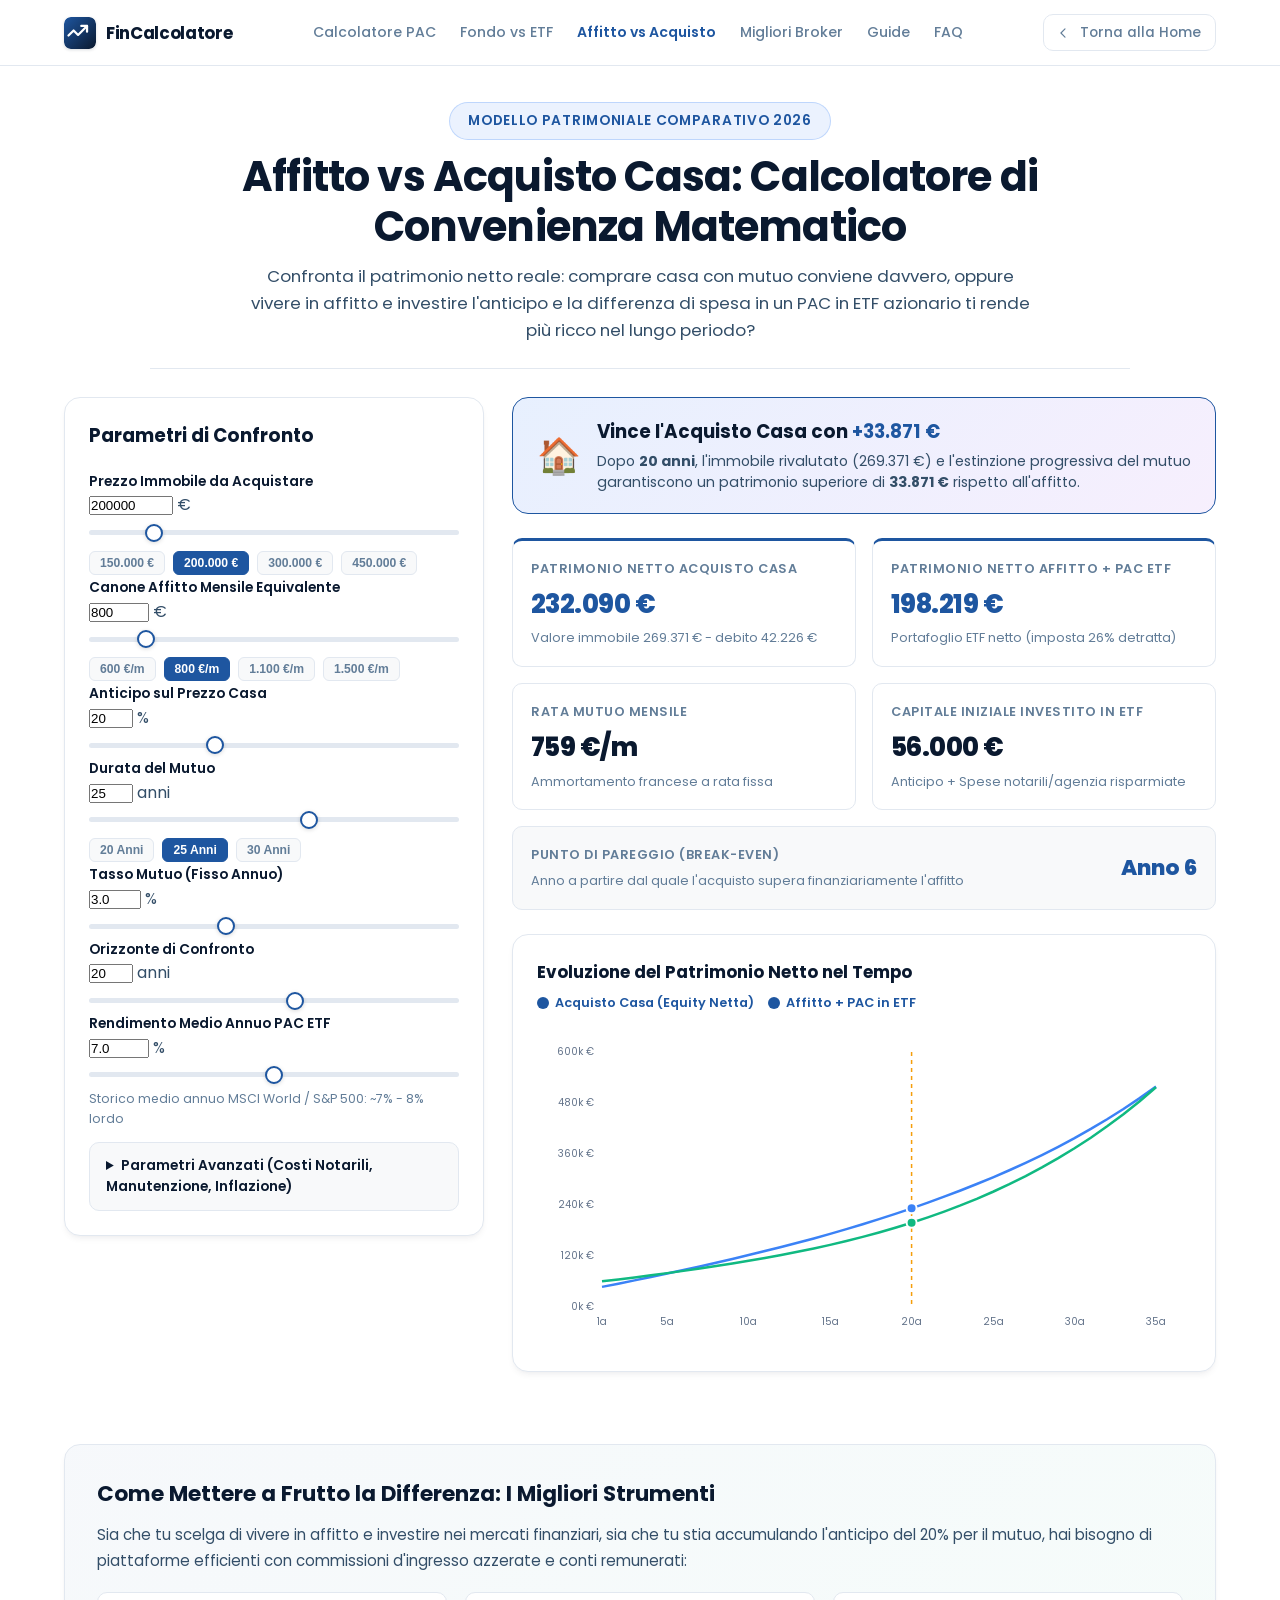
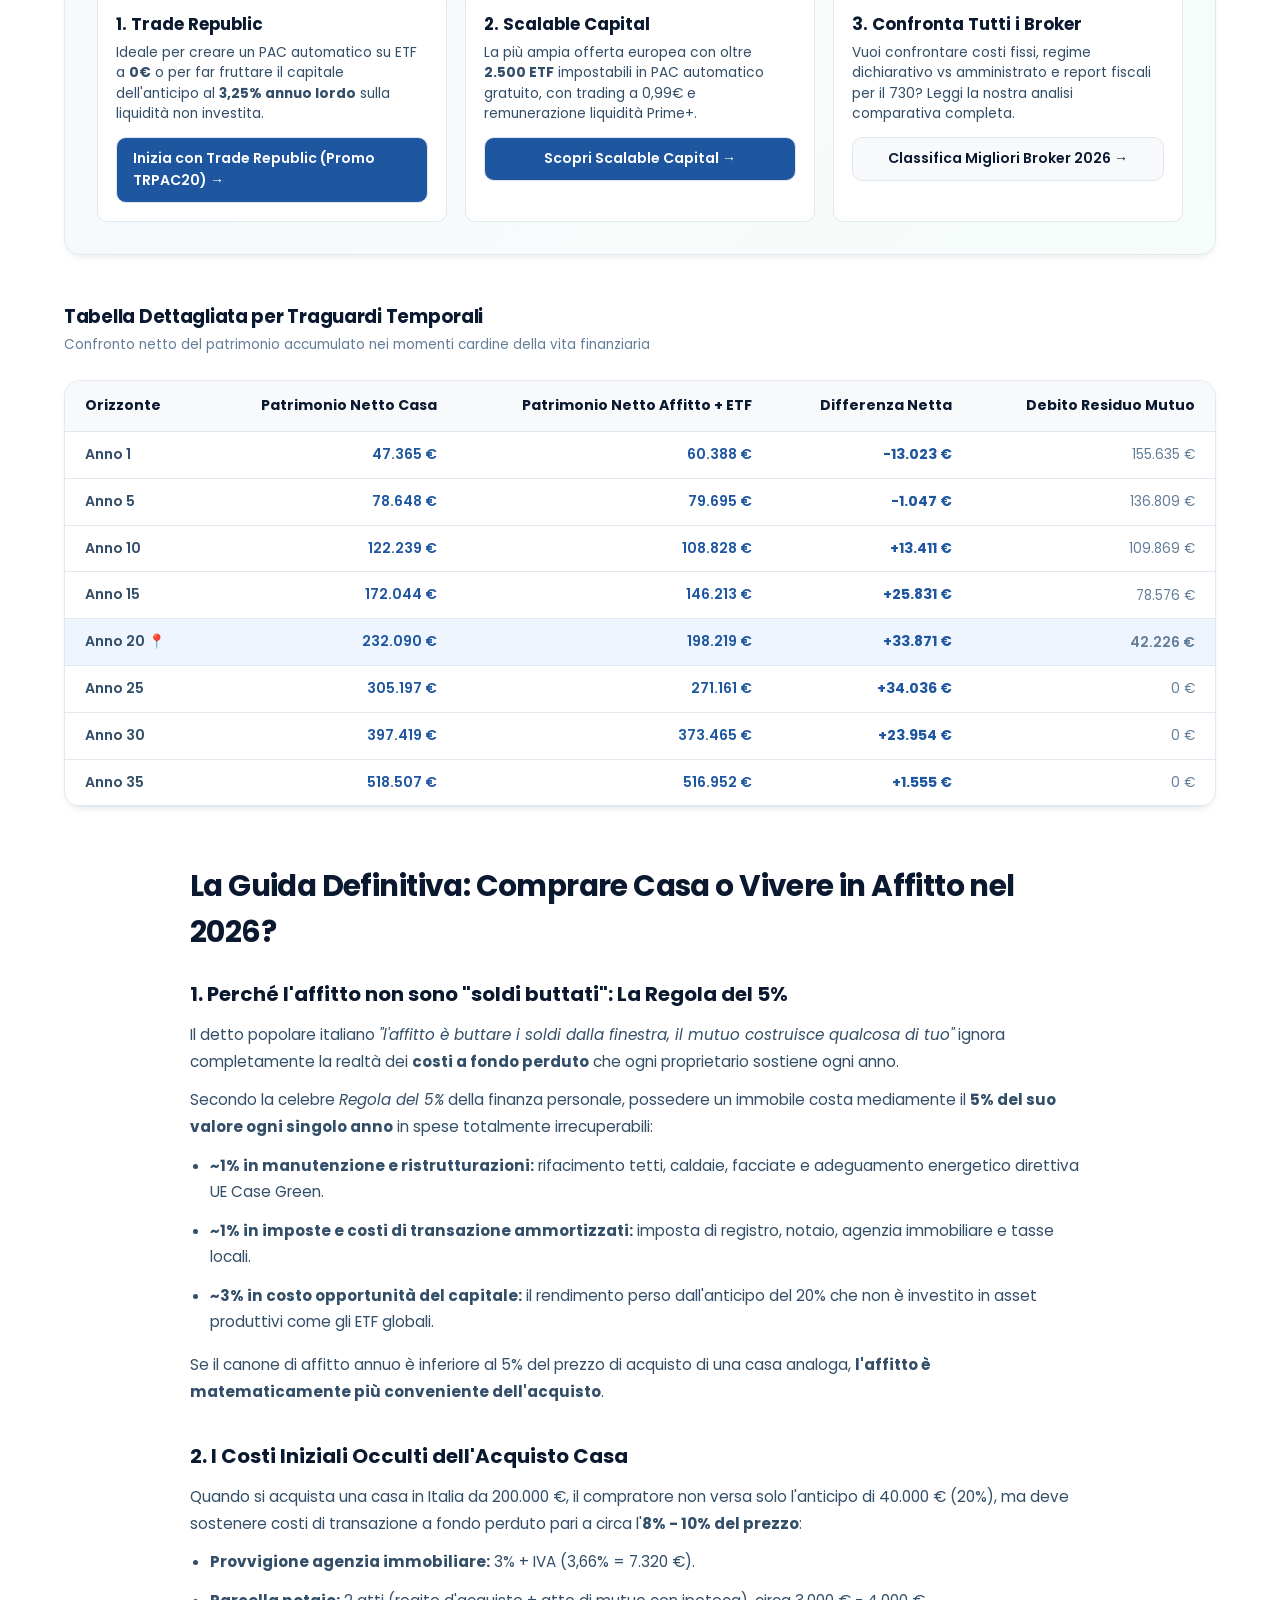
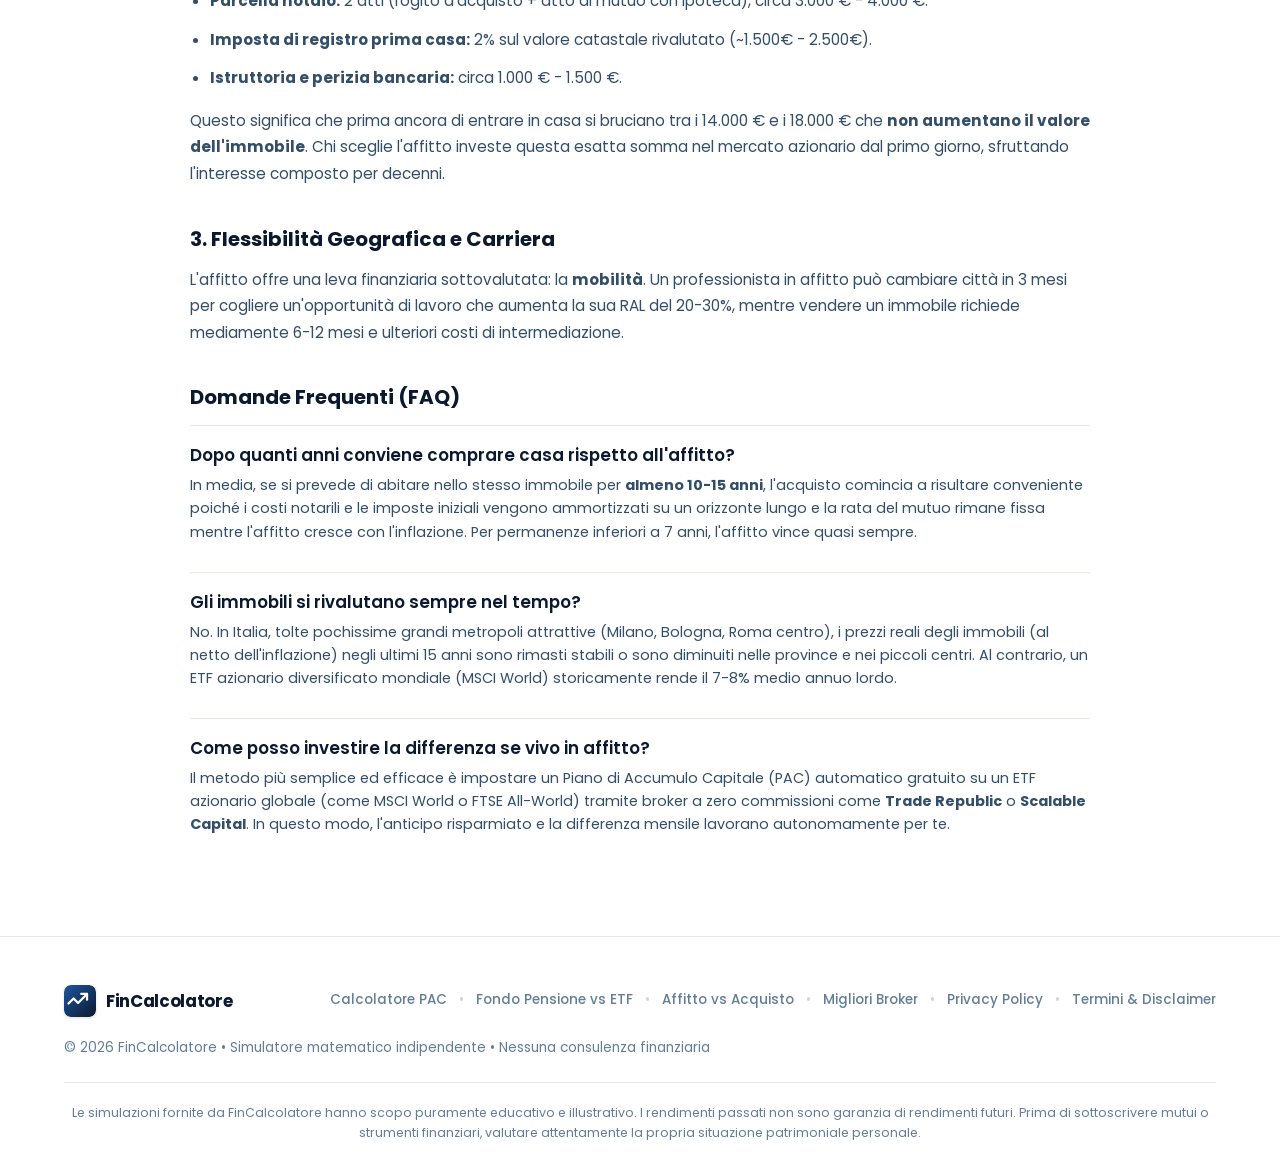
==== affitto-vs-acquisto.html @ 5e1f6e3f "Design: Sostituite emoji con icone SVG monoline e tipografia pulita (affitto-vs-acquisto.html)" ====
<!DOCTYPE html>
<html lang="it">
<head>
  <meta charset="UTF-8">
  <meta name="viewport" content="width=device-width, initial-scale=1.0">
  <title>Affitto vs Acquisto Casa Calcolatore: Conviene Comprare o Investire in ETF? (2026)</title>
  <meta name="description" content="Simulatore matematico indipendente Affitto vs Acquisto Casa: calcola se conviene comprare con mutuo o vivere in affitto e investire la differenza in un PAC in ETF. Modello con ammortamento francese e imposte.">
  <link rel="canonical" href="https://jaco-afk469.github.io/calcolatore-fire/affitto-vs-acquisto.html">

  <!-- Open Graph -->
  <meta property="og:type" content="website">
  <meta property="og:title" content="Affitto vs Acquisto Casa: Conviene Comprare o Investire in ETF? (Simulatore 2026)">
  <meta property="og:description" content="Confronta il patrimonio netto tra comprare casa con mutuo o vivere in affitto investendo l'anticipo e la differenza in ETF azionari globali.">
  <meta property="og:url" content="https://jaco-afk469.github.io/calcolatore-fire/affitto-vs-acquisto.html">
  <meta property="og:image" content="https://jaco-afk469.github.io/calcolatore-fire/assets/og-cover.png">
  <meta property="og:image:width" content="1200">
  <meta property="og:image:height" content="630">

  <!-- Twitter Card -->
  <meta name="twitter:card" content="summary_large_image">
  <meta name="twitter:title" content="Affitto vs Acquisto Casa Calcolatore (2026)">
  <meta name="twitter:description" content="Confronto patrimoniale matematico: mutuo casa vs affitto + PAC in ETF.">
  <meta name="twitter:image" content="https://jaco-afk469.github.io/calcolatore-fire/assets/og-cover.png">

  <!-- Google Fonts & Favicon -->
  <link rel="preconnect" href="https://fonts.googleapis.com">
  <link rel="preconnect" href="https://fonts.gstatic.com" crossorigin>
  <link href="https://fonts.googleapis.com/css2?family=Poppins:ital,wght@0,300;0,400;0,500;0,600;0,700;0,800;1,400;1,600&display=swap" rel="stylesheet">
  <link rel="icon" type="image/svg+xml" href="assets/logos/fincalcolatore.svg">
  <link rel="stylesheet" href="style.css?v=3.9">

  <!-- Schema.org JSON-LD Structured Data -->
  <script type="application/ld+json">
  {
    "@context": "https://schema.org",
    "@type": "WebApplication",
    "name": "Calcolatore Affitto vs Acquisto Casa FinCalcolatore",
    "url": "https://jaco-afk469.github.io/calcolatore-fire/affitto-vs-acquisto.html",
    "applicationCategory": "FinanceApplication",
    "operatingSystem": "All",
    "description": "Simulatore patrimoniale comparativo tra acquisto casa con mutuo ed affitto con investimento della differenza in PAC ETF.",
    "offers": {
      "@type": "Offer",
      "price": "0",
      "priceCurrency": "EUR"
    }
  }
  </script>
</head>
<body>

  <!-- Navbar: Stile Stripe minimal -->
  <nav class="navbar">
    <div class="container nav-content">
      <a href="index.html" class="brand-logo">
        <img src="assets/logos/fincalcolatore.svg" alt="Logo FinCalcolatore" width="32" height="32" class="brand-logo-img">
        <span class="brand-title">FinCalcolatore</span>
      </a>
      <div class="nav-links">
        <a href="index.html#calcolatore" class="nav-link">Calcolatore PAC</a>
        <a href="fondo-pensione-vs-etf.html" class="nav-link">Fondo vs ETF</a>
        <a href="affitto-vs-acquisto.html" class="nav-link active" style="color: var(--accent-primary); font-weight: 600;">Affitto vs Acquisto</a>
        <a href="migliori-broker-pac-etf-italia.html" class="nav-link">Migliori Broker</a>
        <a href="index.html#guide" class="nav-link">Guide</a>
        <a href="index.html#guida-faq" class="nav-link">FAQ</a>
      </div>
      <a href="index.html#calcolatore" class="nav-back-link">
        <svg width="14" height="14" viewBox="0 0 24 24" fill="none" stroke="currentColor" stroke-width="2" stroke-linecap="round" stroke-linejoin="round">
          <polyline points="12 19 5 12 12 5"></polyline>
        </svg>
        <span>Torna alla Home</span>
      </a>

      <!-- Hamburger Button (Mobile only) -->
      <button class="hamburger-btn" id="hamburgerBtn" type="button" aria-label="Apri menu di navigazione" aria-expanded="false" aria-controls="mobileMenu">
        <span class="hamburger-line"></span>
        <span class="hamburger-line"></span>
        <span class="hamburger-line"></span>
      </button>
    </div>

    <!-- Mobile Nav Drawer -->
    <div class="mobile-menu" id="mobileMenu" aria-hidden="true">
      <div class="mobile-menu-inner">
        <div class="mobile-menu-section-title">Strumenti & Calcolatori</div>
        <a href="index.html#calcolatore" class="mobile-nav-link">
          <span class="mobile-nav-icon" aria-hidden="true"><svg viewBox="0 0 24 24" width="18" height="18" fill="none" stroke="currentColor" stroke-width="2" stroke-linecap="round" stroke-linejoin="round"><line x1="18" y1="20" x2="18" y2="10"></line><line x1="12" y1="20" x2="12" y2="4"></line><line x1="6" y1="20" x2="6" y2="14"></line></svg></span>
          <span>Calcolatore PAC & FIRE</span>
        </a>
        <a href="fondo-pensione-vs-etf.html" class="mobile-nav-link">
          <span class="mobile-nav-icon" aria-hidden="true"><svg viewBox="0 0 24 24" width="18" height="18" fill="none" stroke="currentColor" stroke-width="2" stroke-linecap="round" stroke-linejoin="round"><polyline points="23 6 13.5 15.5 8.5 10.5 1 18"></polyline><polyline points="17 6 23 6 23 12"></polyline></svg></span>
          <span>Fondo Pensione vs ETF (5.164€)</span>
        </a>
        <a href="affitto-vs-acquisto.html" class="mobile-nav-link" style="color: var(--accent-primary); font-weight: 600;">
          <span class="mobile-nav-icon" aria-hidden="true"><svg viewBox="0 0 24 24" width="18" height="18" fill="none" stroke="currentColor" stroke-width="2" stroke-linecap="round" stroke-linejoin="round"><path d="M3 9l9-7 9 7v11a2 2 0 0 1-2 2H5a2 2 0 0 1-2-2z"></path><polyline points="9 22 9 12 15 12 15 22"></polyline></svg></span>
          <span>Affitto vs Acquisto Casa</span>
        </a>
        <a href="migliori-broker-pac-etf-italia.html" class="mobile-nav-link">
          <span class="mobile-nav-icon" aria-hidden="true"><svg viewBox="0 0 24 24" width="18" height="18" fill="none" stroke="currentColor" stroke-width="2" stroke-linecap="round" stroke-linejoin="round"><circle cx="12" cy="8" r="6"></circle><path d="M15.477 12.89L17 22l-5-3-5 3 1.523-9.11"></path></svg></span>
          <span>Migliori Broker PAC (2026)</span>
        </a>

        <div class="mobile-menu-divider"></div>

        <div class="mobile-menu-section-title">Guide & Approfondimenti</div>
        <a href="guida-interesse-composto-pac.html" class="mobile-nav-link">
          <span class="mobile-nav-icon" aria-hidden="true"><svg viewBox="0 0 24 24" width="18" height="18" fill="none" stroke="currentColor" stroke-width="2" stroke-linecap="round" stroke-linejoin="round"><path d="M4 19.5A2.5 2.5 0 0 1 6.5 17H20"></path><path d="M6.5 2H20v20H6.5A2.5 2.5 0 0 1 4 19.5v-15A2.5 2.5 0 0 1 6.5 2z"></path></svg></span>
          <span>Guida Interesse Composto</span>
        </a>
        <a href="guida-metodo-fire-regola-4-percento.html" class="mobile-nav-link">
          <span class="mobile-nav-icon" aria-hidden="true"><svg viewBox="0 0 24 24" width="18" height="18" fill="none" stroke="currentColor" stroke-width="2" stroke-linecap="round" stroke-linejoin="round"><circle cx="12" cy="12" r="10"></circle><circle cx="12" cy="12" r="6"></circle><circle cx="12" cy="12" r="2"></circle></svg></span>
          <span>Guida Metodo FIRE (Regola 4%)</span>
        </a>
        <a href="index.html#piattaforme" class="mobile-nav-link">
          <span class="mobile-nav-icon" aria-hidden="true"><svg viewBox="0 0 24 24" width="18" height="18" fill="none" stroke="currentColor" stroke-width="2" stroke-linecap="round" stroke-linejoin="round"><polygon points="12 2 15.09 8.26 22 9.27 17 14.14 18.18 21.02 12 17.77 5.82 21.02 7 14.14 2 9.27 8.91 8.26 12 2"></polygon></svg></span>
          <span>Piattaforme Consigliate</span>
        </a>
        <a href="index.html#guida-faq" class="mobile-nav-link">
          <span class="mobile-nav-icon" aria-hidden="true"><svg viewBox="0 0 24 24" width="18" height="18" fill="none" stroke="currentColor" stroke-width="2" stroke-linecap="round" stroke-linejoin="round"><circle cx="12" cy="12" r="10"></circle><path d="M9.09 9a3 3 0 0 1 5.83 1c0 2-3 3-3 3"></path><line x1="12" y1="17" x2="12.01" y2="17"></line></svg></span>
          <span>Domande Frequenti (FAQ)</span>
        </a>
      </div>
    </div>
  </nav>

  <!-- Mobile Menu Backdrop -->
  <div class="mobile-menu-backdrop" id="mobileMenuBackdrop" aria-hidden="true"></div>

  <main class="container">

    <!-- HERO HEADER EDITORIALE -->
    <header class="legal-page-header" style="max-width: 980px; text-align: center; margin: 36px auto 28px auto;">
      <div class="hero-callout-pill" style="background: rgba(59, 130, 246, 0.1); border-color: rgba(59, 130, 246, 0.25); text-transform: uppercase; letter-spacing: 0.05em; margin-bottom: 12px;">
        <span>MODELLO PATRIMONIALE COMPARATIVO 2026</span>
      </div>
      <h1 class="legal-main-title" style="font-size: clamp(1.8rem, 4vw, 2.6rem); line-height: 1.2; text-align: center;">
        Affitto vs Acquisto Casa: Calcolatore di Convenienza Matematico
      </h1>
      <p style="font-size: 1.05rem; color: var(--text-body); max-width: 780px; margin: 12px auto 0 auto; line-height: 1.6;">
        Confronta il patrimonio netto reale: comprare casa con mutuo conviene davvero, oppure vivere in affitto e investire l'anticipo e la differenza di spesa in un PAC in ETF azionario ti rende più ricco nel lungo periodo?
      </p>
    </header>

    <!-- DASHBOARD INTERATTIVA DEL CALCOLATORE -->
    <div class="pension-dashboard-grid">

      <!-- COLONNA SINISTRA: PANNELLO CONTROLLI -->
      <div class="calculator-card" style="padding: 24px;">
        <h2 style="font-size: 1.15rem; font-weight: 700; color: var(--text-heading); margin-bottom: 18px; display: flex; align-items: center; gap: 8px;">
          <span>Parametri di Confronto</span>
        </h2>

        <!-- Prezzo Immobile -->
        <div class="input-group">
          <div class="input-header">
            <label for="propertyPriceInput" class="input-label">Prezzo Immobile da Acquistare</label>
            <div class="input-value-badge">
              <input type="number" id="propertyPriceInput" value="200000" min="50000" max="1000000" step="5000" class="numeric-field">
              <span class="currency-symbol">€</span>
            </div>
          </div>
          <input type="range" id="propertyPriceRange" min="50000" max="1000000" step="5000" value="200000" class="range-slider">
          <div class="preset-chips-row">
            <button type="button" class="preset-chip-btn preset-price" data-val="150000">150.000 €</button>
            <button type="button" class="preset-chip-btn preset-price active" data-val="200000">200.000 €</button>
            <button type="button" class="preset-chip-btn preset-price" data-val="300000">300.000 €</button>
            <button type="button" class="preset-chip-btn preset-price" data-val="450000">450.000 €</button>
          </div>
        </div>

        <!-- Canone Affitto Mensile -->
        <div class="input-group">
          <div class="input-header">
            <label for="monthlyRentInput" class="input-label">Canone Affitto Mensile Equivalente</label>
            <div class="input-value-badge">
              <input type="number" id="monthlyRentInput" value="800" min="300" max="4000" step="50" class="numeric-field">
              <span class="currency-symbol">€</span>
            </div>
          </div>
          <input type="range" id="monthlyRentRange" min="300" max="4000" step="50" value="800" class="range-slider">
          <div class="preset-chips-row">
            <button type="button" class="preset-chip-btn preset-rent" data-val="600">600 €/m</button>
            <button type="button" class="preset-chip-btn preset-rent active" data-val="800">800 €/m</button>
            <button type="button" class="preset-chip-btn preset-rent" data-val="1100">1.100 €/m</button>
            <button type="button" class="preset-chip-btn preset-rent" data-val="1500">1.500 €/m</button>
          </div>
        </div>

        <!-- Anticipo Mutuo (%) -->
        <div class="input-group">
          <div class="input-header">
            <label for="downPaymentInput" class="input-label">Anticipo sul Prezzo Casa</label>
            <div class="input-value-badge">
              <input type="number" id="downPaymentInput" value="20" min="0" max="60" step="5" class="numeric-field">
              <span class="currency-symbol">%</span>
            </div>
          </div>
          <input type="range" id="downPaymentRange" min="0" max="60" step="5" value="20" class="range-slider">
        </div>

        <!-- Durata Mutuo -->
        <div class="input-group">
          <div class="input-header">
            <label for="mortgageYearsInput" class="input-label">Durata del Mutuo</label>
            <div class="input-value-badge">
              <input type="number" id="mortgageYearsInput" value="25" min="10" max="35" step="5" class="numeric-field">
              <span class="currency-symbol">anni</span>
            </div>
          </div>
          <input type="range" id="mortgageYearsRange" min="10" max="35" step="5" value="25" class="range-slider">
          <div class="preset-chips-row">
            <button type="button" class="preset-chip-btn preset-mortgage-years" data-val="20">20 Anni</button>
            <button type="button" class="preset-chip-btn preset-mortgage-years active" data-val="25">25 Anni</button>
            <button type="button" class="preset-chip-btn preset-mortgage-years" data-val="30">30 Anni</button>
          </div>
        </div>

        <!-- Tasso Fisso Mutuo -->
        <div class="input-group">
          <div class="input-header">
            <label for="mortgageRateInput" class="input-label">Tasso Mutuo (Fisso Annuo)</label>
            <div class="input-value-badge">
              <input type="number" id="mortgageRateInput" value="3.0" min="1.0" max="6.5" step="0.1" class="numeric-field">
              <span class="currency-symbol">%</span>
            </div>
          </div>
          <input type="range" id="mortgageRateRange" min="1.0" max="6.5" step="0.1" value="3.0" class="range-slider">
        </div>

        <!-- Orizzonte Temporale di Permanenza -->
        <div class="input-group">
          <div class="input-header">
            <label for="yearsHorizonInput" class="input-label">Orizzonte di Confronto</label>
            <div class="input-value-badge">
              <input type="number" id="yearsHorizonInput" value="20" min="1" max="35" step="1" class="numeric-field">
              <span class="currency-symbol">anni</span>
            </div>
          </div>
          <input type="range" id="yearsHorizonRange" min="1" max="35" step="1" value="20" class="range-slider">
        </div>

        <!-- Rendimento Annuo ETF Atteso -->
        <div class="input-group">
          <div class="input-header">
            <label for="etfReturnInput" class="input-label">Rendimento Medio Annuo PAC ETF</label>
            <div class="input-value-badge">
              <input type="number" id="etfReturnInput" value="7.0" min="3.0" max="11.0" step="0.5" class="numeric-field">
              <span class="currency-symbol">%</span>
            </div>
          </div>
          <input type="range" id="etfReturnRange" min="3.0" max="11.0" step="0.5" value="7.0" class="range-slider">
          <div style="font-size: 0.78rem; color: var(--text-muted); margin-top: 4px;">
            Storico medio annuo MSCI World / S&P 500: ~7% - 8% lordo
          </div>
        </div>

        <!-- ACCORDION PARAMETRI AVANZATI -->
        <details style="background: var(--bg-subtle); border: 1px solid var(--border-light); border-radius: var(--radius-md); padding: 12px 16px; margin-top: 14px;">
          <summary style="font-size: 0.86rem; font-weight: 600; color: var(--text-heading); cursor: pointer;">
            Parametri Avanzati (Costi Notarili, Manutenzione, Inflazione)
          </summary>
          <div style="margin-top: 14px;">
            <div class="input-group" style="margin-bottom: 12px;">
              <div class="input-header">
                <label for="purchaseCostsInput" class="input-label" style="font-size: 0.8rem;">Costi Iniziali Acquisto (Notaio, Imposte, Agenzia)</label>
                <div class="input-value-badge">
                  <input type="number" id="purchaseCostsInput" value="8" min="3" max="14" step="0.5" class="numeric-field">
                  <span class="currency-symbol">%</span>
                </div>
              </div>
            </div>

            <div class="input-group" style="margin-bottom: 12px;">
              <div class="input-header">
                <label for="maintenanceInput" class="input-label" style="font-size: 0.8rem;">Manutenzione Annua Proprietario (% sul valore casa)</label>
                <div class="input-value-badge">
                  <input type="number" id="maintenanceInput" value="1.0" min="0.3" max="2.5" step="0.1" class="numeric-field">
                  <span class="currency-symbol">%</span>
                </div>
              </div>
            </div>

            <div class="input-group" style="margin-bottom: 12px;">
              <div class="input-header">
                <label for="propertyApprInput" class="input-label" style="font-size: 0.8rem;">Rivalutazione Annua Immobile</label>
                <div class="input-value-badge">
                  <input type="number" id="propertyApprInput" value="1.5" min="0.0" max="4.0" step="0.1" class="numeric-field">
                  <span class="currency-symbol">%</span>
                </div>
              </div>
            </div>

            <div class="input-group" style="margin-bottom: 0;">
              <div class="input-header">
                <label for="rentInflationInput" class="input-label" style="font-size: 0.8rem;">Inflazione Annua Canone Affitto (ISTAT)</label>
                <div class="input-value-badge">
                  <input type="number" id="rentInflationInput" value="1.5" min="0.0" max="4.0" step="0.1" class="numeric-field">
                  <span class="currency-symbol">%</span>
                </div>
              </div>
            </div>
          </div>
        </details>

      </div>

      <!-- COLONNA DESTRA: RISULTATI, KPI E GRAFICO -->
      <div>

        <!-- Winner Card Dinamica -->
        <div class="winner-card" id="winnerCard">
          <div class="winner-icon" id="winnerIcon"><svg viewBox="0 0 24 24" width="18" height="18" fill="none" stroke="currentColor" stroke-width="2" stroke-linecap="round" stroke-linejoin="round"><circle cx="12" cy="8" r="6"></circle><path d="M15.477 12.89L17 22l-5-3-5 3 1.523-9.11"></path></svg></div>
          <div class="winner-content">
            <h3 class="winner-title" id="winnerTitle">Calcolo in corso...</h3>
            <p class="winner-desc" id="winnerDesc">Elaborazione della simulazione finanziaria comparativa.</p>
          </div>
        </div>

        <!-- KPI Grid Primaria -->
        <div class="pension-kpi-grid">
          <!-- Patrimonio Netto Casa -->
          <div class="pension-kpi-card highlight-pension">
            <div class="pension-kpi-label">Patrimonio Netto Acquisto Casa</div>
            <div class="pension-kpi-val" id="kpiHouseNetWorth" style="color: var(--accent-primary);">-- €</div>
            <div class="pension-kpi-sub" id="kpiHouseEquitySub">Valore immobile al netto del mutuo residuo</div>
          </div>

          <!-- Patrimonio Netto Affitto + ETF -->
          <div class="pension-kpi-card highlight-etf">
            <div class="pension-kpi-label">Patrimonio Netto Affitto + PAC ETF</div>
            <div class="pension-kpi-val" id="kpiRentNetWorth" style="color: var(--accent-emerald);">-- €</div>
            <div class="pension-kpi-sub" id="kpiRentSub">Portafoglio ETF netto (imposta 26% detratta)</div>
          </div>

          <!-- Rata Mutuo Stimata -->
          <div class="pension-kpi-card">
            <div class="pension-kpi-label">Rata Mutuo Mensile</div>
            <div class="pension-kpi-val" id="kpiMonthlyMortgage">-- €</div>
            <div class="pension-kpi-sub">Ammortamento francese a rata fissa</div>
          </div>

          <!-- Capitale Iniziale Investito da Inquilino -->
          <div class="pension-kpi-card">
            <div class="pension-kpi-label">Capitale Iniziale Investito in ETF</div>
            <div class="pension-kpi-val" id="kpiInitialInvested">-- €</div>
            <div class="pension-kpi-sub">Anticipo + Spese notarili/agenzia risparmiate</div>
          </div>

          <!-- Break-even Year -->
          <div class="pension-kpi-card" style="grid-column: 1 / -1; background: var(--bg-subtle);">
            <div style="display: flex; justify-content: space-between; align-items: center; flex-wrap: wrap; gap: 8px;">
              <div>
                <div class="pension-kpi-label">Punto di Pareggio (Break-Even)</div>
                <div class="pension-kpi-sub">Anno a partire dal quale l'acquisto supera finanziariamente l'affitto</div>
              </div>
              <div style="font-size: 1.35rem; font-weight: 800; color: var(--accent-primary);" id="kpiBreakEven">
                --
              </div>
            </div>
          </div>
        </div>

        <!-- Grafico Canvas Interattivo -->
        <div class="chart-card" style="padding: 24px; margin-bottom: 24px;">
          <div style="display: flex; justify-content: space-between; align-items: center; margin-bottom: 14px; flex-wrap: wrap; gap: 8px;">
            <h3 style="font-size: 1.05rem; font-weight: 700; color: var(--text-heading);">
              Evoluzione del Patrimonio Netto nel Tempo
            </h3>
            <div style="display: flex; flex-wrap: wrap; gap: 14px; font-size: 0.8rem; font-weight: 600;">
              <span style="display: flex; align-items: center; gap: 6px; color: var(--accent-primary);">
                <span style="width: 12px; height: 12px; border-radius: 50%; background: var(--accent-primary);"></span>
                Acquisto Casa (Equity Netta)
              </span>
              <span style="display: flex; align-items: center; gap: 6px; color: var(--accent-emerald);">
                <span style="width: 12px; height: 12px; border-radius: 50%; background: var(--accent-emerald);"></span>
                Affitto + PAC in ETF
              </span>
            </div>
          </div>

          <div style="width: 100%; height: 320px; position: relative;">
            <canvas id="comparisonChart" style="width: 100%; height: 100%;"></canvas>
          </div>
        </div>

      </div>

    </div>

    <!-- SEZIONE MONETIZZAZIONE / BROKER & RISPARMIO -->
    <section class="broker-detail-card" style="background: linear-gradient(135deg, rgba(30, 86, 160, 0.04) 0%, rgba(16, 185, 129, 0.04) 100%);">
      <h2 class="legal-article-title" style="font-size: 1.35rem; margin-bottom: 12px;">
        Come Mettere a Frutto la Differenza: I Migliori Strumenti
      </h2>
      <p style="color: var(--text-body); font-size: 0.94rem; line-height: 1.7; margin-bottom: 18px;">
        Sia che tu scelga di vivere in affitto e investire nei mercati finanziari, sia che tu stia accumulando l'anticipo del 20% per il mutuo, hai bisogno di piattaforme efficienti con commissioni d'ingresso azzerate e conti remunerati:
      </p>

      <div class="broker-subgrid">
        <!-- Card Trade Republic -->
        <div style="background: var(--bg-surface); border: 1px solid var(--border-light); border-radius: var(--radius-md); padding: 18px;">
          <h3 style="font-size: 1.05rem; font-weight: 700; color: var(--text-heading); margin-bottom: 6px;">1. Trade Republic</h3>
          <p style="font-size: 0.86rem; color: var(--text-body); line-height: 1.5; margin-bottom: 12px;">
            Ideale per creare un PAC automatico su ETF a <strong>0€</strong> o per far fruttare il capitale dell'anticipo al <strong>3,25% annuo lordo</strong> sulla liquidità non investita.
          </p>
          <a href="https://traderepublic.com/referral/TRPAC20" target="_blank" rel="noopener noreferrer" class="verdict-card-btn" style="background: var(--accent-emerald); color: #fff;">
            Inizia con Trade Republic (Promo TRPAC20) →
          </a>
        </div>

        <!-- Card Scalable Capital -->
        <div style="background: var(--bg-surface); border: 1px solid var(--border-light); border-radius: var(--radius-md); padding: 18px;">
          <h3 style="font-size: 1.05rem; font-weight: 700; color: var(--text-heading); margin-bottom: 6px;">2. Scalable Capital</h3>
          <p style="font-size: 0.86rem; color: var(--text-body); line-height: 1.5; margin-bottom: 12px;">
            La più ampia offerta europea con oltre <strong>2.500 ETF</strong> impostabili in PAC automatico gratuito, con trading a 0,99€ e remunerazione liquidità Prime+.
          </p>
          <a href="https://scalable.capital/it" target="_blank" rel="noopener noreferrer" class="verdict-card-btn" style="background: var(--accent-primary); color: #fff;">
            Scopri Scalable Capital →
          </a>
        </div>

        <!-- Card Guida Comparativa -->
        <div style="background: var(--bg-surface); border: 1px solid var(--border-light); border-radius: var(--radius-md); padding: 18px;">
          <h3 style="font-size: 1.05rem; font-weight: 700; color: var(--text-heading); margin-bottom: 6px;">3. Confronta Tutti i Broker</h3>
          <p style="font-size: 0.86rem; color: var(--text-body); line-height: 1.5; margin-bottom: 12px;">
            Vuoi confrontare costi fissi, regime dichiarativo vs amministrato e report fiscali per il 730? Leggi la nostra analisi comparativa completa.
          </p>
          <a href="migliori-broker-pac-etf-italia.html" class="verdict-card-btn">
            Classifica Migliori Broker 2026 →
          </a>
        </div>
      </div>
    </section>

    <!-- TABELLA DI CONFRONTO PER SCAGLIONI TEMPORALI -->
    <section class="table-section" style="margin: 48px 0;">
      <div class="card-header" style="border: none; padding-bottom: 0;">
        <h2 class="card-title">Tabella Dettagliata per Traguardi Temporali</h2>
        <p class="card-desc">Confronto netto del patrimonio accumulato nei momenti cardine della vita finanziaria</p>
      </div>
      <div class="table-wrapper">
        <table class="amort-table">
          <thead>
            <tr>
              <th style="text-align: left;">Orizzonte</th>
              <th style="text-align: right;">Patrimonio Netto Casa</th>
              <th style="text-align: right;">Patrimonio Netto Affitto + ETF</th>
              <th style="text-align: right;">Differenza Netta</th>
              <th style="text-align: right;">Debito Residuo Mutuo</th>
            </tr>
          </thead>
          <tbody id="comparisonTableBody">
            <!-- Popolato dinamicamente da JS -->
          </tbody>
        </table>
      </div>
    </section>

    <!-- GUIDA DIDATTICA E FAQ DI APPROFONDIMENTO -->
    <article class="legal-doc-wrap" style="max-width: 900px; margin-top: 56px;">
      <h2 class="legal-main-title" style="font-size: 1.85rem; margin-bottom: 24px;">
        La Guida Definitiva: Comprare Casa o Vivere in Affitto nel 2026?
      </h2>

      <div class="legal-article">
        <h3 class="legal-article-title">1. Perché l'affitto non sono "soldi buttati": La Regola del 5%</h3>
        <p>
          Il detto popolare italiano <em>"l'affitto è buttare i soldi dalla finestra, il mutuo costruisce qualcosa di tuo"</em> ignora completamente la realtà dei <strong>costi a fondo perduto</strong> che ogni proprietario sostiene ogni anno.
        </p>
        <p>
          Secondo la celebre <em>Regola del 5%</em> della finanza personale, possedere un immobile costa mediamente il <strong>5% del suo valore ogni singolo anno</strong> in spese totalmente irrecuperabili:
        </p>
        <ul>
          <li><strong>~1% in manutenzione e ristrutturazioni:</strong> rifacimento tetti, caldaie, facciate e adeguamento energetico direttiva UE Case Green.</li>
          <li><strong>~1% in imposte e costi di transazione ammortizzati:</strong> imposta di registro, notaio, agenzia immobiliare e tasse locali.</li>
          <li><strong>~3% in costo opportunità del capitale:</strong> il rendimento perso dall'anticipo del 20% che non è investito in asset produttivi come gli ETF globali.</li>
        </ul>
        <p>
          Se il canone di affitto annuo è inferiore al 5% del prezzo di acquisto di una casa analoga, <strong>l'affitto è matematicamente più conveniente dell'acquisto</strong>.
        </p>
      </div>

      <div class="legal-article">
        <h3 class="legal-article-title">2. I Costi Iniziali Occulti dell'Acquisto Casa</h3>
        <p>
          Quando si acquista una casa in Italia da 200.000 €, il compratore non versa solo l'anticipo di 40.000 € (20%), ma deve sostenere costi di transazione a fondo perduto pari a circa l'<strong>8% - 10% del prezzo</strong>:
        </p>
        <ul>
          <li><strong>Provvigione agenzia immobiliare:</strong> 3% + IVA (3,66% = 7.320 €).</li>
          <li><strong>Parcella notaio:</strong> 2 atti (rogito d'acquisto + atto di mutuo con ipoteca), circa 3.000 € - 4.000 €.</li>
          <li><strong>Imposta di registro prima casa:</strong> 2% sul valore catastale rivalutato (~1.500€ - 2.500€).</li>
          <li><strong>Istruttoria e perizia bancaria:</strong> circa 1.000 € - 1.500 €.</li>
        </ul>
        <p>
          Questo significa che prima ancora di entrare in casa si bruciano tra i 14.000 € e i 18.000 € che <strong>non aumentano il valore dell'immobile</strong>. Chi sceglie l'affitto investe questa esatta somma nel mercato azionario dal primo giorno, sfruttando l'interesse composto per decenni.
        </p>
      </div>

      <div class="legal-article">
        <h3 class="legal-article-title">3. Flessibilità Geografica e Carriera</h3>
        <p>
          L'affitto offre una leva finanziaria sottovalutata: la <strong>mobilità</strong>. Un professionista in affitto può cambiare città in 3 mesi per cogliere un'opportunità di lavoro che aumenta la sua RAL del 20-30%, mentre vendere un immobile richiede mediamente 6-12 mesi e ulteriori costi di intermediazione.
        </p>
      </div>

      <!-- FAQ Accordion -->
      <div class="legal-article" style="margin-top: 36px;">
        <h3 class="legal-article-title">Domande Frequenti (FAQ)</h3>

        <div style="border-top: 1px solid var(--border-light); padding: 16px 0;">
          <h4 style="font-size: 1.05rem; font-weight: 600; color: var(--text-heading); margin-bottom: 6px;">
            Dopo quanti anni conviene comprare casa rispetto all'affitto?
          </h4>
          <p style="font-size: 0.9rem; color: var(--text-body); line-height: 1.6;">
            In media, se si prevede di abitare nello stesso immobile per <strong>almeno 10-15 anni</strong>, l'acquisto comincia a risultare conveniente poiché i costi notarili e le imposte iniziali vengono ammortizzati su un orizzonte lungo e la rata del mutuo rimane fissa mentre l'affitto cresce con l'inflazione. Per permanenze inferiori a 7 anni, l'affitto vince quasi sempre.
          </p>
        </div>

        <div style="border-top: 1px solid var(--border-light); padding: 16px 0;">
          <h4 style="font-size: 1.05rem; font-weight: 600; color: var(--text-heading); margin-bottom: 6px;">
            Gli immobili si rivalutano sempre nel tempo?
          </h4>
          <p style="font-size: 0.9rem; color: var(--text-body); line-height: 1.6;">
            No. In Italia, tolte pochissime grandi metropoli attrattive (Milano, Bologna, Roma centro), i prezzi reali degli immobili (al netto dell'inflazione) negli ultimi 15 anni sono rimasti stabili o sono diminuiti nelle province e nei piccoli centri. Al contrario, un ETF azionario diversificato mondiale (MSCI World) storicamente rende il 7-8% medio annuo lordo.
          </p>
        </div>

        <div style="border-top: 1px solid var(--border-light); padding: 16px 0;">
          <h4 style="font-size: 1.05rem; font-weight: 600; color: var(--text-heading); margin-bottom: 6px;">
            Come posso investire la differenza se vivo in affitto?
          </h4>
          <p style="font-size: 0.9rem; color: var(--text-body); line-height: 1.6;">
            Il metodo più semplice ed efficace è impostare un Piano di Accumulo Capitale (PAC) automatico gratuito su un ETF azionario globale (come MSCI World o FTSE All-World) tramite broker a zero commissioni come <strong>Trade Republic</strong> o <strong>Scalable Capital</strong>. In questo modo, l'anticipo risparmiato e la differenza mensile lavorano autonomamente per te.
          </p>
        </div>
      </div>
    </article>

  </main>

  <!-- Footer -->
  <footer class="footer">
    <div class="container">
      <div class="footer-content">
        <div class="brand-logo">
          <img src="assets/logos/fincalcolatore.svg" alt="Logo FinCalcolatore" width="32" height="32" class="brand-logo-img">
          <span class="brand-title">FinCalcolatore</span>
        </div>
        <div class="footer-links-row">
          <a href="index.html#calcolatore" class="footer-link">Calcolatore PAC</a>
          <span class="footer-dot">&bull;</span>
          <a href="fondo-pensione-vs-etf.html" class="footer-link">Fondo Pensione vs ETF</a>
          <span class="footer-dot">&bull;</span>
          <a href="affitto-vs-acquisto.html" class="footer-link">Affitto vs Acquisto</a>
          <span class="footer-dot">&bull;</span>
          <a href="migliori-broker-pac-etf-italia.html" class="footer-link">Migliori Broker</a>
          <span class="footer-dot">&bull;</span>
          <a href="privacy-policy.html" class="footer-link">Privacy Policy</a>
          <span class="footer-dot">&bull;</span>
          <a href="termini-condizioni.html" class="footer-link">Termini & Disclaimer</a>
        </div>
        <div style="font-size: 0.85rem; color: var(--text-muted);">
          &copy; 2026 FinCalcolatore &bull; Simulatore matematico indipendente &bull; Nessuna consulenza finanziaria
        </div>
      </div>
      <div class="footer-disclaimer">
        Le simulazioni fornite da FinCalcolatore hanno scopo puramente educativo e illustrativo. I rendimenti passati non sono garanzia di rendimenti futuri. Prima di sottoscrivere mutui o strumenti finanziari, valutare attentamente la propria situazione patrimoniale personale.
      </div>
    </div>
  </footer>

  <!-- Scripts -->
  <script src="nav.js?v=1.2"></script>
  <script src="affitto-acquisto.js?v=1.3"></script>
</body>
</html>
---- style.css ----
/* ==========================================================================
   FINCALCOLATORE PRO - STRIPE CLEAN FINTECH DESIGN SYSTEM
   Ispirato all'estetica ultra-pulita di Stripe, Tines e Alike Health
   Zero Look "AI-Made" - Tipografia ad alto contrasto, bordi 1px e micro-dettagli
   ========================================================================== */

:root {
  /* Palette Colori con i codici richiesti: #0A192F (Navy), #1E56A0 (Blue), #F8F9FA (Off-White) */
  --bg-page: #ffffff;
  --bg-surface: #ffffff;
  --bg-subtle: #F8F9FA;
  --bg-hover: #e9ecef;
  
  --border-light: #e2e8f0;
  --border-medium: #cbd5e1;
  --border-focus: #1E56A0;

  /* Colori Testo: #0A192F per titoli e testi istituzionali */
  --text-heading: #0A192F;
  --text-body: #334e68;
  --text-muted: #627d98;
  --text-subtle: #829ab1;

  /* Accenti di Brand: Blue Trust Palette */
  --accent-primary: #1E56A0;            /* Trust Blue */
  --accent-primary-hover: #16437E;      /* Deep Trust Blue */
  --accent-primary-light: #EAF2FA;      /* Soft Ice Blue */
  --accent-navy: #0A192F;               /* Midnight Institutional Navy */
  --accent-light: #F8F9FA;              /* Crisp Off-White */
  
  --accent-emerald: #1E56A0;            /* Sostituito verde con Trust Blue */
  --accent-emerald-light: #EAF2FA;
  --accent-emerald-border: #BCD5EF;
  --accent-amber: #d97706;
  --accent-amber-light: #fffbeb;

  /* Serie Grafico & Progress Bar ad Alto Contrasto */
  --color-principal: #64748B;          /* Slate Grey: Capitale Versato neutro ad alto contrasto */
  --color-interest: #1E56A0;           /* Trust Blue: Interessi Composti esponenziali e vividi */

  /* Componenti specifici */
  --navbar-bg: rgba(255, 255, 255, 0.94);
  --segmented-bg: #e9ecef;
  --segmented-active-bg: #ffffff;
  --segmented-active-text: #0A192F;
  --input-bg: #ffffff;
  --slider-thumb-bg: #ffffff;
  --btn-partner-bg: #0A192F;
  --btn-partner-text: #ffffff;
  --btn-partner-hover-bg: #1E56A0;
  --btn-copy-bg: #ffffff;
  --btn-copy-border: #cbd5e1;
  --btn-outline-bg: #ffffff;
  --rating-badge-bg: #0A192F;
  --rating-badge-text: #ffffff;
  --spec-box-bg: #F8F9FA;

  /* Ombre naturali e raffinate */
  --shadow-subtle: 0 1px 3px rgba(10, 25, 47, 0.05), 0 1px 2px rgba(10, 25, 47, 0.03);
  --shadow-card: 0 4px 6px -1px rgba(10, 25, 47, 0.05), 0 2px 4px -2px rgba(10, 25, 47, 0.03);
  --shadow-hover: 0 12px 24px -4px rgba(10, 25, 47, 0.09), 0 4px 6px -2px rgba(10, 25, 47, 0.04);
  --shadow-tooltip: 0 10px 25px -5px rgba(10, 25, 47, 0.15), 0 8px 10px -6px rgba(10, 25, 47, 0.1);

  /* Raggi di curvatura geometrici */
  --radius-sm: 6px;
  --radius-md: 10px;
  --radius-lg: 16px;
  --radius-pill: 9999px;

  /* Tipografia: Poppins */
  --font-sans: 'Poppins', -apple-system, BlinkMacSystemFont, "Segoe UI", Roboto, "Helvetica Neue", Arial, sans-serif;
  --transition: all 0.2s cubic-bezier(0.16, 1, 0.3, 1);
}

/* Modalità Scura Automatica basata sul Deep Navy #0A192F */
@media (prefers-color-scheme: dark) {
  :root {
    --bg-page: #0A192F;
    --bg-surface: #112240;
    --bg-subtle: #192e54;
    --bg-hover: #233d6b;

    --border-light: #233554;
    --border-medium: #3b5075;
    --border-focus: #4A90E2;

    --text-heading: #F8F9FA;
    --text-body: #ccd6f6;
    --text-muted: #8892b0;
    --text-subtle: #61708f;

    --accent-primary: #4A90E2;
    --accent-primary-hover: #357ABD;
    --accent-primary-light: rgba(74, 144, 226, 0.16);
    --accent-emerald: #4A90E2;
    --accent-emerald-light: rgba(74, 144, 226, 0.14);
    --accent-emerald-border: rgba(74, 144, 226, 0.35);
    --accent-amber: #fbbf24;
    --accent-amber-light: rgba(245, 158, 11, 0.15);

    --color-principal: #94A3B8;        /* Slate-400 chiaro ad alta leggibilità su sfondi scuri */
    --color-interest: #4A90E2;         /* Electric Sky Blue luminoso per dark mode */

    --navbar-bg: rgba(10, 25, 47, 0.94);
    --segmented-bg: #192e54;
    --segmented-active-bg: #112240;
    --segmented-active-text: #F8F9FA;
    --input-bg: #0d1e38;
    --slider-thumb-bg: #F8F9FA;
    --btn-partner-bg: #1E56A0;
    --btn-partner-text: #ffffff;
    --btn-partner-hover-bg: #16437E;
    --btn-copy-bg: #192e54;
    --btn-copy-border: #233554;
    --btn-outline-bg: #192e54;
    --rating-badge-bg: #192e54;
    --rating-badge-text: #F8F9FA;
    --spec-box-bg: #0d1e38;
    --brand-icon-bg: #1E56A0;
    --brand-icon-color: #ffffff;

    --shadow-subtle: 0 1px 3px rgba(0, 0, 0, 0.4), 0 1px 2px rgba(0, 0, 0, 0.3);
    --shadow-card: 0 4px 6px -1px rgba(0, 0, 0, 0.4), 0 2px 4px -2px rgba(0, 0, 0, 0.3);
    --shadow-hover: 0 12px 24px -4px rgba(0, 0, 0, 0.5), 0 4px 6px -2px rgba(0, 0, 0, 0.4);
    --shadow-tooltip: 0 10px 25px -5px rgba(0, 0, 0, 0.6), 0 8px 10px -6px rgba(0, 0, 0, 0.5);
  }

  .brand-logo,
  .brand-logo:visited,
  .brand-logo:hover {
    color: #F8F9FA;
  }

  .brand-logo-img {
    box-shadow: 0 2px 8px rgba(30, 86, 160, 0.45);
    border: 1px solid rgba(74, 144, 226, 0.3);
  }

  .brand-icon-wrapper {
    background: #1E56A0 !important;
    color: #ffffff !important;
    box-shadow: 0 2px 8px rgba(30, 86, 160, 0.45);
  }

  .brand-title {
    color: #F8F9FA !important;
  }

  /* Hamburger & Mobile Menu in Modalità Scura */
  .hamburger-btn {
    background: #112240 !important;
    border-color: #233554 !important;
  }

  .hamburger-btn:hover {
    background: #192e54 !important;
    border-color: #4A90E2 !important;
  }

  .hamburger-line {
    background-color: #F8F9FA !important;
  }

  .mobile-menu {
    background: #112240 !important;
    border: 1px solid #233554 !important;
    box-shadow: 0 20px 45px -5px rgba(0, 0, 0, 0.7), 0 8px 16px -4px rgba(0, 0, 0, 0.5) !important;
  }

  .mobile-menu-section-title {
    color: #8892b0 !important;
  }

  .mobile-nav-link {
    color: #F8F9FA !important;
  }

  .mobile-nav-link:hover,
  .mobile-nav-link:active {
    background: #192e54 !important;
    color: #4A90E2 !important;
  }

  .mobile-menu-divider {
    background: #233554 !important;
  }

  .mobile-menu-backdrop {
    background: rgba(0, 0, 0, 0.65) !important;
  }
}

/* Reset base & Prevenzione Rigorosa Overflow Orizzontale */
html {
  box-sizing: border-box;
  width: 100%;
  max-width: 100%;
  overflow-x: hidden;
  -webkit-text-size-adjust: 100%;
}

*, *::before, *::after {
  box-sizing: inherit;
  margin: 0;
  padding: 0;
}

body {
  width: 100%;
  max-width: 100%;
  overflow-x: hidden;
  position: relative;
  font-family: var(--font-sans);
  background-color: var(--bg-page);
  color: var(--text-body);
  line-height: 1.55;
  min-height: 100vh;
  -webkit-font-smoothing: antialiased;
  -moz-osx-font-smoothing: grayscale;
}

img, svg, video {
  max-width: 100%;
  height: auto;
}

canvas {
  max-width: 100% !important;
  box-sizing: border-box;
}

/* Numeri tabulari per evitare salti visivi nei calcoli */
.tabular-nums, .kpi-value, .text-input, .amort-table td {
  font-variant-numeric: tabular-nums;
}

/* Layout Container */
.container {
  width: 100%;
  max-width: 1200px;
  margin: 0 auto;
  padding: 0 24px;
}

/* Navbar: Stile Stripe minimal */
.navbar {
  position: sticky;
  top: 0;
  z-index: 10000;
  background: var(--navbar-bg);
  backdrop-filter: blur(12px);
  -webkit-backdrop-filter: blur(12px);
  border-bottom: 1px solid var(--border-light);
  padding: 14px 0;
}

.nav-content {
  display: flex;
  align-items: center;
  justify-content: space-between;
}

.brand-logo,
.brand-logo:visited,
.brand-logo:hover,
.brand-logo:focus,
.brand-logo:active {
  display: flex;
  align-items: center;
  gap: 10px;
  text-decoration: none;
  color: var(--text-heading);
}

.brand-logo-img {
  width: 32px;
  height: 32px;
  border-radius: var(--radius-sm);
  display: block;
  flex-shrink: 0;
  box-shadow: 0 1px 3px rgba(10, 25, 47, 0.15);
}

.brand-icon-wrapper {
  width: 32px;
  height: 32px;
  border-radius: var(--radius-sm);
  background: var(--brand-icon-bg, #0A192F);
  color: #ffffff;
  display: flex;
  align-items: center;
  justify-content: center;
  flex-shrink: 0;
  box-shadow: 0 1px 3px rgba(10, 25, 47, 0.12);
}

.brand-title {
  font-size: 1.05rem;
  font-weight: 700;
  letter-spacing: -0.02em;
  color: var(--text-heading);
}

.brand-live-badge {
  display: inline-flex;
  align-items: center;
  gap: 6px;
  font-size: 0.72rem;
  font-weight: 600;
  color: var(--accent-emerald);
  background: var(--accent-emerald-light);
  border: 1px solid var(--accent-emerald-border);
  padding: 2px 10px;
  border-radius: var(--radius-pill);
}

.live-dot {
  width: 6px;
  height: 6px;
  border-radius: 50%;
  background: var(--accent-emerald);
  box-shadow: 0 0 0 2px rgba(5, 150, 105, 0.2);
}

.nav-links {
  display: flex;
  align-items: center;
  gap: 24px;
}

.nav-link {
  color: var(--text-muted);
  text-decoration: none;
  font-size: 0.88rem;
  font-weight: 500;
  transition: var(--transition);
}

.nav-link:hover {
  color: var(--text-heading);
}

/* ==========================================================================
   HAMBURGER & MOBILE NAVIGATION MENU BASE
   ========================================================================== */
.hamburger-btn {
  display: none;
  flex-direction: column;
  justify-content: center;
  align-items: center;
  gap: 5px;
  width: 40px;
  height: 40px;
  padding: 8px;
  background: var(--bg-surface);
  border: 1px solid var(--border-medium);
  border-radius: var(--radius-md);
  cursor: pointer;
  transition: var(--transition);
  position: relative;
  z-index: 10002;
  box-shadow: var(--shadow-sm);
  -webkit-tap-highlight-color: transparent;
}

.hamburger-btn:hover {
  background: var(--bg-subtle);
  border-color: var(--accent-primary);
}

.hamburger-line {
  display: block;
  width: 20px;
  height: 2px;
  background-color: var(--text-heading);
  border-radius: 2px;
  transition: all 0.25s cubic-bezier(0.16, 1, 0.3, 1);
  pointer-events: none;
}

/* Animazione Hamburger a 'X' quando attivo */
.hamburger-btn.active .hamburger-line:nth-child(1) {
  transform: translateY(7px) rotate(45deg);
}
.hamburger-btn.active .hamburger-line:nth-child(2) {
  opacity: 0;
  transform: scaleX(0);
}
.hamburger-btn.active .hamburger-line:nth-child(3) {
  transform: translateY(-7px) rotate(-45deg);
}

.mobile-menu {
  display: none;
}

.mobile-menu-backdrop {
  display: none;
}

/* Hero Section: Tipografia Editoriale e Pulita */
.hero {
  padding: 56px 0 36px 0;
  text-align: center;
}

.hero-pill {
  display: inline-flex;
  align-items: center;
  gap: 8px;
  background: var(--bg-surface);
  border: 1px solid var(--border-light);
  box-shadow: var(--shadow-subtle);
  padding: 5px 14px;
  border-radius: var(--radius-pill);
  font-size: 0.82rem;
  font-weight: 600;
  color: var(--text-heading);
  margin-bottom: 20px;
}

.hero-pill-tag {
  color: var(--accent-primary);
  font-weight: 700;
}

.hero-title {
  font-size: clamp(2.2rem, 4vw, 3.4rem);
  font-weight: 800;
  letter-spacing: -0.035em;
  color: var(--text-heading);
  line-height: 1.15;
  margin-bottom: 14px;
}

.hero-subtitle {
  font-size: 1.1rem;
  color: var(--text-body);
  max-width: 640px;
  margin: 0 auto 28px auto;
  line-height: 1.5;
}

/* Tabs: Segmented Control in stile Apple/Stripe */
.segmented-control {
  display: inline-flex;
  background: var(--segmented-bg);
  border: 1px solid var(--border-light);
  padding: 4px;
  border-radius: var(--radius-pill);
  gap: 4px;
  margin-bottom: 36px;
}

.segmented-btn {
  background: transparent;
  color: var(--text-muted);
  border: none;
  padding: 8px 20px;
  border-radius: var(--radius-pill);
  font-size: 0.88rem;
  font-weight: 600;
  cursor: pointer;
  transition: var(--transition);
  display: flex;
  align-items: center;
  gap: 8px;
}

.segmented-btn:hover {
  color: var(--text-heading);
}

.segmented-btn.active {
  background: var(--segmented-active-bg);
  color: var(--segmented-active-text);
  box-shadow: var(--shadow-subtle);
}

/* Dashboard Grid: Split View */
.dashboard-grid {
  display: grid;
  grid-template-columns: 1fr 1.35fr;
  gap: 28px;
  align-items: stretch;
  margin-bottom: 56px;
}

.dashboard-grid > .card {
  height: 100%;
  display: flex;
  flex-direction: column;
}

.pac-inputs-wrap {
  display: flex;
  flex-direction: column;
  justify-content: flex-start;
  flex-grow: 1;
  gap: 18px;
}

.pac-inputs-wrap .form-group {
  margin-bottom: 0;
}

#sectionFire .fire-inputs-wrap {
  display: flex;
  flex-direction: column;
  justify-content: flex-start;
  flex-grow: 1;
  gap: 20px;
}

@media (max-width: 960px) {
  .dashboard-grid {
    grid-template-columns: 1fr;
  }
}

/* Card, Calculator-card e Chart-card con protezione overflow */
.card,
.calculator-card,
.chart-card {
  background: var(--bg-surface);
  border: 1px solid var(--border-light);
  border-radius: var(--radius-lg);
  padding: 28px;
  box-shadow: var(--shadow-card);
  max-width: 100%;
  box-sizing: border-box;
}

.card-header {
  margin-bottom: 24px;
  padding-bottom: 16px;
  border-bottom: 1px solid var(--border-light);
}

.card-title-row {
  display: flex;
  align-items: center;
  justify-content: space-between;
}

.card-title {
  font-size: 1.15rem;
  font-weight: 700;
  letter-spacing: -0.015em;
  color: var(--text-heading);
  display: flex;
  align-items: center;
  gap: 8px;
}

.card-desc {
  font-size: 0.84rem;
  color: var(--text-muted);
  margin-top: 4px;
}

/* Controlli Input */
.form-group {
  margin-bottom: 22px;
}

.label-row {
  display: flex;
  justify-content: space-between;
  align-items: center;
  margin-bottom: 8px;
}

.input-label {
  font-size: 0.86rem;
  font-weight: 600;
  color: var(--text-heading);
}

.input-val-tag {
  font-size: 0.88rem;
  font-weight: 700;
  color: var(--accent-primary);
  background: var(--accent-primary-light);
  padding: 2px 8px;
  border-radius: var(--radius-sm);
}

.input-field-wrapper {
  position: relative;
  display: flex;
  align-items: center;
}

.input-prefix, .input-suffix {
  position: absolute;
  color: var(--text-muted);
  font-size: 0.9rem;
  font-weight: 600;
  pointer-events: none;
}

.input-prefix { left: 14px; }
.input-suffix { right: 14px; }

.text-input {
  width: 100%;
  background: var(--input-bg);
  border: 1px solid var(--border-light);
  border-radius: var(--radius-md);
  color: var(--text-heading);
  font-size: 0.98rem;
  font-weight: 600;
  padding: 10px 14px;
  transition: var(--transition);
}

.text-input.has-prefix { padding-left: 32px; }
.text-input.has-suffix { padding-right: 32px; }

.text-input:focus {
  outline: none;
  border-color: var(--border-focus);
  box-shadow: 0 0 0 3px rgba(30, 86, 160, 0.18);
}

/* Range Sliders */
.range-slider {
  width: 100%;
  height: 5px;
  -webkit-appearance: none;
  appearance: none;
  background: var(--border-light);
  border-radius: 4px;
  outline: none;
  margin-top: 10px;
  cursor: pointer;
}

.range-slider::-webkit-slider-thumb {
  -webkit-appearance: none;
  appearance: none;
  width: 18px;
  height: 18px;
  border-radius: 50%;
  background: var(--slider-thumb-bg);
  border: 2px solid var(--accent-primary);
  box-shadow: 0 1px 4px rgba(0, 0, 0, 0.15);
  cursor: pointer;
  transition: transform 0.15s ease;
}

.range-slider::-webkit-slider-thumb:hover {
  transform: scale(1.15);
  border-color: var(--accent-primary-hover);
}

/* Preset Chips */
.presets-group {
  display: flex;
  gap: 8px;
  margin-top: 24px;
  padding-top: 20px;
  border-top: 1px solid var(--border-light);
  flex-wrap: wrap;
}

.preset-chip {
  background: var(--bg-surface);
  border: 1px solid var(--border-light);
  color: var(--text-body);
  font-size: 0.8rem;
  font-weight: 600;
  padding: 5px 12px;
  border-radius: var(--radius-pill);
  cursor: pointer;
  transition: var(--transition);
}

.preset-chip:hover {
  border-color: var(--accent-primary);
  color: var(--accent-primary);
  background: var(--accent-primary-light);
}

/* KPI Summary Cards */
.kpi-cards-grid {
  display: grid;
  grid-template-columns: repeat(3, 1fr);
  gap: 16px;
  margin-bottom: 24px;
}

@media (max-width: 640px) {
  .kpi-cards-grid {
    grid-template-columns: 1fr;
  }
}

.kpi-stat-card {
  background: var(--bg-subtle);
  border: 1px solid var(--border-light);
  border-radius: var(--radius-md);
  padding: 16px;
  transition: var(--transition);
}

.kpi-stat-card.featured {
  background: var(--accent-emerald-light);
  border-color: var(--accent-emerald-border);
}

.kpi-stat-label {
  font-size: 0.76rem;
  text-transform: uppercase;
  letter-spacing: 0.04em;
  font-weight: 700;
  color: var(--text-muted);
  margin-bottom: 4px;
}

.kpi-stat-val {
  font-size: 1.45rem;
  font-weight: 800;
  letter-spacing: -0.025em;
  color: var(--text-heading);
}

.kpi-stat-val.emerald { color: var(--accent-emerald); }
.kpi-stat-val.indigo { color: var(--accent-primary); }

.kpi-stat-sub {
  font-size: 0.74rem;
  color: var(--text-muted);
  margin-top: 3px;
}

/* Visual Breakdown Bar */
.progress-breakdown {
  margin-bottom: 24px;
}

.progress-track {
  display: flex;
  height: 8px;
  border-radius: var(--radius-pill);
  overflow: hidden;
  background: var(--border-light);
  margin-bottom: 10px;
}

.progress-fill {
  height: 100%;
  transition: width 0.3s ease;
}

#barPrincipal,
.dot-principal {
  background: var(--color-principal);
}

#barInterest,
.dot-interest {
  background: var(--color-interest);
}

.progress-legend {
  display: flex;
  justify-content: space-between;
  font-size: 0.82rem;
  color: var(--text-muted);
}

.legend-marker {
  display: inline-flex;
  align-items: center;
  gap: 6px;
}

.dot-indicator {
  width: 8px;
  height: 8px;
  border-radius: 50%;
}

/* Chart Canvas Wrapper & Floating Tooltip */
.chart-card-area {
  position: relative;
  width: 100%;
  height: 270px;
  margin-bottom: 16px;
  background: var(--bg-surface);
  border-radius: var(--radius-md);
  border: 1px solid var(--border-light);
  padding: 12px;
}

#wealthChart {
  width: 100% !important;
  height: 100% !important;
  display: block;
}

/* Floating Tooltip */
.chart-tooltip {
  position: absolute;
  pointer-events: none;
  background: var(--bg-surface);
  border: 1px solid var(--border-medium);
  box-shadow: var(--shadow-tooltip);
  padding: 8px 12px;
  border-radius: var(--radius-md);
  font-size: 0.8rem;
  line-height: 1.4;
  display: none;
  z-index: 50;
  transform: translate(-50%, -120%);
}

.chart-tooltip-title {
  font-weight: 700;
  color: var(--text-heading);
  margin-bottom: 4px;
  border-bottom: 1px solid var(--border-light);
  padding-bottom: 2px;
}

.chart-tooltip-row {
  display: flex;
  justify-content: space-between;
  gap: 12px;
  color: var(--text-body);
}

/* Footer Toolbar azioni */
.dashboard-actions-row {
  display: flex;
  justify-content: space-between;
  align-items: center;
  margin-top: auto;
  padding-top: 16px;
  border-top: 1px solid var(--border-light);
}

.real-purchasing-note {
  font-size: 0.82rem;
  color: var(--text-muted);
}

.btn-group {
  display: flex;
  gap: 8px;
}

.btn-outline {
  background: var(--btn-outline-bg);
  color: var(--text-heading);
  border: 1px solid var(--border-light);
  padding: 6px 14px;
  border-radius: var(--radius-md);
  font-size: 0.82rem;
  font-weight: 600;
  cursor: pointer;
  transition: var(--transition);
  display: inline-flex;
  align-items: center;
  gap: 6px;
}

.btn-outline:hover {
  border-color: var(--border-medium);
  background: var(--bg-hover);
}

.btn-share {
  background: var(--bg-surface);
  color: var(--accent-primary);
  border-color: rgba(30, 86, 160, 0.35);
}

.btn-share:hover {
  background: rgba(30, 86, 160, 0.08);
  border-color: var(--accent-primary);
  color: var(--accent-primary-hover);
}

.btn-share.copied,
.btn-share.copied:hover {
  background: #059669 !important;
  color: #ffffff !important;
  border-color: #059669 !important;
  box-shadow: 0 0 12px rgba(5, 150, 105, 0.35);
}

/* ==========================================================================
   PARTNER STRIPE CONNECT CARDS (Satispay, HYPE, Broker)
   Bordi 1px, badge puliti e tasto "Copia Codice" interattivo
   ========================================================================== */

.partners-section {
  margin: 64px 0 48px 0;
}

.section-title-wrap {
  text-align: center;
  margin-bottom: 36px;
}

.section-overline {
  font-size: 0.78rem;
  font-weight: 700;
  text-transform: uppercase;
  letter-spacing: 0.06em;
  color: var(--accent-primary);
  margin-bottom: 8px;
}

.section-main-heading {
  font-size: 1.85rem;
  font-weight: 800;
  letter-spacing: -0.025em;
  color: var(--text-heading);
  margin-bottom: 8px;
}

.section-subtext {
  font-size: 0.98rem;
  color: var(--text-body);
  max-width: 800px;
  margin: 0 auto;
}

.partners-grid {
  display: grid;
  grid-template-columns: repeat(2, 1fr);
  gap: 24px;
}

@media (max-width: 900px) {
  .partners-grid {
    grid-template-columns: 1fr;
  }
}

.partner-card {
  background: var(--bg-surface);
  border: 1px solid var(--border-light);
  border-radius: 12px;
  padding: 24px;
  display: flex;
  flex-direction: column;
  box-shadow: var(--shadow-card);
  transition: var(--transition);
  position: relative;
}

.partner-card:hover {
  border-color: var(--border-medium);
  box-shadow: var(--shadow-hover);
  transform: translateY(-2px);
}

/* Header JustETF con Logo Quadrato e Rating */
.partner-topline-header {
  display: flex;
  justify-content: space-between;
  align-items: center;
  gap: 12px;
  min-height: 62px;
  margin-bottom: 16px;
  padding-bottom: 16px;
  border-bottom: 1px solid var(--border-light);
}

.partner-brand-group {
  display: flex;
  align-items: center;
  gap: 12px;
  min-width: 0;
}

/* Logo strettamente quadrato */
.partner-logo-square {
  width: 48px;
  height: 48px;
  min-width: 48px;
  max-width: 48px;
  aspect-ratio: 1 / 1;
  border-radius: 10px;
  overflow: hidden;
  background: #ffffff;
  border: 1px solid var(--border-light);
  display: flex;
  align-items: center;
  justify-content: center;
  box-shadow: var(--shadow-subtle);
  flex-shrink: 0;
}

.partner-logo-img {
  width: 100%;
  height: 100%;
  object-fit: contain;
  display: block;
}

.partner-title-group {
  display: flex;
  flex-direction: column;
  gap: 2px;
  min-width: 0;
}

.partner-name {
  font-size: 1.15rem;
  font-weight: 700;
  color: var(--text-heading);
  letter-spacing: -0.015em;
  line-height: 1.25;
}

.partner-category-sub {
  font-size: 0.78rem;
  color: var(--text-muted);
  font-weight: 500;
  line-height: 1.3;
}

/* Box Rating stile JustETF */
.justetf-rating-box {
  display: inline-flex;
  align-items: center;
  gap: 8px;
  background: var(--bg-subtle);
  border: 1px solid var(--border-light);
  border-radius: 8px;
  padding: 6px 10px;
  flex-shrink: 0;
}

.rating-score-badge {
  font-size: 0.95rem;
  font-weight: 800;
  color: var(--rating-badge-text);
  background: var(--rating-badge-bg);
  padding: 2px 7px;
  border-radius: 4px;
  line-height: 1.2;
}

.rating-text-group {
  display: flex;
  flex-direction: column;
  line-height: 1.15;
}

.rating-stars {
  color: #f59e0b;
  font-size: 0.75rem;
  letter-spacing: 1px;
}

.rating-label {
  font-size: 0.68rem;
  font-weight: 600;
  color: var(--text-muted);
}

/* Griglia Metriche: Altezza fissa per allineamento orizzontale millimetrico */
.partner-specs-grid {
  display: grid;
  grid-template-columns: repeat(3, 1fr);
  gap: 8px;
  min-height: 68px;
  height: 68px;
  align-items: center;
  background: var(--spec-box-bg);
  border: 1px solid var(--border-light);
  border-radius: 8px;
  padding: 8px 12px;
  margin-bottom: 16px;
}

.spec-item {
  display: flex;
  flex-direction: column;
  gap: 2px;
}

.spec-label {
  font-size: 0.68rem;
  font-weight: 600;
  text-transform: uppercase;
  letter-spacing: 0.03em;
  color: var(--text-muted);
}

.spec-value {
  font-size: 0.92rem;
  font-weight: 700;
  color: var(--text-heading);
}

.spec-value.highlight-green {
  color: var(--accent-emerald);
}

/* Lista Vantaggi: Altezza uniforme per allineamento costante */
.partner-pros-list {
  list-style: none;
  padding: 0;
  margin: 0 0 16px 0;
  display: flex;
  flex-direction: column;
  justify-content: space-between;
  min-height: 180px;
  height: 180px;
  gap: 10px;
}

.partner-pro-item {
  display: flex;
  align-items: flex-start;
  gap: 8px;
  font-size: 0.84rem;
  line-height: 1.45;
  color: var(--text-body);
}

.pro-check-icon {
  flex-shrink: 0;
  margin-top: 2px;
  width: 16px;
  height: 16px;
  color: var(--accent-emerald);
  background: var(--accent-emerald-light);
  border: 1px solid var(--accent-emerald-border);
  border-radius: 50%;
  display: flex;
  align-items: center;
  justify-content: center;
  font-size: 0.65rem;
  font-weight: 800;
}

.partner-pro-item strong {
  color: var(--text-heading);
}

/* Riquadro Vantaggio / Codice Invito: Altezza standardizzata identica su tutte le card */
.partner-perk-container {
  min-height: 48px;
  height: 48px;
  margin-bottom: 16px;
  display: flex;
  align-items: stretch;
}

.promo-code-container,
.promo-feature-container {
  width: 100%;
  height: 100%;
  background: var(--bg-subtle);
  border: 1px solid var(--border-light);
  border-radius: var(--radius-md);
  padding: 0 14px;
  display: flex;
  align-items: center;
  justify-content: space-between;
  gap: 8px;
}

.promo-code-info {
  display: flex;
  flex-direction: column;
  gap: 1px;
}

.promo-code-label {
  font-size: 0.7rem;
  text-transform: uppercase;
  color: var(--text-muted);
  font-weight: 700;
  letter-spacing: 0.03em;
}

.promo-code-val {
  font-family: ui-monospace, SFMono-Regular, Menlo, Monaco, Consolas, monospace;
  font-size: 0.95rem;
  font-weight: 700;
  color: var(--accent-primary);
  letter-spacing: 0.05em;
  line-height: 1.2;
}

.promo-feature-tag {
  font-size: 0.68rem;
  font-weight: 700;
  text-transform: uppercase;
  color: var(--accent-primary);
  background: var(--accent-primary-light);
  border: 1px solid rgba(30, 86, 160, 0.2);
  padding: 3px 8px;
  border-radius: 4px;
  letter-spacing: 0.04em;
  flex-shrink: 0;
}

.promo-feature-text {
  font-size: 0.82rem;
  font-weight: 600;
  color: var(--text-heading);
  text-align: right;
}

.btn-copy-code {
  background: var(--btn-copy-bg);
  border: 1px solid var(--btn-copy-border);
  color: var(--text-heading);
  padding: 4px 10px;
  border-radius: var(--radius-sm);
  font-size: 0.76rem;
  font-weight: 600;
  cursor: pointer;
  transition: var(--transition);
  display: inline-flex;
  align-items: center;
  gap: 4px;
}

.btn-copy-code:hover {
  border-color: var(--border-medium);
  background: var(--bg-hover);
}

.btn-copy-code.copied {
  background: var(--accent-emerald-light);
  border-color: var(--accent-emerald-border);
  color: var(--accent-emerald);
}

.btn-partner-action {
  display: flex;
  align-items: center;
  justify-content: center;
  gap: 6px;
  width: 100%;
  height: 46px;
  text-align: center;
  text-decoration: none;
  background: var(--btn-partner-bg);
  color: var(--btn-partner-text);
  font-weight: 600;
  font-size: 0.9rem;
  padding: 0 18px;
  border-radius: var(--radius-md);
  transition: var(--transition);
  margin-top: auto;
}

.btn-partner-action:hover {
  background: var(--btn-partner-hover-bg);
  box-shadow: 0 4px 12px rgba(30, 86, 160, 0.28);
}

/* Tabella Ammortamento */
.table-section {
  margin: 56px 0;
}

/* Table Wrappers & Responsive Scroll Containers (Tutte le tabelle del sito) */
.table-wrapper,
.table-container,
.comparison-table-wrapper {
  width: 100%;
  max-width: 100%;
  overflow-x: auto;
  -webkit-overflow-scrolling: touch;
  background: var(--bg-surface);
  border: 1px solid var(--border-light);
  border-radius: var(--radius-lg);
  box-shadow: var(--shadow-card);
  box-sizing: border-box;
  margin: 24px 0;
}

.amort-table,
.data-table,
.comparison-table {
  width: 100%;
  min-width: 580px;
  border-collapse: collapse;
  text-align: left;
  font-size: 0.88rem;
}

.amort-table th {
  background: var(--bg-subtle);
  padding: 14px 20px;
  font-weight: 700;
  color: var(--text-heading);
  border-bottom: 1px solid var(--border-light);
}

.amort-table td {
  padding: 12px 20px;
  border-bottom: 1px solid var(--border-light);
  color: var(--text-body);
}

.amort-table tr:hover td {
  background: var(--bg-hover);
}

/* FAQ Accordion: Stile Stripe Docs */
.faq-section {
  margin: 64px 0 48px 0;
}

.faq-accordion-item {
  background: var(--bg-surface);
  border: 1px solid var(--border-light);
  border-radius: var(--radius-md);
  margin-bottom: 12px;
  overflow: hidden;
  transition: var(--transition);
}

.faq-accordion-item:hover {
  border-color: var(--border-medium);
}

.faq-trigger {
  width: 100%;
  padding: 18px 24px;
  background: none;
  border: none;
  text-align: left;
  font-size: 1rem;
  font-weight: 700;
  color: var(--text-heading);
  display: flex;
  justify-content: space-between;
  align-items: center;
  cursor: pointer;
}

.faq-icon-chevron {
  transition: transform 0.2s ease;
  color: var(--text-muted);
}

.faq-accordion-item.open .faq-icon-chevron {
  transform: rotate(180deg);
}

.faq-collapse-body {
  display: none;
  padding: 0 24px 20px 24px;
  font-size: 0.92rem;
  color: var(--text-body);
  line-height: 1.6;
}

.faq-accordion-item.open .faq-collapse-body {
  display: block;
}

/* Footer */
.footer {
  border-top: 1px solid var(--border-light);
  background: var(--bg-surface);
  padding: 48px 0 32px 0;
  margin-top: 72px;
}

.footer-content {
  display: flex;
  justify-content: space-between;
  align-items: center;
  flex-wrap: wrap;
  gap: 20px;
}

.footer-links-row {
  display: flex;
  align-items: center;
  flex-wrap: wrap;
  gap: 12px;
  font-size: 0.84rem;
}

.footer-link {
  color: var(--text-muted);
  text-decoration: none;
  font-weight: 500;
  transition: var(--transition);
}

.footer-link:hover {
  color: var(--accent-primary);
  text-decoration: underline;
}

.footer-dot {
  color: var(--border-medium);
  user-select: none;
}

.footer-disclaimer {
  font-size: 0.78rem;
  color: var(--text-muted);
  width: 100%;
  max-width: 100%;
  margin-top: 24px;
  padding-top: 20px;
  border-top: 1px solid var(--border-light);
  line-height: 1.6;
  text-align: center;
}

/* ==========================================================================
   PAGINE LEGALI & INFORMATIVE (GDPR, TUF, AGCM) — Stile Editoriale Pulito
   ========================================================================== */
.legal-page-header {
  max-width: 760px;
  margin: 48px auto 28px auto;
  padding-bottom: 24px;
  border-bottom: 1px solid var(--border-light);
  text-align: left;
}

.legal-main-title {
  font-size: 2.1rem;
  font-weight: 700;
  letter-spacing: -0.02em;
  color: var(--text-heading);
  margin-bottom: 8px;
}

.legal-meta {
  font-size: 0.88rem;
  color: var(--text-muted);
}

.legal-doc-wrap {
  max-width: 760px;
  margin: 0 auto 64px auto;
  background: transparent;
  border: none;
  box-shadow: none;
  padding: 0;
}

.legal-article {
  margin-bottom: 36px;
}

.legal-article:last-child {
  margin-bottom: 0;
}

.legal-article-title {
  font-size: 1.25rem;
  font-weight: 700;
  color: var(--text-heading);
  margin-bottom: 12px;
  display: flex;
  align-items: center;
  gap: 10px;
}

.legal-article p,
.legal-article li {
  font-size: 0.95rem;
  color: var(--text-body);
  line-height: 1.75;
  margin-bottom: 12px;
}

.legal-article ul {
  padding-left: 20px;
  margin-bottom: 16px;
}

.legal-lead-text {
  font-size: 0.95rem;
  color: var(--text-heading);
  line-height: 1.75;
  margin-bottom: 16px;
}

.nav-back-link {
  display: inline-flex;
  align-items: center;
  gap: 8px;
  font-size: 0.86rem;
  font-weight: 500;
  color: var(--text-muted);
  text-decoration: none;
  padding: 7px 14px;
  border-radius: var(--radius-md);
  border: 1px solid var(--border-light);
  background: var(--bg-surface);
  transition: var(--transition);
}

.nav-back-link:hover {
  color: var(--text-heading);
  border-color: var(--border-medium);
  background: var(--bg-subtle);
}

.nav-back-link svg {
  transition: transform 0.2s ease;
}

.nav-back-link:hover svg {
  transform: translateX(-3px);
}

/* ==========================================================================
   SEZIONE GUIDE EDITORIALI (SEO & INTERNAL LINKING)
   ========================================================================== */
.guides-section {
  margin-bottom: 72px;
}

.guides-grid {
  display: grid;
  grid-template-columns: repeat(auto-fit, minmax(290px, 1fr));
  gap: 24px;
}

@media (max-width: 768px) {
  .guides-grid {
    grid-template-columns: 1fr;
  }
}

.guide-card {
  display: flex;
  gap: 20px;
  background: var(--bg-surface);
  border: 1px solid var(--border-light);
  border-radius: var(--radius-lg);
  padding: 28px;
  text-decoration: none;
  transition: var(--transition);
  box-shadow: var(--shadow-card);
}

.guide-card:hover {
  transform: translateY(-3px);
  border-color: var(--accent-primary);
  box-shadow: 0 10px 25px -5px rgba(0, 0, 0, 0.2);
}

.guide-card-icon {
  flex-shrink: 0;
  width: 48px;
  height: 48px;
  display: flex;
  align-items: center;
  justify-content: center;
  background: var(--bg-subtle);
  border-radius: var(--radius-md);
  border: 1px solid var(--border-light);
  color: var(--accent-primary);
  transition: var(--transition);
}

.guide-card-icon svg {
  width: 24px;
  height: 24px;
  stroke: currentColor;
  stroke-width: 2;
  fill: none;
}

.guide-card:hover .guide-card-icon {
  background: var(--accent-primary-light);
  border-color: var(--accent-primary);
  transform: scale(1.05);
}

.guide-card-content {
  display: flex;
  flex-direction: column;
}

.guide-card-tag {
  font-size: 0.72rem;
  font-weight: 700;
  text-transform: uppercase;
  letter-spacing: 0.05em;
  color: var(--accent-primary);
  margin-bottom: 6px;
}

.guide-card-title {
  font-size: 1.15rem;
  font-weight: 700;
  color: var(--text-heading);
  margin-bottom: 8px;
  letter-spacing: -0.01em;
}

.guide-card-desc {
  font-size: 0.88rem;
  color: var(--text-body);
  line-height: 1.6;
  margin-bottom: 14px;
  flex-grow: 1;
}

.guide-card-link {
  font-size: 0.86rem;
  font-weight: 600;
  color: var(--accent-primary);
  display: inline-flex;
  align-items: center;
  gap: 6px;
  transition: var(--transition);
}

.guide-card:hover .guide-card-link {
  color: var(--accent-primary-hover);
  transform: translateX(4px);
}


/* ==========================================================================
   CALLOUT PILLS & RESPONSIVE SUBGRIDS (ANTI-OVERFLOW SUITE)
   ========================================================================== */
.hero-callout-wrap {
  margin-top: 18px;
  text-align: center;
  width: 100%;
  max-width: 100%;
  box-sizing: border-box;
}

.hero-callout-pill {
  display: inline-flex;
  align-items: center;
  justify-content: center;
  gap: 8px;
  font-size: 0.86rem;
  font-weight: 600;
  color: var(--accent-primary);
  text-decoration: none;
  padding: 8px 18px;
  background: var(--bg-surface);
  border: 1px solid var(--border-light);
  border-radius: 9999px;
  transition: var(--transition);
  max-width: 100%;
  box-sizing: border-box;
  text-align: center;
  line-height: 1.4;
  word-break: normal;
  overflow-wrap: break-word;
}

.hero-callout-pill:hover {
  background: var(--bg-subtle);
  border-color: var(--accent-primary);
  transform: translateY(-1px);
}

.broker-subgrid {
  display: grid;
  grid-template-columns: repeat(auto-fit, minmax(260px, 1fr));
  gap: 18px;
  margin-top: 14px;
  width: 100%;
  max-width: 100%;
  box-sizing: border-box;
}

@media (max-width: 640px) {
  .broker-subgrid {
    grid-template-columns: 1fr;
    gap: 14px;
  }
}

/* ==========================================================================
   MOBILE RESPONSIVENESS & ANTI-OVERLAP SUITE (SMARTPHONE & TABLET)
   ========================================================================== */
.tab-label-short {
  display: none;
}

@media (max-width: 768px) {
  /* Layout e Container */
  .container {
    padding: 0 18px;
  }

  /* Navbar con Hamburger Menu Drawer */
  .navbar {
    padding: 12px 0;
  }

  .navbar .container {
    padding: 0 20px;
  }

  .nav-content {
    padding: 0;
  }

  .brand-title {
    font-size: 1rem;
  }

  .nav-links,
  .nav-back-link {
    display: none !important;
  }

  .hamburger-btn {
    display: flex;
  }

  .mobile-menu {
    display: block;
    position: absolute;
    top: calc(100% + 8px);
    left: 12px;
    right: 12px;
    background: var(--bg-surface);
    border: 1px solid var(--border-medium);
    border-radius: var(--radius-lg);
    box-shadow: 0 20px 45px -5px rgba(10, 25, 47, 0.22), 0 8px 16px -4px rgba(10, 25, 47, 0.12);
    padding: 16px 12px;
    opacity: 0;
    visibility: hidden;
    pointer-events: none;
    transform: translateY(-8px);
    transition: opacity 0.22s ease, transform 0.22s cubic-bezier(0.16, 1, 0.3, 1), visibility 0.22s ease;
    z-index: 10001;
    max-height: calc(100vh - 80px);
    overflow-y: auto;
    -webkit-overflow-scrolling: touch;
  }

  .mobile-menu.open {
    opacity: 1;
    visibility: visible;
    pointer-events: auto;
    transform: translateY(0);
  }

  .mobile-menu-inner {
    display: flex;
    flex-direction: column;
    gap: 4px;
  }

  .mobile-menu-section-title {
    font-size: 0.72rem;
    font-weight: 700;
    text-transform: uppercase;
    letter-spacing: 0.05em;
    color: var(--text-muted);
    padding: 8px 12px 4px 12px;
  }

  .mobile-nav-link {
    display: flex;
    align-items: center;
    gap: 12px;
    padding: 11px 14px;
    border-radius: var(--radius-md);
    color: var(--text-heading);
    text-decoration: none;
    font-size: 0.94rem;
    font-weight: 500;
    transition: var(--transition);
  }

  .mobile-nav-link:hover,
  .mobile-nav-link:active {
    background: var(--bg-subtle);
    color: var(--accent-primary);
  }

  .mobile-nav-icon {
    display: inline-flex;
    align-items: center;
    justify-content: center;
    flex-shrink: 0;
    width: 22px;
    height: 22px;
    color: var(--accent-primary);
  }

  .mobile-nav-icon svg {
    width: 18px;
    height: 18px;
    stroke: currentColor;
    stroke-width: 2;
    fill: none;
    transition: var(--transition);
  }

  .mobile-nav-link:hover .mobile-nav-icon svg,
  .mobile-nav-link:active .mobile-nav-icon svg {
    transform: scale(1.08);
  }

  .mobile-menu-divider {
    height: 1px;
    background: var(--border-light);
    margin: 8px 0;
  }

  .mobile-menu-backdrop {
    display: block;
    position: fixed;
    top: 0;
    left: 0;
    right: 0;
    bottom: 0;
    background: rgba(10, 25, 47, 0.45);
    backdrop-filter: blur(4px);
    -webkit-backdrop-filter: blur(4px);
    opacity: 0;
    visibility: hidden;
    pointer-events: none;
    transition: opacity 0.22s ease, visibility 0.22s ease;
    z-index: 9998;
  }

  .mobile-menu-backdrop.open {
    opacity: 1;
    visibility: visible;
    pointer-events: auto;
  }

  /* Hero Section */
  .hero {
    padding: 36px 0 24px 0;
  }

  .hero-pill {
    font-size: 0.76rem;
    padding: 4px 12px;
    margin-bottom: 14px;
  }

  .hero-title {
    font-size: clamp(1.75rem, 6.5vw, 2.4rem);
    line-height: 1.2;
    margin-bottom: 12px;
  }

  .hero-subtitle {
    font-size: 0.95rem;
    line-height: 1.5;
    margin-bottom: 22px;
    padding: 0 4px;
  }

  /* Segmented Control: Tab responsive a tutta larghezza */
  .tab-label-full {
    display: none;
  }

  .tab-label-short {
    display: inline;
  }

  .segmented-control {
    width: 100%;
    max-width: 100%;
    display: grid;
    grid-template-columns: 1fr 1fr;
    gap: 4px;
    padding: 4px;
    margin-bottom: 24px;
  }

  .segmented-btn {
    width: 100%;
    justify-content: center;
    padding: 10px 8px;
    font-size: 0.8rem;
    white-space: nowrap;
    gap: 6px;
  }

  /* Card e Form Inputs */
  .card,
  .calculator-card,
  .chart-card {
    padding: 20px 16px;
    border-radius: var(--radius-md);
    max-width: 100%;
  }

  .hero-callout-pill {
    display: inline-flex;
    width: 100%;
    max-width: 100%;
    border-radius: var(--radius-md);
    padding: 10px 14px;
    font-size: 0.82rem;
    box-sizing: border-box;
  }

  .card-header {
    margin-bottom: 18px;
    padding-bottom: 12px;
  }

  .card-title {
    font-size: 1.05rem;
  }

  .card-desc {
    font-size: 0.8rem;
  }

  .form-group {
    margin-bottom: 18px;
  }

  .label-row {
    gap: 8px;
    margin-bottom: 6px;
  }

  .input-label {
    font-size: 0.82rem;
    line-height: 1.3;
  }

  .input-val-tag {
    font-size: 0.8rem;
    flex-shrink: 0;
  }

  .text-input {
    font-size: 16px; /* Previene lo zoom forzato automatico su iOS Safari */
    padding: 10px 14px;
  }

  /* KPI Grid */
  .kpi-cards-grid {
    grid-template-columns: 1fr;
    gap: 12px;
    margin-bottom: 18px;
  }

  .kpi-stat-card {
    padding: 14px 16px;
  }

  .kpi-stat-val {
    font-size: 1.45rem;
  }

  /* Progress Bar & Legend: Mai più scritte sovrapposte */
  .progress-legend {
    flex-direction: column;
    gap: 6px;
    align-items: flex-start;
  }

  /* Chart Area */
  .chart-card-area {
    height: 250px;
    padding: 8px;
  }

  /* Toolbar Azioni e Bottoni (Condividi, CSV, PDF): Stack verticale a tutta larghezza */
  .dashboard-actions-row {
    flex-direction: column;
    align-items: stretch;
    gap: 12px;
    padding-top: 14px;
  }

  .real-purchasing-note {
    text-align: center;
    font-size: 0.8rem;
    line-height: 1.4;
  }

  .btn-group {
    display: flex;
    flex-direction: column;
    width: 100%;
    gap: 8px;
  }

  .btn-outline {
    width: 100%;
    justify-content: center;
    padding: 10px 14px;
    font-size: 0.85rem;
  }

  /* Card Partner: Rimuove altezze fisse per impedire testo sovrapposto */
  .partner-card {
    padding: 20px 16px;
  }

  .partner-topline-header {
    min-height: auto;
    flex-wrap: wrap;
    gap: 10px;
    margin-bottom: 14px;
    padding-bottom: 14px;
  }

  .partner-specs-grid {
    height: auto !important;
    min-height: auto !important;
    padding: 10px 8px;
    gap: 6px;
    margin-bottom: 14px;
  }

  .spec-label {
    font-size: 0.62rem;
    line-height: 1.2;
  }

  .spec-value {
    font-size: 0.82rem;
  }

  .partner-pros-list {
    height: auto !important;
    min-height: auto !important;
    gap: 10px;
    margin-bottom: 14px;
  }

  .partner-pro-item {
    font-size: 0.82rem;
    line-height: 1.4;
  }

  .partner-perk-container {
    height: auto !important;
    min-height: 48px;
    margin-bottom: 14px;
  }

  .promo-code-container,
  .promo-feature-container {
    padding: 8px 12px;
    height: auto;
    min-height: 44px;
  }

  /* Tabelle e Contenitori Scrollabili */
  .table-section {
    margin: 32px 0;
  }

  .table-wrapper,
  .table-container,
  .comparison-table-wrapper {
    width: 100%;
    max-width: 100%;
    overflow-x: auto;
    -webkit-overflow-scrolling: touch;
    border-radius: var(--radius-md);
    margin: 20px 0;
  }

  .amort-table th,
  .data-table th,
  .comparison-table th {
    padding: 10px 12px;
    font-size: 0.74rem;
    white-space: nowrap;
  }

  .amort-table td,
  .data-table td,
  .comparison-table td {
    padding: 9px 12px;
    font-size: 0.78rem;
    white-space: nowrap;
  }

  /* Footer */
  .footer {
    padding: 36px 0 24px 0;
    margin-top: 48px;
  }

  .footer-content {
    flex-direction: column;
    text-align: center;
    gap: 16px;
  }

  .footer-links-row {
    justify-content: center;
    gap: 8px 12px;
  }
}

/* Ottimizzazioni per smartphone compatti (schermi < 480px) */
@media (max-width: 480px) {
  .navbar .container {
    padding: 0 20px;
  }


  .nav-back-link span {
    font-size: 0.78rem;
  }

  .brand-logo-img {
    width: 28px;
    height: 28px;
  }

  .brand-title {
    font-size: 0.92rem;
  }
}

/* ==========================================================================
   PAGINA COMPARATIVA BROKER PAC ETF (2026) STYLES
   ========================================================================== */
.broker-page-wrap {
  max-width: 960px;
  margin: 0 auto 64px auto;
}

.broker-badge-pill {
  display: inline-flex;
  align-items: center;
  gap: 6px;
  background: var(--bg-subtle);
  border: 1px solid var(--border-medium);
  padding: 4px 12px;
  border-radius: 9999px;
  font-size: 0.76rem;
  font-weight: 700;
  color: var(--accent-primary);
  letter-spacing: 0.04em;
  margin-bottom: 14px;
}

/* Quick Verdict Cards Grid */
.verdict-cards-grid {
  display: grid;
  grid-template-columns: repeat(3, 1fr);
  gap: 18px;
  margin: 32px 0 44px 0;
}

@media (max-width: 820px) {
  .verdict-cards-grid {
    grid-template-columns: 1fr;
  }
}

.verdict-card {
  background: var(--bg-surface);
  border: 1px solid var(--border-light);
  border-radius: var(--radius-lg);
  padding: 22px;
  display: flex;
  flex-direction: column;
  position: relative;
  transition: var(--transition);
  box-shadow: var(--shadow-card);
}

.verdict-card:hover {
  transform: translateY(-3px);
  box-shadow: 0 12px 28px -6px rgba(0, 0, 0, 0.25);
}

.verdict-card.featured {
  border-color: var(--accent-emerald);
  background: linear-gradient(180deg, rgba(16, 185, 129, 0.05) 0%, var(--bg-surface) 100%);
}


.verdict-rank-badge {
  display: inline-flex;
  align-items: center;
  justify-content: center;
  width: 34px;
  height: 34px;
  border-radius: var(--radius-sm);
  font-size: 0.95rem;
  font-weight: 800;
  margin-bottom: 10px;
  letter-spacing: -0.02em;
}

.verdict-rank-badge.rank-1 {
  background: rgba(30, 86, 160, 0.12);
  color: var(--accent-primary);
  border: 1px solid rgba(30, 86, 160, 0.25);
}

.verdict-rank-badge.rank-2 {
  background: var(--bg-subtle);
  color: var(--text-heading);
  border: 1px solid var(--border-medium);
}

.verdict-rank-badge.rank-warn {
  background: rgba(239, 68, 68, 0.1);
  color: #ef4444;
  border: 1px solid rgba(239, 68, 68, 0.25);
}

.verdict-card-medal {
  font-size: 1.6rem;
  margin-bottom: 8px;
}

.verdict-card-badge {
  font-size: 0.72rem;
  font-weight: 700;
  text-transform: uppercase;
  letter-spacing: 0.05em;
  margin-bottom: 6px;
  color: var(--accent-primary);
}

.verdict-card.featured .verdict-card-badge {
  color: var(--accent-emerald);
}

.verdict-card-title {
  font-size: 1.2rem;
  font-weight: 700;
  color: var(--text-heading);
  margin-bottom: 8px;
}

.verdict-card-desc {
  font-size: 0.88rem;
  color: var(--text-body);
  line-height: 1.55;
  margin-bottom: 18px;
  flex-grow: 1;
}

.verdict-card-btn {
  display: inline-flex;
  align-items: center;
  justify-content: center;
  gap: 6px;
  width: 100%;
  padding: 10px 16px;
  border-radius: var(--radius-md);
  font-size: 0.88rem;
  font-weight: 600;
  text-decoration: none;
  background: var(--bg-subtle);
  color: var(--text-heading);
  border: 1px solid var(--border-light);
  transition: var(--transition);
}

.verdict-card-btn:hover {
  background: var(--accent-primary);
  color: #ffffff;
  border-color: var(--accent-primary);
}

.verdict-card.featured .verdict-card-btn {
  background: var(--accent-emerald);
  color: #ffffff;
  border-color: var(--accent-emerald);
}

.verdict-card.featured .verdict-card-btn:hover {
  filter: brightness(1.1);
}

/* Comparison Table */
.comparison-table-wrapper {
  width: 100%;
  overflow-x: auto;
  -webkit-overflow-scrolling: touch;
  background: var(--bg-surface);
  border: 1px solid var(--border-light);
  border-radius: var(--radius-lg);
  box-shadow: var(--shadow-card);
  margin: 36px 0 48px 0;
}

.comparison-table {
  width: 100%;
  min-width: 680px;
  border-collapse: collapse;
  text-align: left;
}

.comparison-table th,
.comparison-table td {
  padding: 16px 20px;
  border-bottom: 1px solid var(--border-light);
  font-size: 0.92rem;
  vertical-align: middle;
}

.comparison-table th {
  background: var(--bg-subtle);
  color: var(--text-heading);
  font-weight: 700;
  font-size: 0.95rem;
}

.comparison-table th.col-highlight,
.comparison-table td.col-highlight {
  background: rgba(16, 185, 129, 0.04);
}

.comparison-table tr:last-child td {
  border-bottom: none;
}

.col-metric {
  font-weight: 600;
  color: var(--text-heading);
  width: 28%;
}

.metric-sub {
  display: block;
  font-size: 0.78rem;
  color: var(--text-muted);
  font-weight: 400;
  margin-top: 2px;
}

.table-tag-free {
  display: inline-block;
  background: rgba(16, 185, 129, 0.15);
  color: var(--accent-emerald);
  font-weight: 700;
  padding: 2px 8px;
  border-radius: 4px;
  font-size: 0.84rem;
}

.table-tag-bad {
  display: inline-block;
  background: rgba(239, 68, 68, 0.12);
  color: #ef4444;
  font-weight: 600;
  padding: 2px 8px;
  border-radius: 4px;
  font-size: 0.84rem;
}

/* Deep Dive Broker Cards */
.broker-detail-card {
  background: var(--bg-surface);
  border: 1px solid var(--border-light);
  border-radius: var(--radius-lg);
  padding: 32px;
  margin-bottom: 36px;
  box-shadow: var(--shadow-card);
}

@media (max-width: 768px) {
  .broker-detail-card {
    padding: 22px;
  }
}

.broker-detail-header {
  display: flex;
  align-items: center;
  justify-content: space-between;
  gap: 16px;
  margin-bottom: 24px;
  padding-bottom: 20px;
  border-bottom: 1px solid var(--border-light);
  flex-wrap: wrap;
}

.broker-detail-brand {
  display: flex;
  align-items: center;
  gap: 16px;
}

.broker-detail-logo {
  width: 52px;
  height: 52px;
  border-radius: var(--radius-md);
  background: var(--bg-subtle);
  border: 1px solid var(--border-light);
  display: flex;
  align-items: center;
  justify-content: center;
  overflow: hidden;
  padding: 6px;
  flex-shrink: 0;
}

.broker-detail-logo img {
  width: 100%;
  height: 100%;
  object-fit: contain;
}

.broker-detail-name {
  font-size: 1.35rem;
  font-weight: 700;
  color: var(--text-heading);
}

.broker-detail-rating {
  font-size: 0.85rem;
  color: #f59e0b;
  font-weight: 600;
}

/* Promo Code Box */
.promo-box {
  background: rgba(56, 189, 248, 0.06);
  border: 1px dashed rgba(56, 189, 248, 0.4);
  border-radius: var(--radius-md);
  padding: 16px 20px;
  display: flex;
  align-items: center;
  justify-content: space-between;
  gap: 14px;
  margin: 20px 0;
  flex-wrap: wrap;
}

.promo-box-text {
  font-size: 0.92rem;
  color: var(--text-heading);
}

.promo-code-btn {
  display: inline-flex;
  align-items: center;
  gap: 8px;
  background: var(--bg-surface);
  border: 1px solid var(--border-medium);
  padding: 8px 16px;
  border-radius: var(--radius-sm);
  font-family: monospace;
  font-size: 0.95rem;
  font-weight: 700;
  color: var(--accent-primary);
  cursor: pointer;
  transition: var(--transition);
}

.promo-code-btn:hover {
  background: var(--bg-subtle);
  border-color: var(--accent-primary);
}

/* Bank Cost Warning Box */
.bank-warning-box {
  background: rgba(239, 68, 68, 0.05);
  border: 1px solid rgba(239, 68, 68, 0.25);
  border-radius: var(--radius-lg);
  padding: 24px;
  margin: 24px 0;
}

.bank-warning-title {
  color: #ef4444;
  font-size: 1.15rem;
  font-weight: 700;
  margin-bottom: 12px;
  display: flex;
  align-items: center;
  gap: 8px;
}

/* Toast Notification for Copy */
.copy-toast {
  position: fixed;
  bottom: 24px;
  right: 24px;
  background: #0f172a;
  color: #ffffff;
  padding: 12px 20px;
  border-radius: var(--radius-md);
  font-size: 0.88rem;
  font-weight: 600;
  border: 1px solid rgba(255, 255, 255, 0.15);
  box-shadow: 0 10px 25px rgba(0,0,0,0.4);
  display: flex;
  align-items: center;
  gap: 8px;
  z-index: 9999;
  opacity: 0;
  pointer-events: none;
  transform: translateY(12px);
  transition: all 0.25s ease;
}

.copy-toast.show {
  opacity: 1;
  pointer-events: auto;
  transform: translateY(0);
}

/* ==========================================================================
   CALCOLATORE FONDO PENSIONE VS PAC ETF STYLES
   ========================================================================== */
.pension-dashboard-grid {
  display: grid;
  grid-template-columns: 420px 1fr;
  gap: 28px;
  margin-bottom: 48px;
  align-items: start;
}

@media (max-width: 980px) {
  .pension-dashboard-grid {
    grid-template-columns: 1fr;
  }
}

/* Preset chip buttons */
.preset-chips-row {
  display: flex;
  gap: 8px;
  margin-top: 8px;
  flex-wrap: wrap;
}

.preset-chip-btn {
  background: var(--bg-subtle);
  border: 1px solid var(--border-light);
  border-radius: var(--radius-sm);
  padding: 4px 10px;
  font-size: 0.76rem;
  font-weight: 600;
  color: var(--text-muted);
  cursor: pointer;
  transition: var(--transition);
}

.preset-chip-btn:hover {
  border-color: var(--accent-primary);
  color: var(--text-heading);
}

.preset-chip-btn.active {
  background: var(--accent-primary);
  border-color: var(--accent-primary);
  color: #ffffff;
}

/* Toggle Switch Component */
.toggle-card-wrap {
  background: var(--bg-surface);
  border: 1px solid var(--border-medium);
  border-radius: var(--radius-md);
  padding: 16px 18px;
  margin: 18px 0;
  display: flex;
  align-items: center;
  justify-content: space-between;
  gap: 16px;
}

.toggle-info {
  flex: 1;
}

.toggle-title {
  font-size: 0.92rem;
  font-weight: 600;
  color: var(--text-heading);
  display: flex;
  align-items: center;
  gap: 6px;
}

.toggle-badge-star {
  background: rgba(16, 185, 129, 0.15);
  color: var(--accent-emerald);
  font-size: 0.72rem;
  font-weight: 700;
  padding: 2px 6px;
  border-radius: 4px;
}

.toggle-desc {
  font-size: 0.8rem;
  color: var(--text-muted);
  margin-top: 2px;
  line-height: 1.4;
}

.switch-control {
  position: relative;
  display: inline-block;
  width: 48px;
  height: 26px;
  flex-shrink: 0;
}

.switch-control input {
  opacity: 0;
  width: 0;
  height: 0;
}

.switch-slider {
  position: absolute;
  cursor: pointer;
  top: 0;
  left: 0;
  right: 0;
  bottom: 0;
  background-color: var(--border-medium);
  transition: var(--transition);
  border-radius: 26px;
}

.switch-slider:before {
  position: absolute;
  content: "";
  height: 20px;
  width: 20px;
  left: 3px;
  bottom: 3px;
  background-color: #ffffff;
  transition: var(--transition);
  border-radius: 50%;
  box-shadow: 0 2px 4px rgba(0,0,0,0.2);
}

.switch-control input:checked + .switch-slider {
  background-color: var(--accent-emerald);
}

.switch-control input:checked + .switch-slider:before {
  transform: translateX(22px);
}

/* Winner Card */
.winner-card {
  background: linear-gradient(135deg, rgba(16, 185, 129, 0.08) 0%, rgba(56, 189, 248, 0.08) 100%);
  border: 1px solid var(--accent-emerald);
  border-radius: var(--radius-lg);
  padding: 20px 24px;
  margin-bottom: 24px;
  display: flex;
  align-items: center;
  gap: 16px;
}

.winner-icon {
  font-size: 2.2rem;
  line-height: 1;
}

.winner-content {
  flex: 1;
}

.winner-title {
  font-size: 1.15rem;
  font-weight: 700;
  color: var(--text-heading);
}

.winner-desc {
  font-size: 0.88rem;
  color: var(--text-body);
  margin-top: 4px;
  line-height: 1.5;
}

/* Dual Comparison Grid */
.pension-kpi-grid {
  display: grid;
  grid-template-columns: repeat(2, 1fr);
  gap: 16px;
  margin-bottom: 24px;
}

@media (max-width: 600px) {
  .pension-kpi-grid {
    grid-template-columns: 1fr;
  }
}

.pension-kpi-card {
  background: var(--bg-surface);
  border: 1px solid var(--border-light);
  border-radius: var(--radius-md);
  padding: 18px;
  box-shadow: var(--shadow-sm);
}

.pension-kpi-card.highlight-pension {
  border-top: 3px solid var(--accent-primary);
}

.pension-kpi-card.highlight-etf {
  border-top: 3px solid var(--accent-emerald);
}

.pension-kpi-label {
  font-size: 0.8rem;
  color: var(--text-muted);
  font-weight: 600;
  text-transform: uppercase;
  letter-spacing: 0.04em;
  margin-bottom: 6px;
}

.pension-kpi-val {
  font-size: 1.6rem;
  font-weight: 800;
  color: var(--text-heading);
  letter-spacing: -0.02em;
}

.pension-kpi-sub {
  font-size: 0.8rem;
  color: var(--text-muted);
  margin-top: 4px;
}

.pension-kpi-tax-badge {
  display: inline-block;
  background: rgba(16, 185, 129, 0.12);
  color: var(--accent-emerald);
  font-size: 0.74rem;
  font-weight: 700;
  padding: 2px 6px;
  border-radius: 4px;
  margin-top: 6px;
}

/* Tax summary box */
.tax-bracket-summary {
  background: var(--bg-subtle);
  border: 1px solid var(--border-light);
  border-radius: var(--radius-md);
  padding: 14px 18px;
  margin-top: 14px;
  font-size: 0.84rem;
  line-height: 1.5;
  color: var(--text-body);
}

/* ==========================================================================
   PRINT / PDF EXPORT ISOLATION STYLES (SOLO GRAFICO E TABELLA)
   ========================================================================== */
#printReportArea {
  display: none;
}

@media print {
  @page {
    size: A4 portrait;
    margin: 12mm 15mm 15mm 15mm;
  }

  /* Reset body per la stampa su sfondo bianco nitido */
  html, body {
    background: #ffffff !important;
    color: #0f172a !important;
    font-family: 'Poppins', system-ui, -apple-system, sans-serif !important;
    font-size: 10pt !important;
    line-height: 1.4 !important;
    margin: 0 !important;
    padding: 0 !important;
    -webkit-print-color-adjust: exact !important;
    print-color-adjust: exact !important;
  }

  /* Nascondi completamente l'intera interfaccia del sito (menu, slider, carte broker, faq, footer) */
  body > *:not(#printReportArea) {
    display: none !important;
  }

  /* Mostra esclusivamente il report isolato del grafico e della tabella */
  #printReportArea {
    display: block !important;
    width: 100% !important;
    margin: 0 !important;
    padding: 0 !important;
    background: #ffffff !important;
  }

  .print-doc {
    width: 100%;
  }

  .print-header {
    display: flex;
    justify-content: space-between;
    align-items: center;
    border-bottom: 2px solid #0f172a;
    padding-bottom: 12px;
    margin-bottom: 16px;
  }

  .print-brand {
    display: flex;
    align-items: center;
    gap: 12px;
  }

  .print-logo {
    width: 36px;
    height: 36px;
  }

  .print-title {
    font-size: 18pt;
    font-weight: 700;
    margin: 0;
    color: #0f172a;
    line-height: 1.1;
  }

  .print-subtitle {
    font-size: 9pt;
    color: #475569;
    margin: 2px 0 0 0;
  }

  .print-meta {
    font-size: 8.5pt;
    text-align: right;
    color: #475569;
    line-height: 1.4;
  }

  .print-section-title {
    font-size: 10.5pt;
    font-weight: 700;
    color: #0f172a;
    margin: 14px 0 8px 0;
    text-transform: uppercase;
    letter-spacing: 0.04em;
    border-bottom: 1px solid #e2e8f0;
    padding-bottom: 4px;
  }

  .print-params-grid {
    display: grid;
    grid-template-columns: repeat(5, 1fr);
    gap: 8px;
    margin-bottom: 14px;
  }

  .print-param-box {
    background: #f8fafc !important;
    border: 1px solid #e2e8f0 !important;
    border-radius: 6px;
    padding: 6px 8px;
    text-align: center;
  }

  .print-param-label {
    display: block;
    font-size: 7pt;
    color: #64748b;
    text-transform: uppercase;
    font-weight: 600;
    margin-bottom: 2px;
  }

  .print-param-val {
    display: block;
    font-size: 9.5pt;
    font-weight: 700;
    color: #0f172a;
  }

  .print-kpi-grid {
    display: grid;
    grid-template-columns: repeat(4, 1fr);
    gap: 10px;
    margin-bottom: 16px;
  }

  .print-kpi-box {
    border: 1px solid #cbd5e1;
    border-radius: 6px;
    padding: 8px 10px;
    background: #ffffff;
  }

  .print-kpi-featured {
    border: 1.5px solid #0d9488 !important;
    background: #f0fdfa !important;
  }

  .print-kpi-label {
    display: block;
    font-size: 7.5pt;
    font-weight: 600;
    color: #475569;
  }

  .print-kpi-val {
    display: block;
    font-size: 12pt;
    font-weight: 800;
    color: #0f172a;
    margin: 2px 0;
  }

  .print-kpi-sub {
    display: block;
    font-size: 6.8pt;
    color: #64748b;
  }

  .print-chart-wrap {
    width: 100%;
    margin-bottom: 16px;
    text-align: center;
    border: 1px solid #e2e8f0;
    border-radius: 6px;
    padding: 10px;
    background: #ffffff;
    page-break-inside: avoid;
  }

  .print-chart-img {
    width: 100%;
    max-height: 280px;
    object-fit: contain;
    display: block;
    margin: 0 auto;
  }

  .print-page-break {
    page-break-before: auto;
  }

  .print-table {
    width: 100%;
    border-collapse: collapse;
    margin-top: 8px;
    font-size: 8pt;
  }

  .print-table th {
    background: #f1f5f9 !important;
    border: 1px solid #cbd5e1 !important;
    padding: 5px 8px;
    text-align: right;
    font-weight: 700;
    color: #1e293b;
  }

  .print-table th:first-child {
    text-align: left;
  }

  .print-table td {
    border: 1px solid #e2e8f0 !important;
    padding: 4px 8px;
    text-align: right;
  }

  .print-table td:first-child {
    text-align: left;
  }

  .print-table tr:nth-child(even) td {
    background: #f8fafc !important;
  }

  .print-table tr {
    page-break-inside: avoid;
  }

  .print-footer {
    margin-top: 20px;
    padding-top: 8px;
    border-top: 1px solid #cbd5e1;
    font-size: 7.5pt;
    color: #64748b;
    text-align: center;
    page-break-inside: avoid;
  }

  .print-disclaimer {
    margin-top: 3px;
    font-size: 6.5pt;
    color: #94a3b8;
    line-height: 1.3;
  }
}
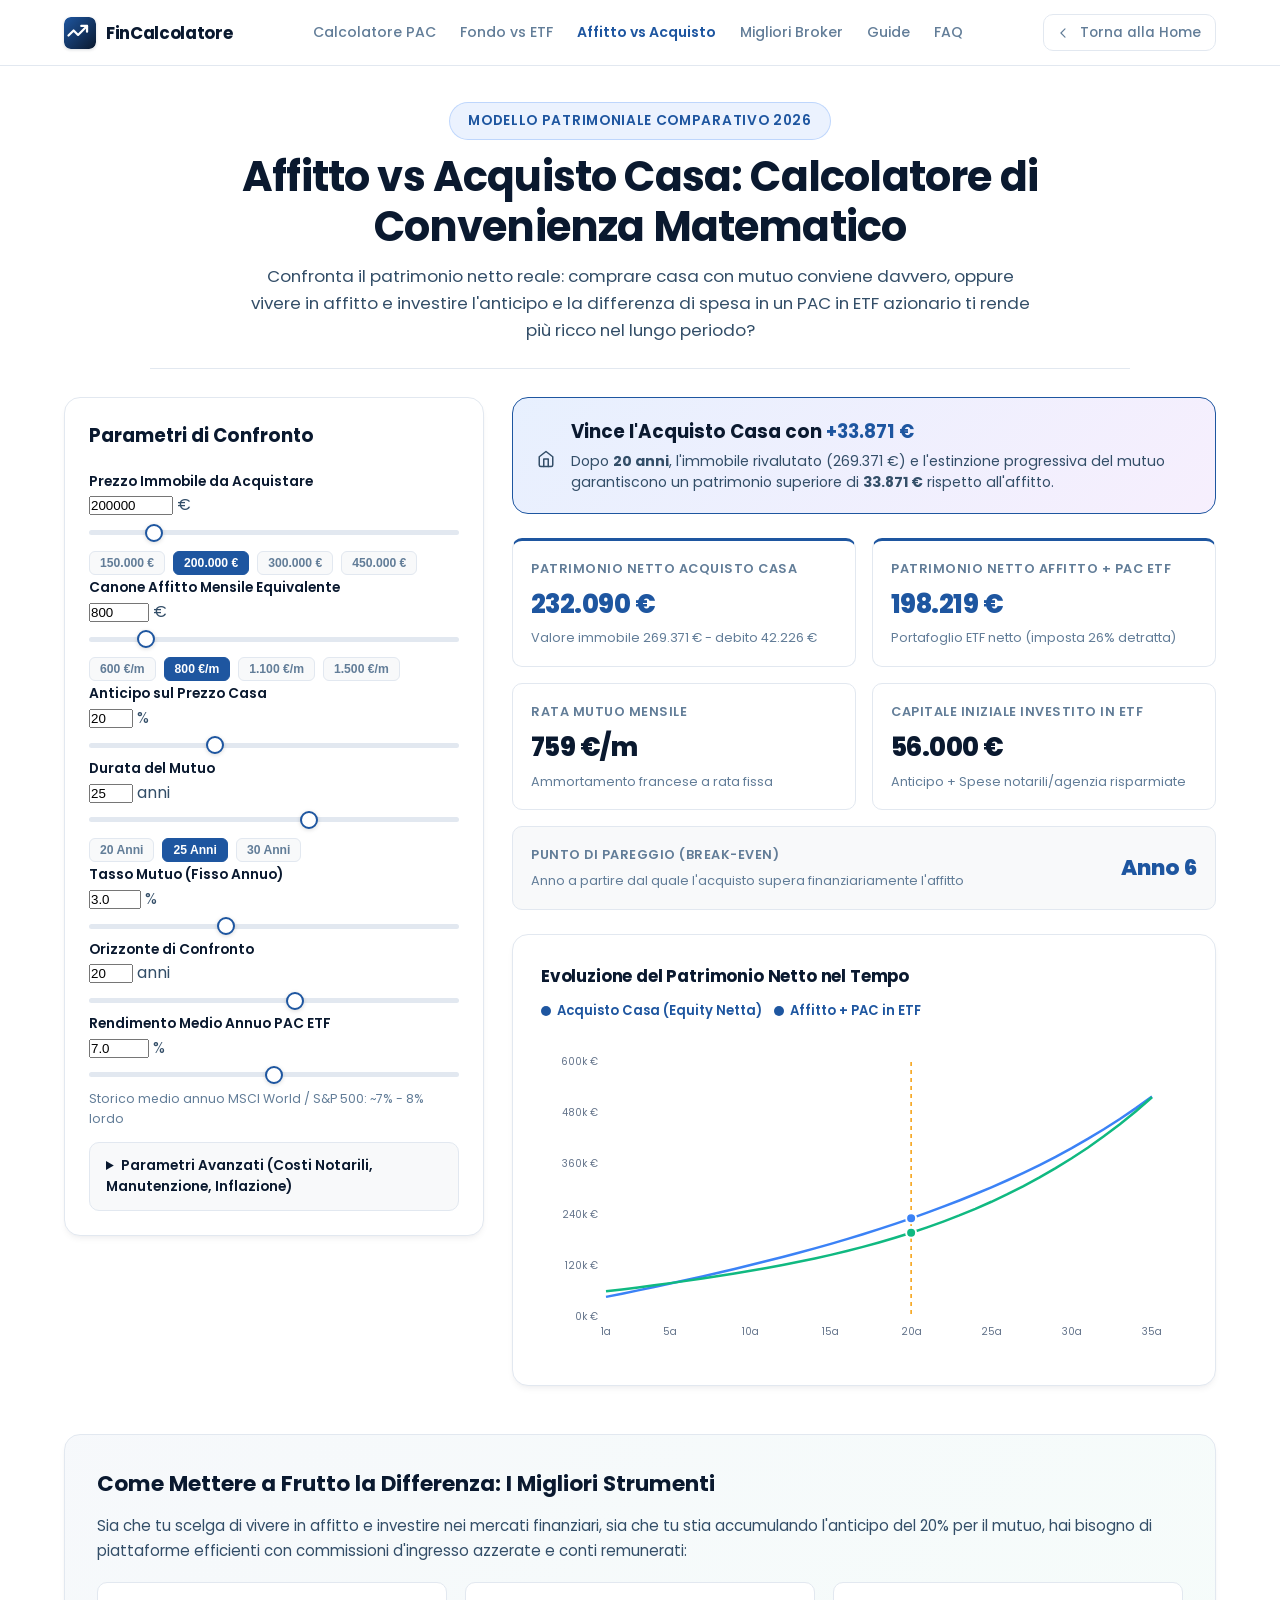
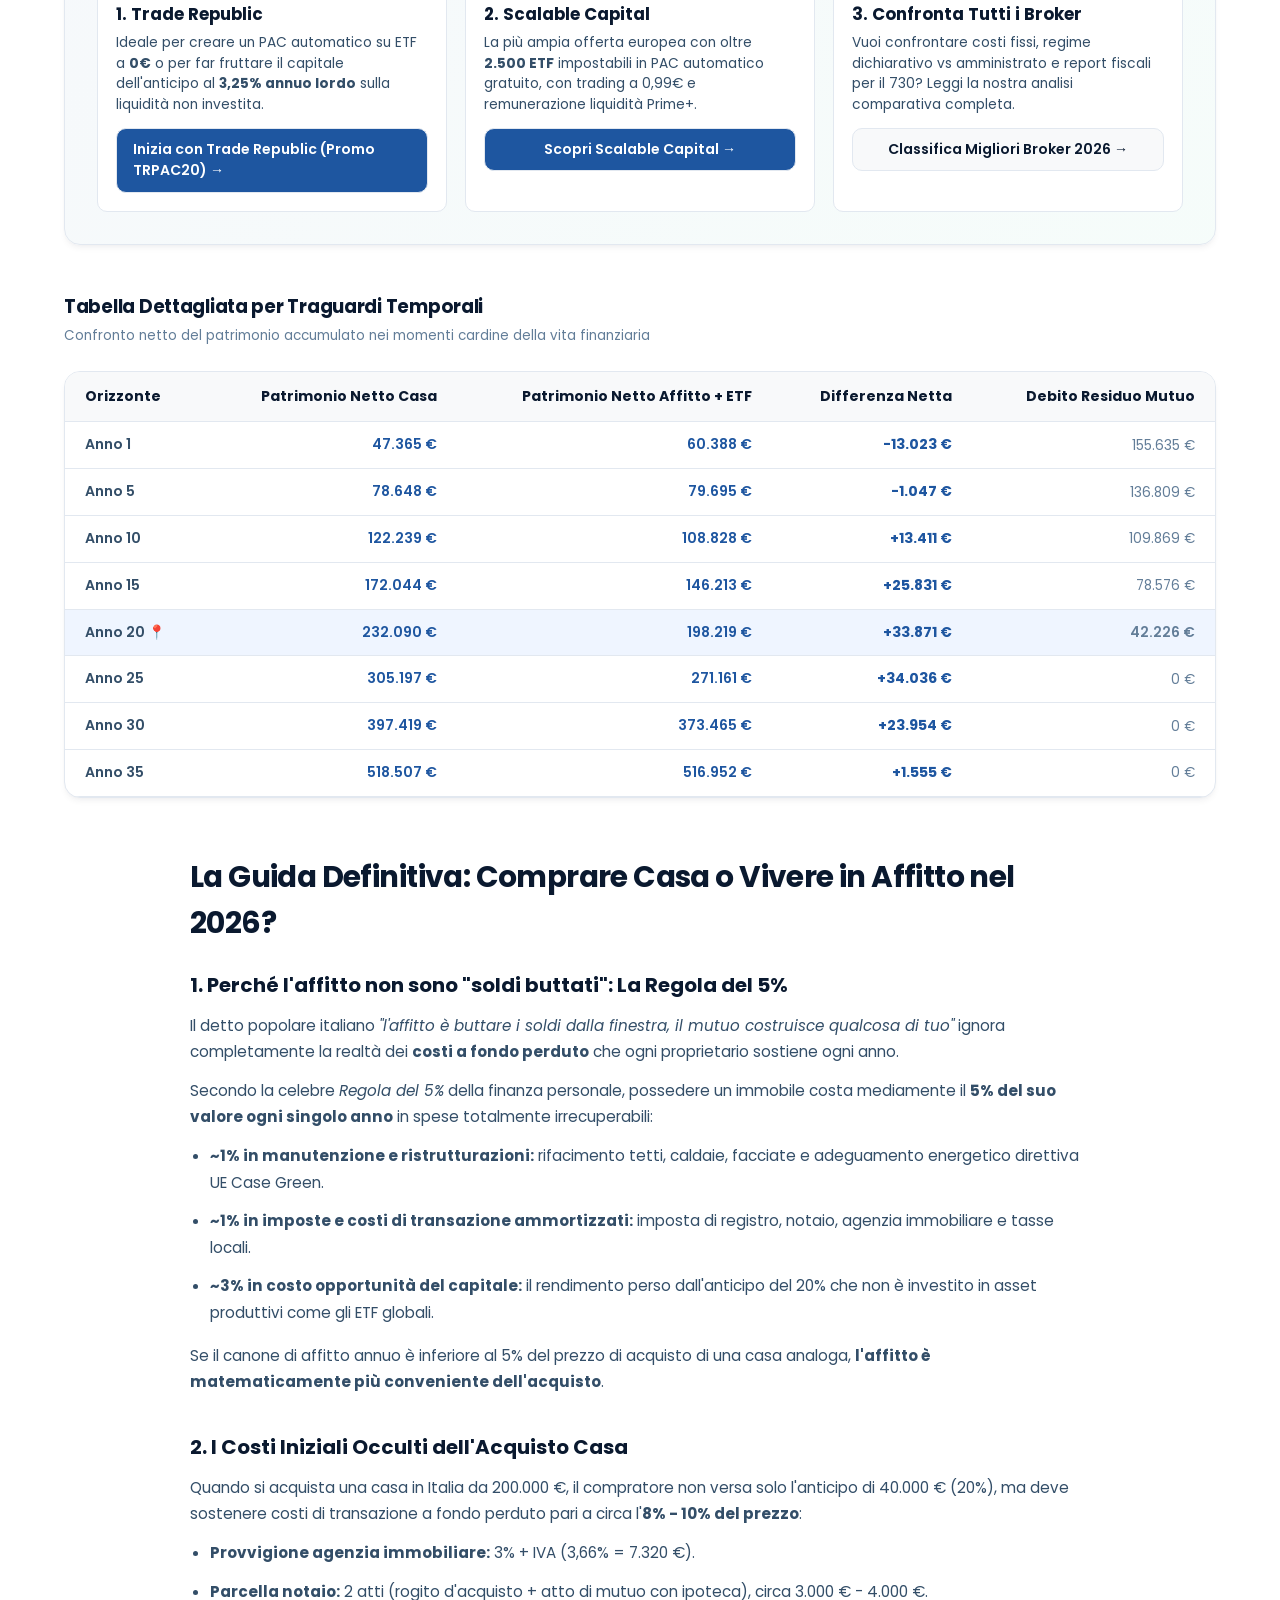
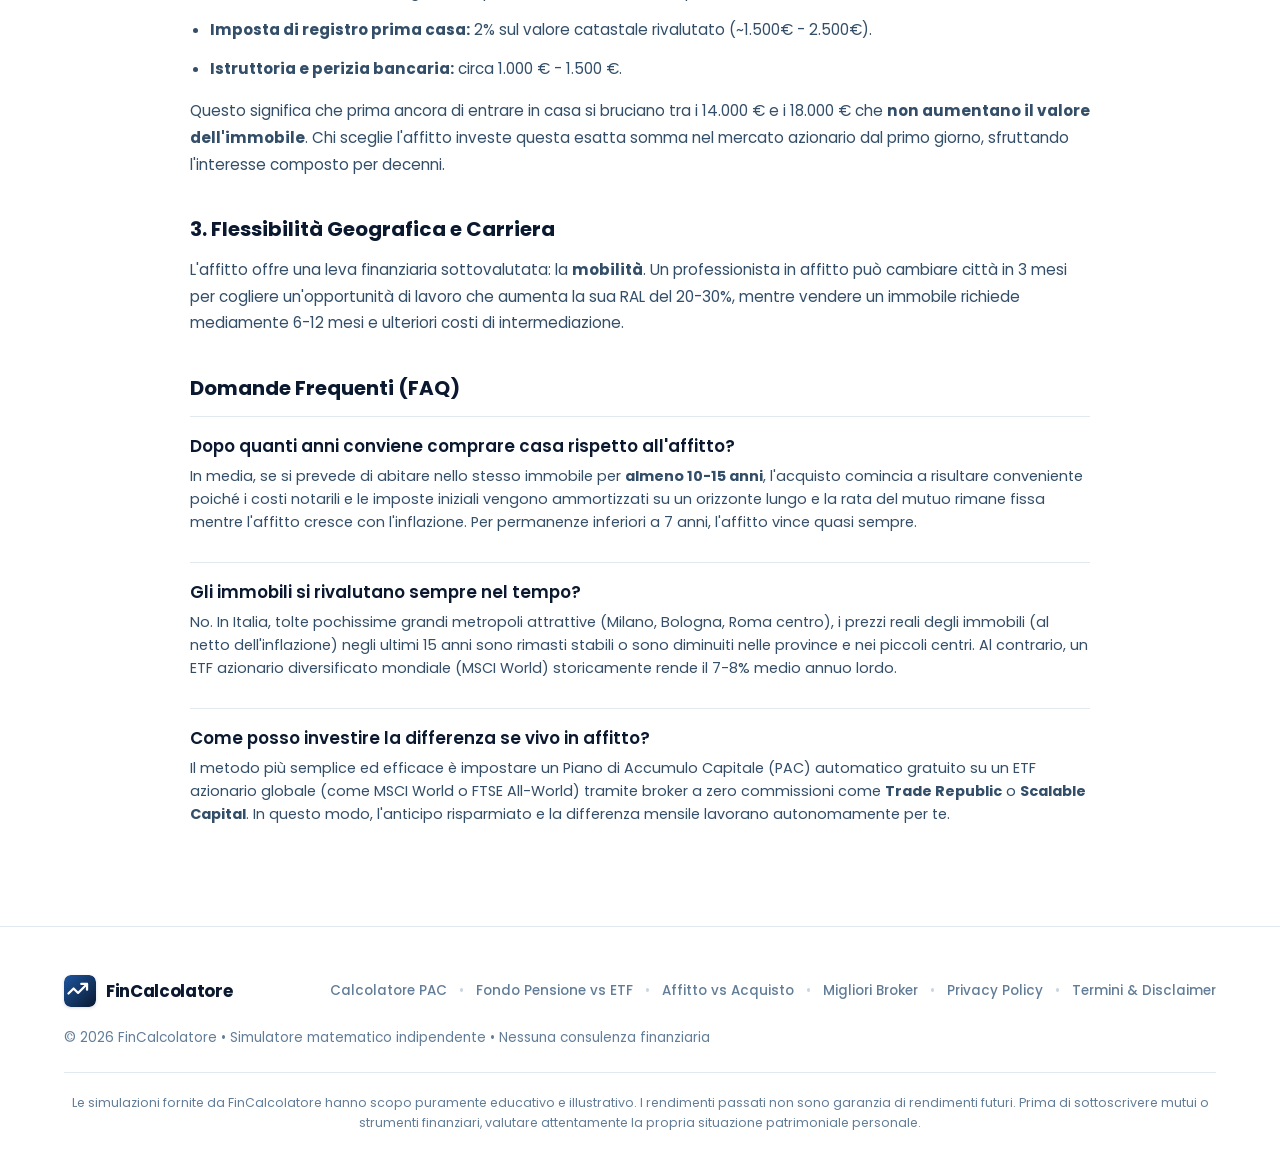
==== commit 21c0d82b: "Fix(mobile-charts): Algoritmo dinamico spaziatura etichette asse X, dark mode e leggibilità su smart" ====
--- a/affitto-vs-acquisto.html
+++ b/affitto-vs-acquisto.html
@@ -27,7 +27,7 @@
   <link rel="preconnect" href="https://fonts.gstatic.com" crossorigin>
   <link href="https://fonts.googleapis.com/css2?family=Poppins:ital,wght@0,300;0,400;0,500;0,600;0,700;0,800;1,400;1,600&display=swap" rel="stylesheet">
   <link rel="icon" type="image/svg+xml" href="assets/logos/fincalcolatore.svg">
-  <link rel="stylesheet" href="style.css?v=3.9">
+  <link rel="stylesheet" href="style.css?v=4.0">
 
   <!-- Schema.org JSON-LD Structured Data -->
   <script type="application/ld+json">
@@ -361,25 +361,25 @@
         </div>
 
         <!-- Grafico Canvas Interattivo -->
-        <div class="chart-card" style="padding: 24px; margin-bottom: 24px;">
-          <div style="display: flex; justify-content: space-between; align-items: center; margin-bottom: 14px; flex-wrap: wrap; gap: 8px;">
-            <h3 style="font-size: 1.05rem; font-weight: 700; color: var(--text-heading);">
+        <div class="chart-card">
+          <div class="chart-card-header">
+            <h3 class="chart-card-title">
               Evoluzione del Patrimonio Netto nel Tempo
             </h3>
-            <div style="display: flex; flex-wrap: wrap; gap: 14px; font-size: 0.8rem; font-weight: 600;">
-              <span style="display: flex; align-items: center; gap: 6px; color: var(--accent-primary);">
-                <span style="width: 12px; height: 12px; border-radius: 50%; background: var(--accent-primary);"></span>
+            <div class="chart-legend-wrap">
+              <span class="chart-legend-item" style="color: var(--accent-primary);">
+                <span class="chart-legend-dot" style="background: var(--accent-primary);"></span>
                 Acquisto Casa (Equity Netta)
               </span>
-              <span style="display: flex; align-items: center; gap: 6px; color: var(--accent-emerald);">
-                <span style="width: 12px; height: 12px; border-radius: 50%; background: var(--accent-emerald);"></span>
+              <span class="chart-legend-item" style="color: var(--accent-emerald);">
+                <span class="chart-legend-dot" style="background: var(--accent-emerald);"></span>
                 Affitto + PAC in ETF
               </span>
             </div>
           </div>
 
-          <div style="width: 100%; height: 320px; position: relative;">
-            <canvas id="comparisonChart" style="width: 100%; height: 100%;"></canvas>
+          <div class="chart-canvas-container">
+            <canvas id="comparisonChart"></canvas>
           </div>
         </div>
 
@@ -571,6 +571,6 @@
 
   <!-- Scripts -->
   <script src="nav.js?v=1.2"></script>
-  <script src="affitto-acquisto.js?v=1.3"></script>
+  <script src="affitto-acquisto.js?v=1.4"></script>
 </body>
 </html>
--- a/style.css
+++ b/style.css
@@ -796,6 +796,59 @@
 }
 
 #wealthChart {
+  width: 100% !important;
+  height: 100% !important;
+  display: block;
+}
+
+/* Chart Card Headers, Legends & Canvas Containers */
+.chart-card-header {
+  display: flex;
+  justify-content: space-between;
+  align-items: center;
+  margin-bottom: 16px;
+  flex-wrap: wrap;
+  gap: 12px;
+}
+
+.chart-card-title {
+  font-size: 1.05rem;
+  font-weight: 700;
+  color: var(--text-heading);
+  margin: 0;
+  letter-spacing: -0.01em;
+}
+
+.chart-legend-wrap {
+  display: flex;
+  flex-wrap: wrap;
+  align-items: center;
+  gap: 12px;
+  font-size: 0.82rem;
+  font-weight: 600;
+}
+
+.chart-legend-item {
+  display: inline-flex;
+  align-items: center;
+  gap: 6px;
+  white-space: nowrap;
+}
+
+.chart-legend-dot {
+  width: 10px;
+  height: 10px;
+  border-radius: 50%;
+  flex-shrink: 0;
+}
+
+.chart-canvas-container {
+  width: 100%;
+  height: 320px;
+  position: relative;
+}
+
+.chart-canvas-container canvas {
   width: 100% !important;
   height: 100% !important;
   display: block;
@@ -1977,6 +2030,21 @@
     padding: 8px;
   }
 
+  .chart-card-header {
+    flex-direction: column;
+    align-items: flex-start;
+    gap: 8px;
+  }
+
+  .chart-legend-wrap {
+    width: 100%;
+    gap: 8px 14px;
+  }
+
+  .chart-canvas-container {
+    height: 280px;
+  }
+
   /* Toolbar Azioni e Bottoni (Condividi, CSV, PDF): Stack verticale a tutta larghezza */
   .dashboard-actions-row {
     flex-direction: column;
@@ -2114,6 +2182,12 @@
 @media (max-width: 480px) {
   .navbar .container {
     padding: 0 20px;
+  }
+
+  .card,
+  .calculator-card,
+  .chart-card {
+    padding: 16px 12px;
   }
 
 
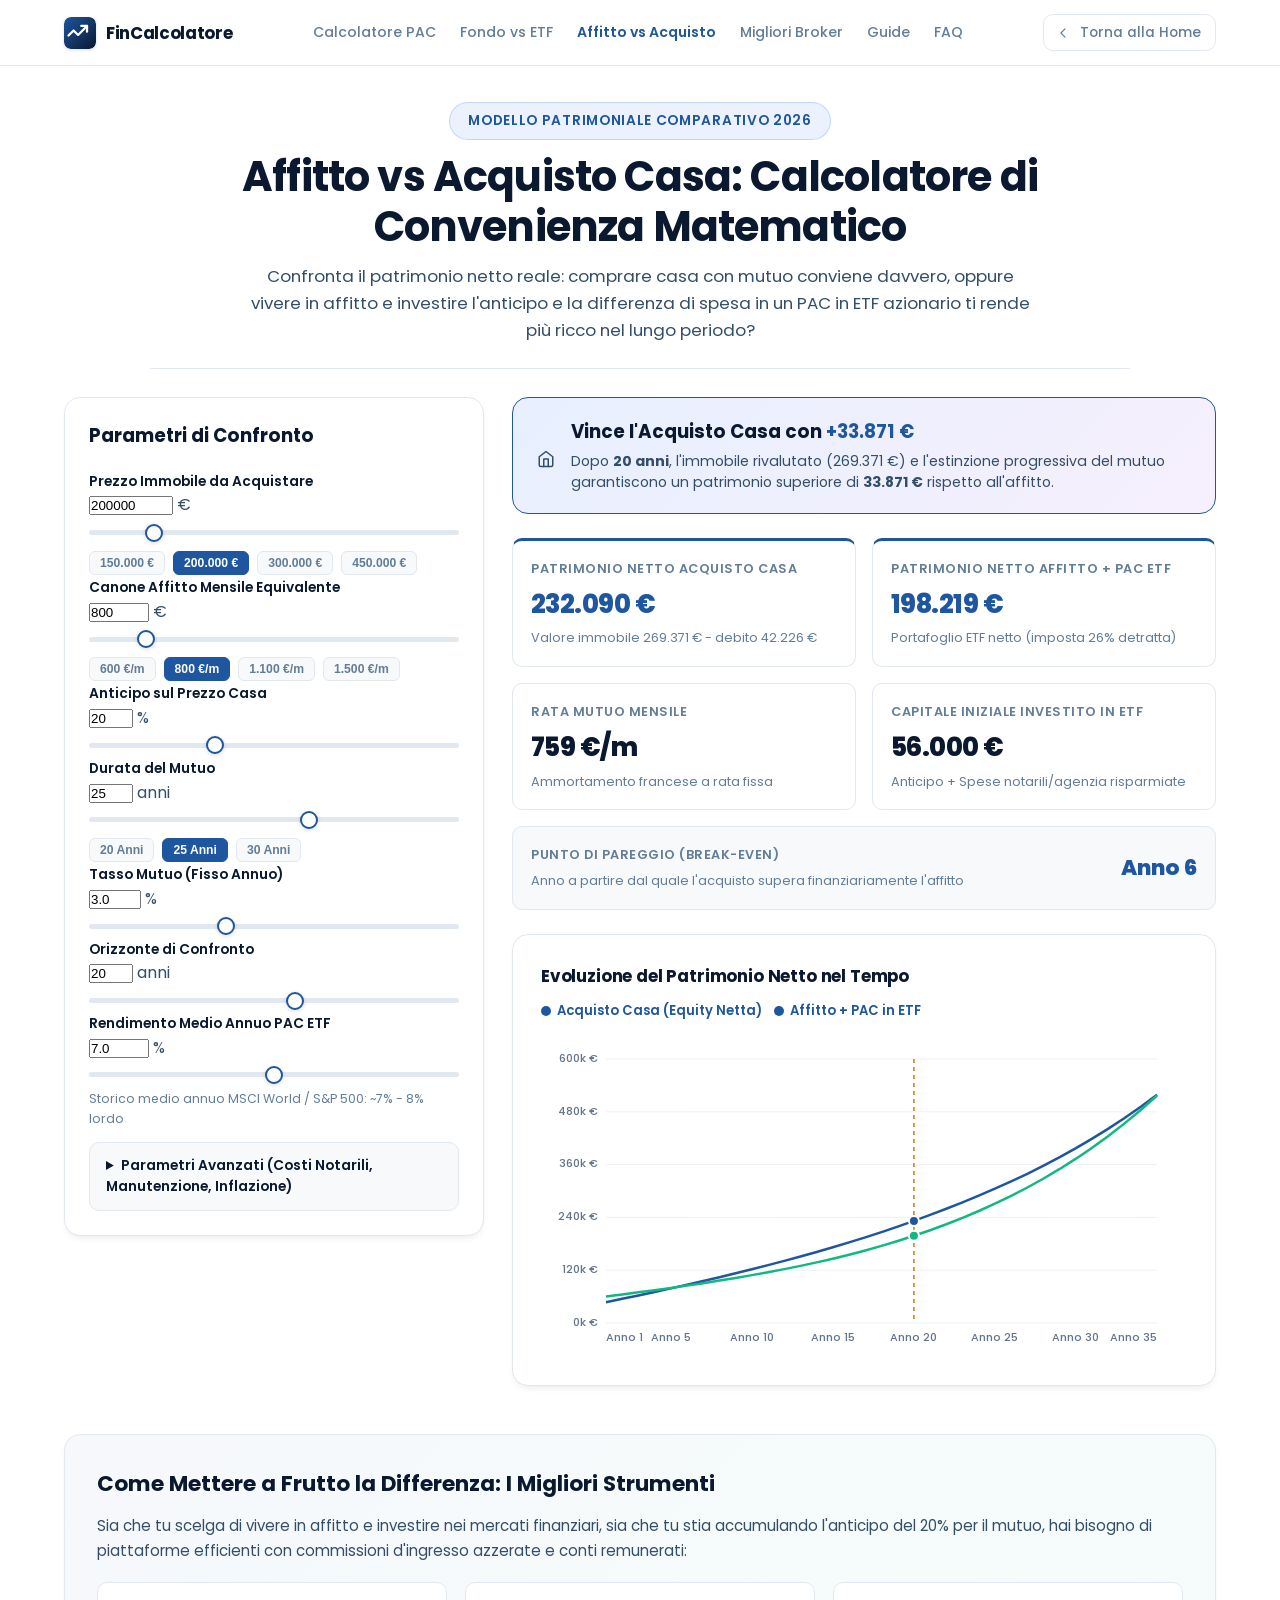
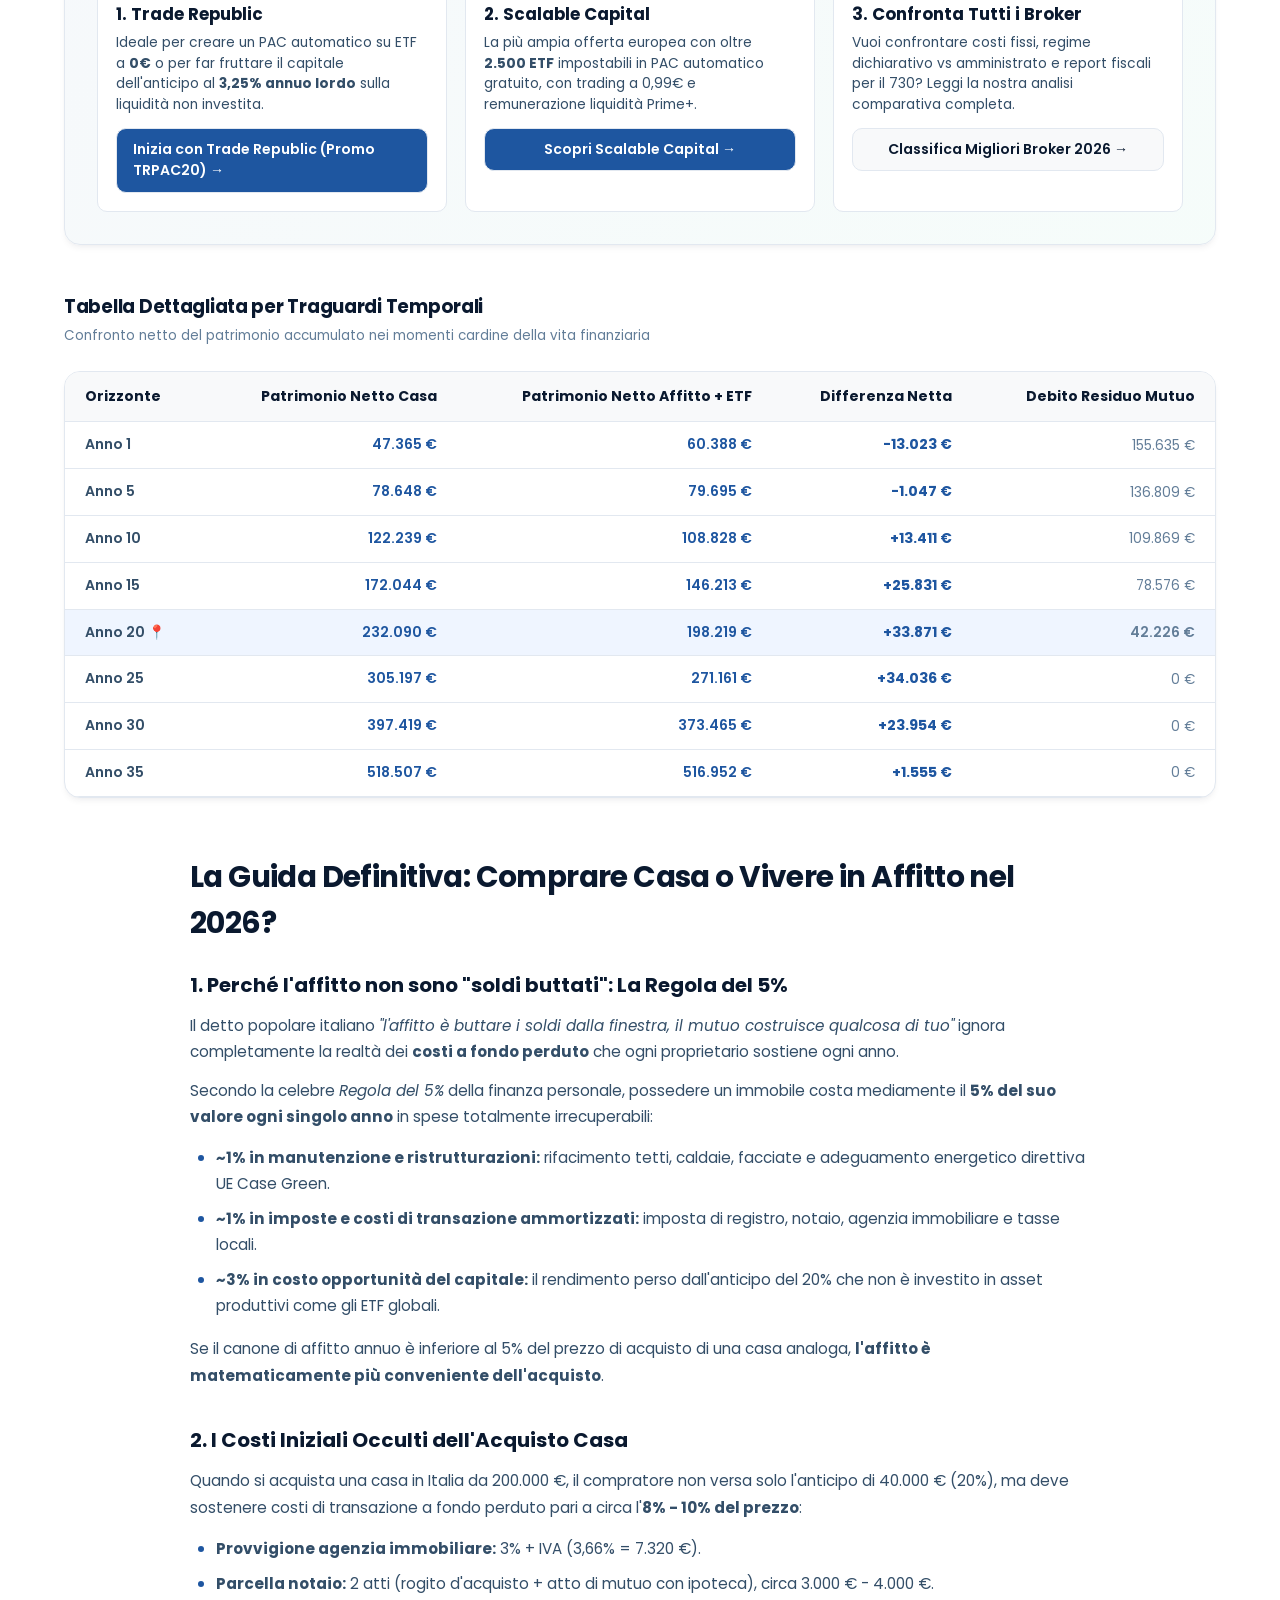
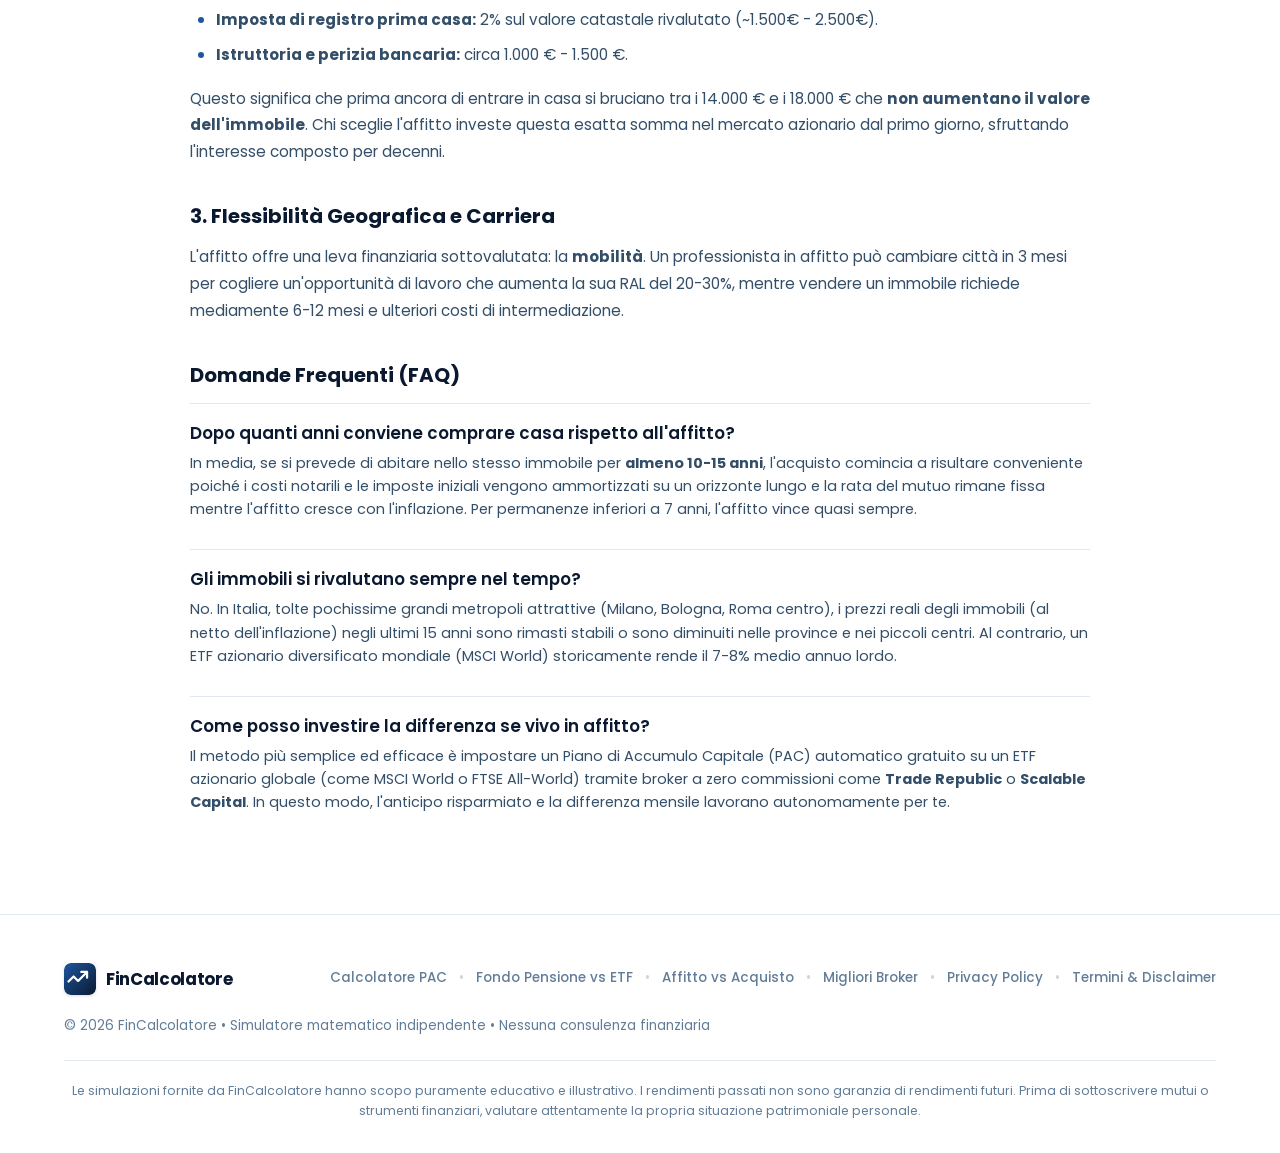
==== commit baf36888: "Fix(ui): Rientro e allineamento punti elenco liste nei broker e guide editoriali (affitto-vs-acquist" ====
--- a/affitto-vs-acquisto.html
+++ b/affitto-vs-acquisto.html
@@ -27,7 +27,7 @@
   <link rel="preconnect" href="https://fonts.gstatic.com" crossorigin>
   <link href="https://fonts.googleapis.com/css2?family=Poppins:ital,wght@0,300;0,400;0,500;0,600;0,700;0,800;1,400;1,600&display=swap" rel="stylesheet">
   <link rel="icon" type="image/svg+xml" href="assets/logos/fincalcolatore.svg">
-  <link rel="stylesheet" href="style.css?v=4.0">
+  <link rel="stylesheet" href="style.css?v=4.1">
 
   <!-- Schema.org JSON-LD Structured Data -->
   <script type="application/ld+json">
--- a/style.css
+++ b/style.css
@@ -234,6 +234,35 @@
   font-variant-numeric: tabular-nums;
 }
 
+/* Liste editoriali standard e rientro elenchi puntati */
+ul:not([class]),
+ol:not([class]) {
+  padding-left: 26px;
+  margin: 14px 0 18px 0;
+  list-style-position: outside;
+}
+
+ul:not([class]) li,
+ol:not([class]) li {
+  margin-bottom: 10px;
+  line-height: 1.68;
+}
+
+ul:not([class]) li:last-child,
+ol:not([class]) li:last-child {
+  margin-bottom: 0;
+}
+
+ul:not([class]) li::marker {
+  color: var(--accent-primary);
+  font-size: 1.05em;
+}
+
+ol:not([class]) li::marker {
+  color: var(--accent-primary);
+  font-weight: 700;
+}
+
 /* Layout Container */
 .container {
   width: 100%;
@@ -1531,9 +1560,14 @@
   margin-bottom: 12px;
 }
 
-.legal-article ul {
-  padding-left: 20px;
-  margin-bottom: 16px;
+.legal-article ul,
+.legal-article ol {
+  padding-left: 26px;
+  margin-bottom: 18px;
+}
+
+.legal-article li::marker {
+  color: var(--accent-primary);
 }
 
 .legal-lead-text {
@@ -2455,6 +2489,36 @@
   }
 }
 
+/* Liste puntate nei dettagli broker */
+.broker-detail-card ul {
+  padding-left: 28px;
+  margin: 16px 0 22px 0;
+  list-style-type: disc;
+  list-style-position: outside;
+}
+
+.broker-detail-card ul li {
+  margin-bottom: 12px;
+  line-height: 1.68;
+  color: var(--text-body);
+  padding-left: 4px;
+}
+
+.broker-detail-card ul li:last-child {
+  margin-bottom: 0;
+}
+
+.broker-detail-card ul li::marker {
+  color: var(--accent-primary);
+  font-size: 1.1em;
+}
+
+@media (max-width: 600px) {
+  .broker-detail-card ul {
+    padding-left: 22px;
+  }
+}
+
 .broker-detail-header {
   display: flex;
   align-items: center;
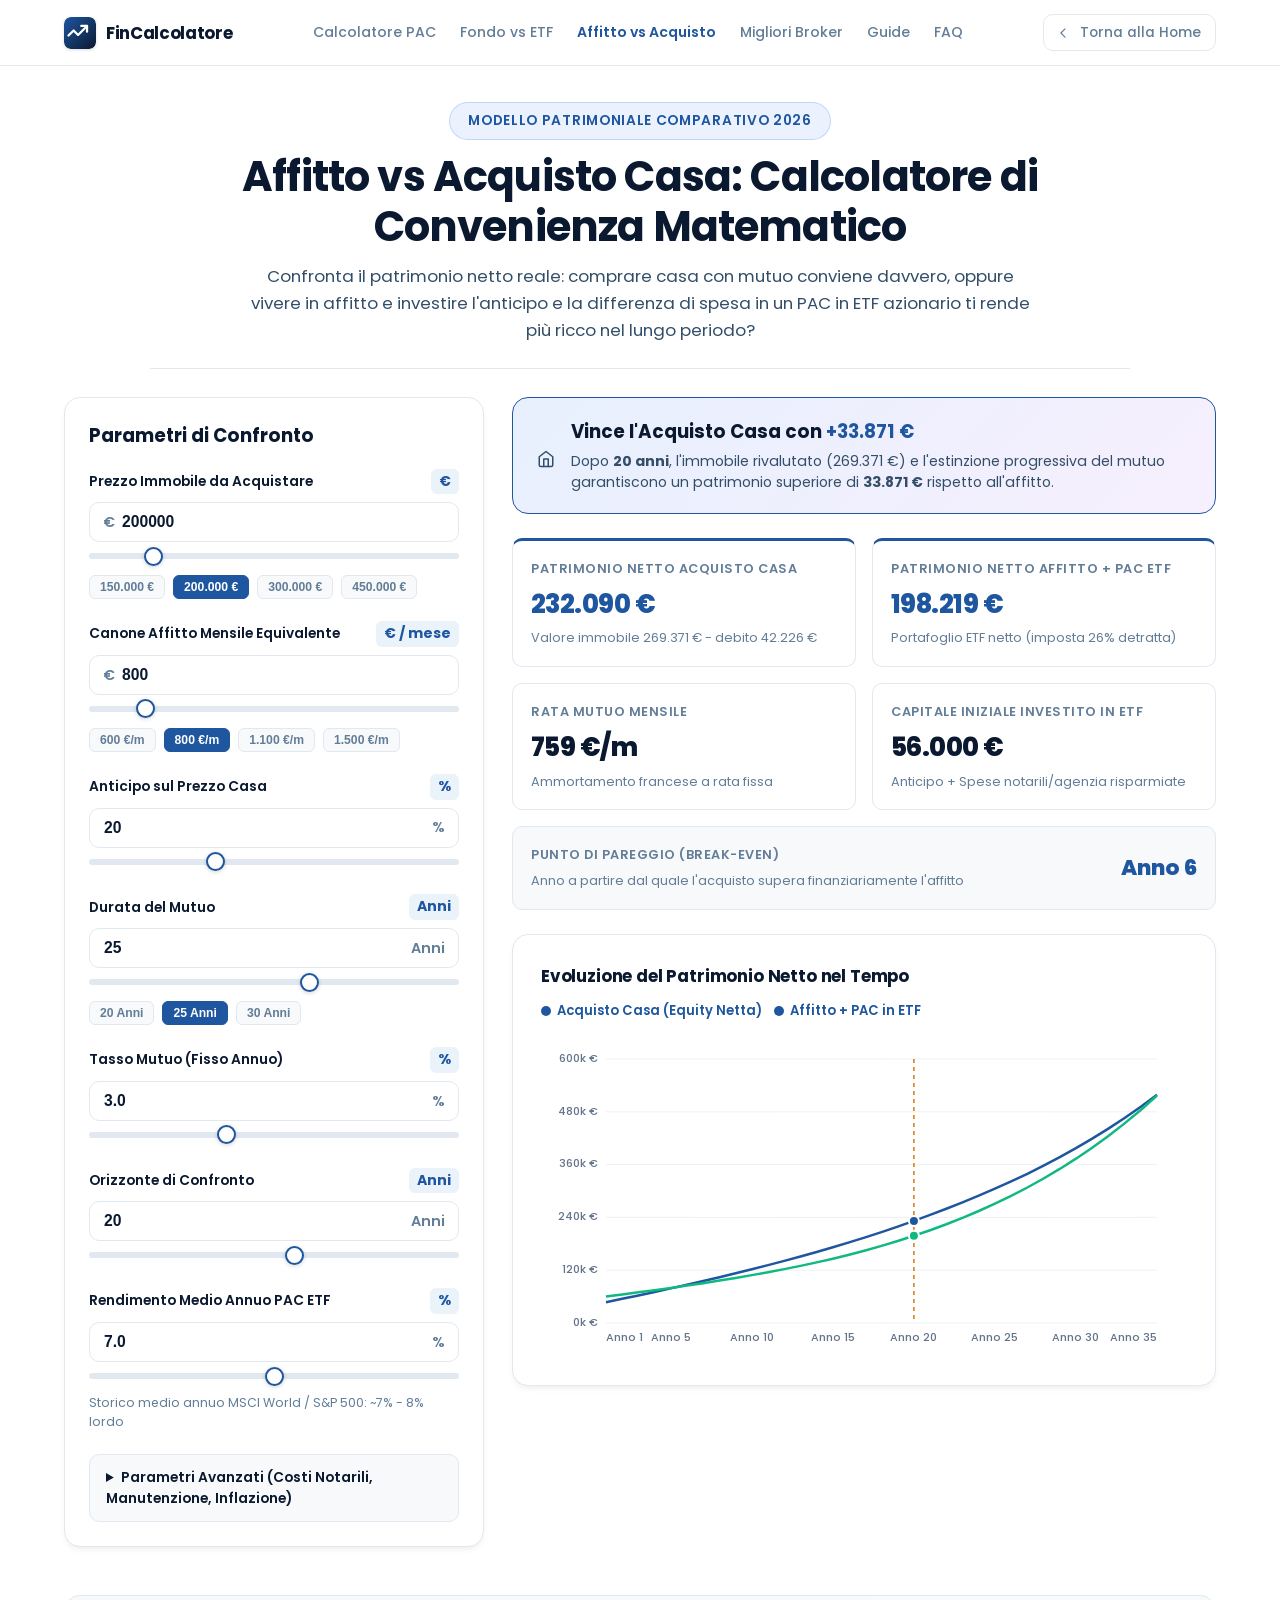
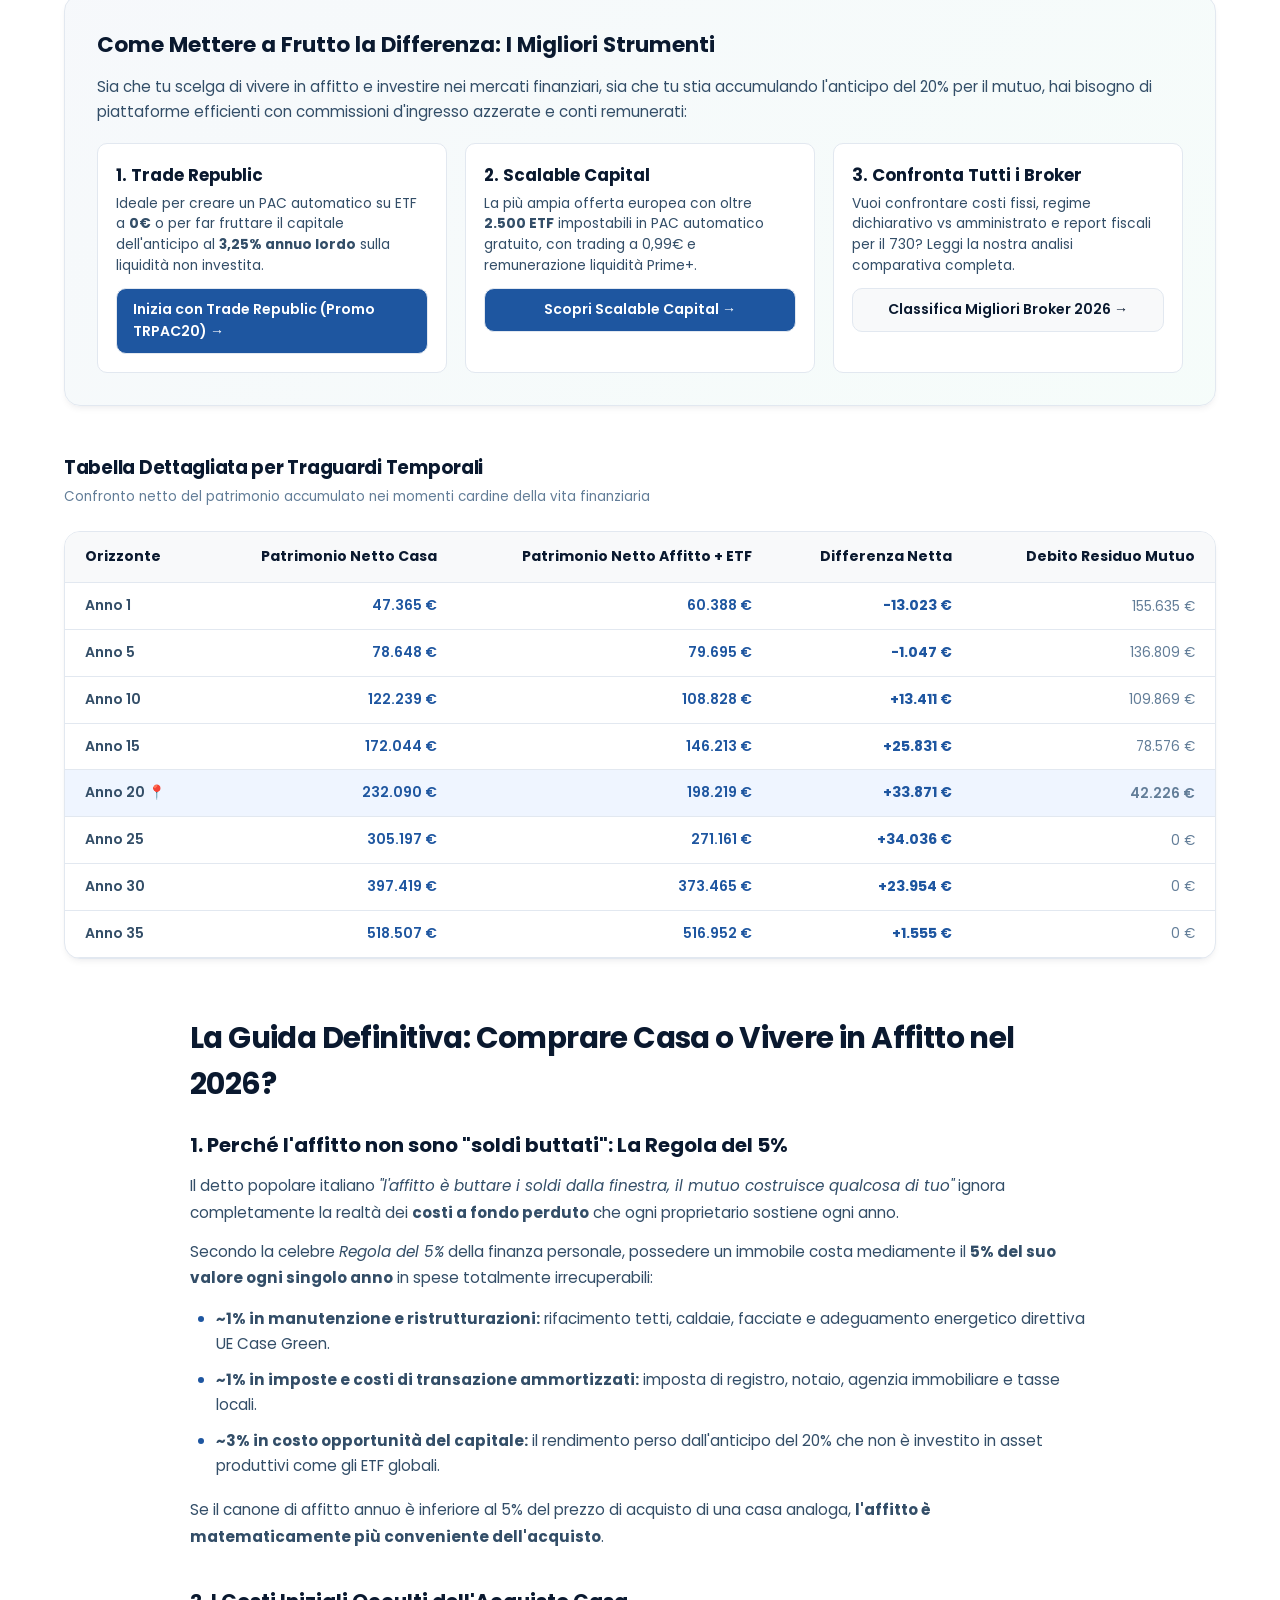
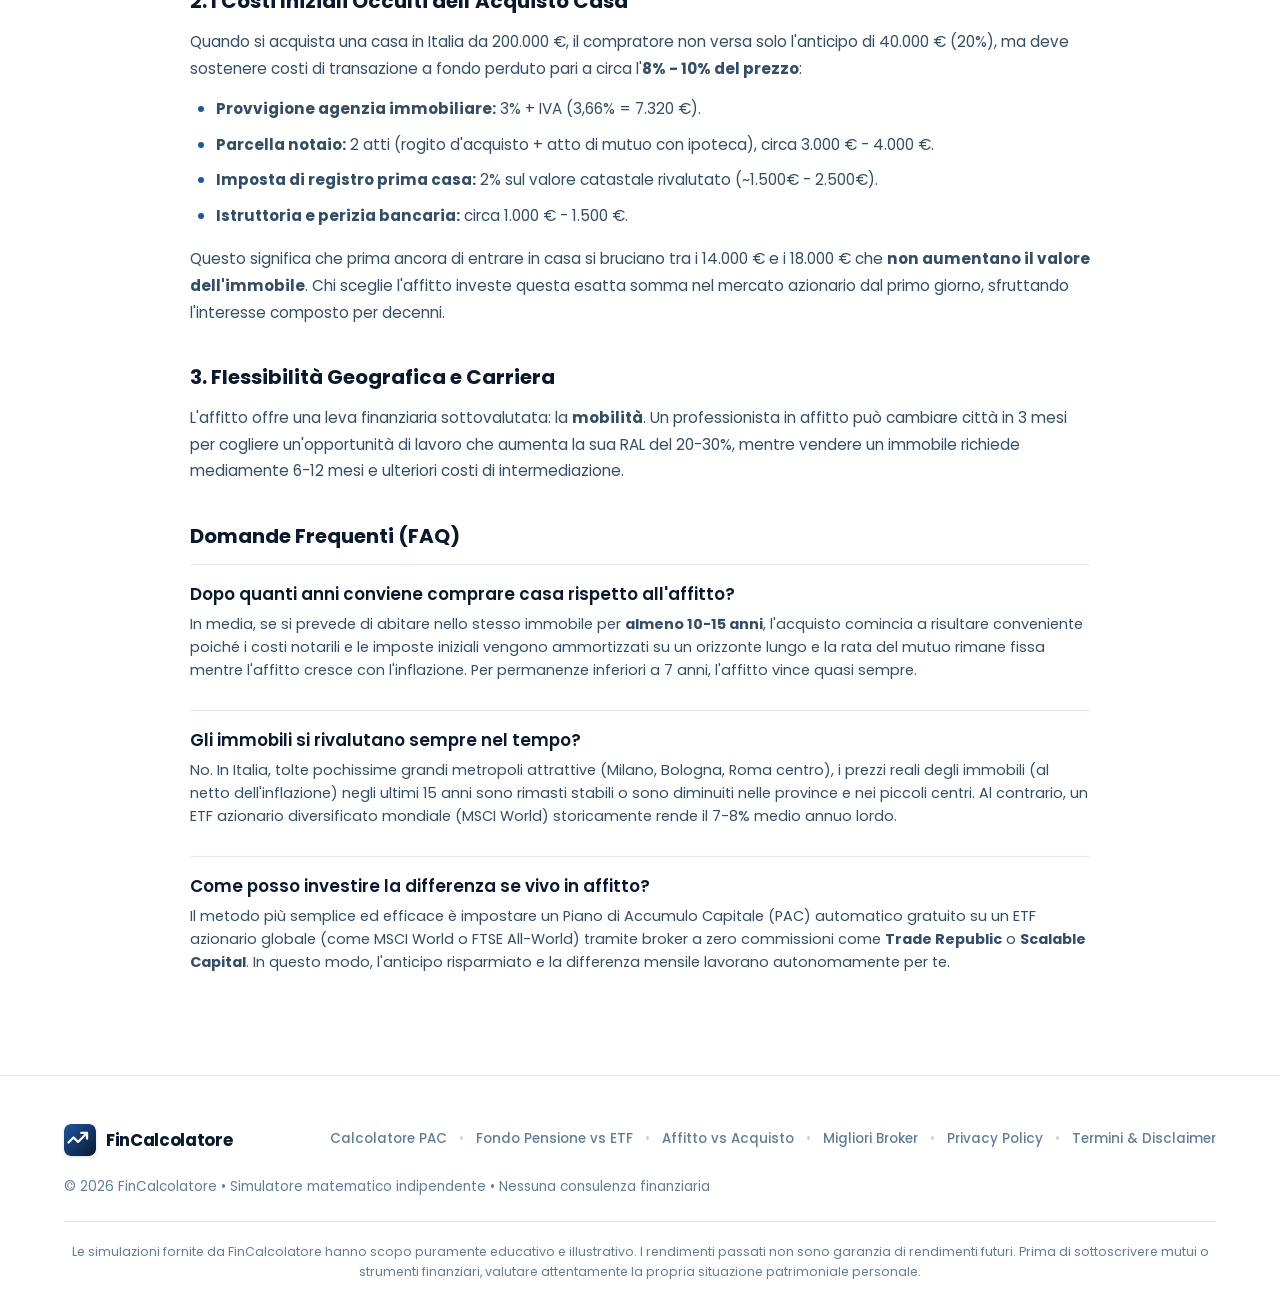
==== commit ef35b87d: "Style(ui): Uniformato design slider e input in Fondo Pensione e Affitto vs Acquisto allo stile PAC (" ====
--- a/affitto-vs-acquisto.html
+++ b/affitto-vs-acquisto.html
@@ -27,7 +27,7 @@
   <link rel="preconnect" href="https://fonts.gstatic.com" crossorigin>
   <link href="https://fonts.googleapis.com/css2?family=Poppins:ital,wght@0,300;0,400;0,500;0,600;0,700;0,800;1,400;1,600&display=swap" rel="stylesheet">
   <link rel="icon" type="image/svg+xml" href="assets/logos/fincalcolatore.svg">
-  <link rel="stylesheet" href="style.css?v=4.1">
+  <link rel="stylesheet" href="style.css?v=4.4">
 
   <!-- Schema.org JSON-LD Structured Data -->
   <script type="application/ld+json">
@@ -151,15 +151,16 @@
         </h2>
 
         <!-- Prezzo Immobile -->
-        <div class="input-group">
-          <div class="input-header">
+        <div class="form-group">
+          <div class="label-row">
             <label for="propertyPriceInput" class="input-label">Prezzo Immobile da Acquistare</label>
-            <div class="input-value-badge">
-              <input type="number" id="propertyPriceInput" value="200000" min="50000" max="1000000" step="5000" class="numeric-field">
-              <span class="currency-symbol">€</span>
-            </div>
-          </div>
-          <input type="range" id="propertyPriceRange" min="50000" max="1000000" step="5000" value="200000" class="range-slider">
+            <span class="input-val-tag">€</span>
+          </div>
+          <div class="input-field-wrapper">
+            <span class="input-prefix">€</span>
+            <input type="number" id="propertyPriceInput" class="text-input has-prefix tabular-nums" value="200000" min="50000" max="1000000" step="5000">
+          </div>
+          <input type="range" id="propertyPriceRange" class="range-slider" min="50000" max="1000000" step="5000" value="200000">
           <div class="preset-chips-row">
             <button type="button" class="preset-chip-btn preset-price" data-val="150000">150.000 €</button>
             <button type="button" class="preset-chip-btn preset-price active" data-val="200000">200.000 €</button>
@@ -169,15 +170,16 @@
         </div>
 
         <!-- Canone Affitto Mensile -->
-        <div class="input-group">
-          <div class="input-header">
+        <div class="form-group">
+          <div class="label-row">
             <label for="monthlyRentInput" class="input-label">Canone Affitto Mensile Equivalente</label>
-            <div class="input-value-badge">
-              <input type="number" id="monthlyRentInput" value="800" min="300" max="4000" step="50" class="numeric-field">
-              <span class="currency-symbol">€</span>
-            </div>
-          </div>
-          <input type="range" id="monthlyRentRange" min="300" max="4000" step="50" value="800" class="range-slider">
+            <span class="input-val-tag">€ / mese</span>
+          </div>
+          <div class="input-field-wrapper">
+            <span class="input-prefix">€</span>
+            <input type="number" id="monthlyRentInput" class="text-input has-prefix tabular-nums" value="800" min="300" max="4000" step="50">
+          </div>
+          <input type="range" id="monthlyRentRange" class="range-slider" min="300" max="4000" step="50" value="800">
           <div class="preset-chips-row">
             <button type="button" class="preset-chip-btn preset-rent" data-val="600">600 €/m</button>
             <button type="button" class="preset-chip-btn preset-rent active" data-val="800">800 €/m</button>
@@ -187,27 +189,29 @@
         </div>
 
         <!-- Anticipo Mutuo (%) -->
-        <div class="input-group">
-          <div class="input-header">
+        <div class="form-group">
+          <div class="label-row">
             <label for="downPaymentInput" class="input-label">Anticipo sul Prezzo Casa</label>
-            <div class="input-value-badge">
-              <input type="number" id="downPaymentInput" value="20" min="0" max="60" step="5" class="numeric-field">
-              <span class="currency-symbol">%</span>
-            </div>
-          </div>
-          <input type="range" id="downPaymentRange" min="0" max="60" step="5" value="20" class="range-slider">
+            <span class="input-val-tag">%</span>
+          </div>
+          <div class="input-field-wrapper">
+            <input type="number" id="downPaymentInput" class="text-input has-suffix tabular-nums" value="20" min="0" max="60" step="5">
+            <span class="input-suffix">%</span>
+          </div>
+          <input type="range" id="downPaymentRange" class="range-slider" min="0" max="60" step="5" value="20">
         </div>
 
         <!-- Durata Mutuo -->
-        <div class="input-group">
-          <div class="input-header">
+        <div class="form-group">
+          <div class="label-row">
             <label for="mortgageYearsInput" class="input-label">Durata del Mutuo</label>
-            <div class="input-value-badge">
-              <input type="number" id="mortgageYearsInput" value="25" min="10" max="35" step="5" class="numeric-field">
-              <span class="currency-symbol">anni</span>
-            </div>
-          </div>
-          <input type="range" id="mortgageYearsRange" min="10" max="35" step="5" value="25" class="range-slider">
+            <span class="input-val-tag">Anni</span>
+          </div>
+          <div class="input-field-wrapper">
+            <input type="number" id="mortgageYearsInput" class="text-input has-suffix tabular-nums" value="25" min="10" max="35" step="5">
+            <span class="input-suffix">Anni</span>
+          </div>
+          <input type="range" id="mortgageYearsRange" class="range-slider" min="10" max="35" step="5" value="25">
           <div class="preset-chips-row">
             <button type="button" class="preset-chip-btn preset-mortgage-years" data-val="20">20 Anni</button>
             <button type="button" class="preset-chip-btn preset-mortgage-years active" data-val="25">25 Anni</button>
@@ -216,40 +220,43 @@
         </div>
 
         <!-- Tasso Fisso Mutuo -->
-        <div class="input-group">
-          <div class="input-header">
+        <div class="form-group">
+          <div class="label-row">
             <label for="mortgageRateInput" class="input-label">Tasso Mutuo (Fisso Annuo)</label>
-            <div class="input-value-badge">
-              <input type="number" id="mortgageRateInput" value="3.0" min="1.0" max="6.5" step="0.1" class="numeric-field">
-              <span class="currency-symbol">%</span>
-            </div>
-          </div>
-          <input type="range" id="mortgageRateRange" min="1.0" max="6.5" step="0.1" value="3.0" class="range-slider">
+            <span class="input-val-tag">%</span>
+          </div>
+          <div class="input-field-wrapper">
+            <input type="number" id="mortgageRateInput" class="text-input has-suffix tabular-nums" value="3.0" min="1.0" max="6.5" step="0.1">
+            <span class="input-suffix">%</span>
+          </div>
+          <input type="range" id="mortgageRateRange" class="range-slider" min="1.0" max="6.5" step="0.1" value="3.0">
         </div>
 
         <!-- Orizzonte Temporale di Permanenza -->
-        <div class="input-group">
-          <div class="input-header">
+        <div class="form-group">
+          <div class="label-row">
             <label for="yearsHorizonInput" class="input-label">Orizzonte di Confronto</label>
-            <div class="input-value-badge">
-              <input type="number" id="yearsHorizonInput" value="20" min="1" max="35" step="1" class="numeric-field">
-              <span class="currency-symbol">anni</span>
-            </div>
-          </div>
-          <input type="range" id="yearsHorizonRange" min="1" max="35" step="1" value="20" class="range-slider">
+            <span class="input-val-tag">Anni</span>
+          </div>
+          <div class="input-field-wrapper">
+            <input type="number" id="yearsHorizonInput" class="text-input has-suffix tabular-nums" value="20" min="1" max="35" step="1">
+            <span class="input-suffix">Anni</span>
+          </div>
+          <input type="range" id="yearsHorizonRange" class="range-slider" min="1" max="35" step="1" value="20">
         </div>
 
         <!-- Rendimento Annuo ETF Atteso -->
-        <div class="input-group">
-          <div class="input-header">
+        <div class="form-group">
+          <div class="label-row">
             <label for="etfReturnInput" class="input-label">Rendimento Medio Annuo PAC ETF</label>
-            <div class="input-value-badge">
-              <input type="number" id="etfReturnInput" value="7.0" min="3.0" max="11.0" step="0.5" class="numeric-field">
-              <span class="currency-symbol">%</span>
-            </div>
-          </div>
-          <input type="range" id="etfReturnRange" min="3.0" max="11.0" step="0.5" value="7.0" class="range-slider">
-          <div style="font-size: 0.78rem; color: var(--text-muted); margin-top: 4px;">
+            <span class="input-val-tag">%</span>
+          </div>
+          <div class="input-field-wrapper">
+            <input type="number" id="etfReturnInput" class="text-input has-suffix tabular-nums" value="7.0" min="3.0" max="11.0" step="0.5">
+            <span class="input-suffix">%</span>
+          </div>
+          <input type="range" id="etfReturnRange" class="range-slider" min="3.0" max="11.0" step="0.5" value="7.0">
+          <div style="font-size: 0.78rem; color: var(--text-muted); margin-top: 6px;">
             Storico medio annuo MSCI World / S&P 500: ~7% - 8% lordo
           </div>
         </div>
@@ -260,43 +267,47 @@
             Parametri Avanzati (Costi Notarili, Manutenzione, Inflazione)
           </summary>
           <div style="margin-top: 14px;">
-            <div class="input-group" style="margin-bottom: 12px;">
-              <div class="input-header">
-                <label for="purchaseCostsInput" class="input-label" style="font-size: 0.8rem;">Costi Iniziali Acquisto (Notaio, Imposte, Agenzia)</label>
-                <div class="input-value-badge">
-                  <input type="number" id="purchaseCostsInput" value="8" min="3" max="14" step="0.5" class="numeric-field">
-                  <span class="currency-symbol">%</span>
-                </div>
+            <div class="form-group" style="margin-bottom: 14px;">
+              <div class="label-row">
+                <label for="purchaseCostsInput" class="input-label" style="font-size: 0.84rem;">Costi Iniziali Acquisto (Notaio, Imposte, Agenzia)</label>
+                <span class="input-val-tag">%</span>
+              </div>
+              <div class="input-field-wrapper">
+                <input type="number" id="purchaseCostsInput" class="text-input has-suffix tabular-nums" value="8" min="3" max="14" step="0.5">
+                <span class="input-suffix">%</span>
               </div>
             </div>
 
-            <div class="input-group" style="margin-bottom: 12px;">
-              <div class="input-header">
-                <label for="maintenanceInput" class="input-label" style="font-size: 0.8rem;">Manutenzione Annua Proprietario (% sul valore casa)</label>
-                <div class="input-value-badge">
-                  <input type="number" id="maintenanceInput" value="1.0" min="0.3" max="2.5" step="0.1" class="numeric-field">
-                  <span class="currency-symbol">%</span>
-                </div>
+            <div class="form-group" style="margin-bottom: 14px;">
+              <div class="label-row">
+                <label for="maintenanceInput" class="input-label" style="font-size: 0.84rem;">Manutenzione Annua Proprietario (% sul valore casa)</label>
+                <span class="input-val-tag">%</span>
+              </div>
+              <div class="input-field-wrapper">
+                <input type="number" id="maintenanceInput" class="text-input has-suffix tabular-nums" value="1.0" min="0.3" max="2.5" step="0.1">
+                <span class="input-suffix">%</span>
               </div>
             </div>
 
-            <div class="input-group" style="margin-bottom: 12px;">
-              <div class="input-header">
-                <label for="propertyApprInput" class="input-label" style="font-size: 0.8rem;">Rivalutazione Annua Immobile</label>
-                <div class="input-value-badge">
-                  <input type="number" id="propertyApprInput" value="1.5" min="0.0" max="4.0" step="0.1" class="numeric-field">
-                  <span class="currency-symbol">%</span>
-                </div>
+            <div class="form-group" style="margin-bottom: 14px;">
+              <div class="label-row">
+                <label for="propertyApprInput" class="input-label" style="font-size: 0.84rem;">Rivalutazione Annua Immobile</label>
+                <span class="input-val-tag">%</span>
+              </div>
+              <div class="input-field-wrapper">
+                <input type="number" id="propertyApprInput" class="text-input has-suffix tabular-nums" value="1.5" min="0.0" max="4.0" step="0.1">
+                <span class="input-suffix">%</span>
               </div>
             </div>
 
-            <div class="input-group" style="margin-bottom: 0;">
-              <div class="input-header">
-                <label for="rentInflationInput" class="input-label" style="font-size: 0.8rem;">Inflazione Annua Canone Affitto (ISTAT)</label>
-                <div class="input-value-badge">
-                  <input type="number" id="rentInflationInput" value="1.5" min="0.0" max="4.0" step="0.1" class="numeric-field">
-                  <span class="currency-symbol">%</span>
-                </div>
+            <div class="form-group" style="margin-bottom: 0;">
+              <div class="label-row">
+                <label for="rentInflationInput" class="input-label" style="font-size: 0.84rem;">Inflazione Annua Canone Affitto (ISTAT)</label>
+                <span class="input-val-tag">%</span>
+              </div>
+              <div class="input-field-wrapper">
+                <input type="number" id="rentInflationInput" class="text-input has-suffix tabular-nums" value="1.5" min="0.0" max="4.0" step="0.1">
+                <span class="input-suffix">%</span>
               </div>
             </div>
           </div>
--- a/style.css
+++ b/style.css
@@ -653,35 +653,70 @@
   box-shadow: 0 0 0 3px rgba(30, 86, 160, 0.18);
 }
 
-/* Range Sliders */
+/* Range Sliders Moderni & Cross-Browser */
 .range-slider {
   width: 100%;
-  height: 5px;
+  height: 6px;
   -webkit-appearance: none;
   appearance: none;
   background: var(--border-light);
-  border-radius: 4px;
+  border-radius: var(--radius-pill);
   outline: none;
   margin-top: 10px;
   cursor: pointer;
+  transition: background 0.2s ease;
+}
+
+.range-slider:focus-visible {
+  outline: 2px solid var(--accent-primary);
+  outline-offset: 3px;
 }
 
 .range-slider::-webkit-slider-thumb {
   -webkit-appearance: none;
   appearance: none;
-  width: 18px;
-  height: 18px;
+  width: 19px;
+  height: 19px;
   border-radius: 50%;
   background: var(--slider-thumb-bg);
-  border: 2px solid var(--accent-primary);
-  box-shadow: 0 1px 4px rgba(0, 0, 0, 0.15);
+  border: 2.5px solid var(--accent-primary);
+  box-shadow: 0 1px 4px rgba(0, 0, 0, 0.18), 0 0 0 0 rgba(14, 165, 233, 0);
   cursor: pointer;
-  transition: transform 0.15s ease;
+  transition: transform 0.15s cubic-bezier(0.4, 0, 0.2, 1), border-color 0.15s ease, box-shadow 0.15s ease;
 }
 
 .range-slider::-webkit-slider-thumb:hover {
-  transform: scale(1.15);
+  transform: scale(1.18);
   border-color: var(--accent-primary-hover);
+  box-shadow: 0 2px 8px rgba(0, 0, 0, 0.2), 0 0 0 4px rgba(14, 165, 233, 0.18);
+}
+
+.range-slider::-webkit-slider-thumb:active {
+  transform: scale(1.22);
+  box-shadow: 0 2px 10px rgba(0, 0, 0, 0.28), 0 0 0 6px rgba(14, 165, 233, 0.28);
+}
+
+.range-slider::-moz-range-thumb {
+  width: 19px;
+  height: 19px;
+  border-radius: 50%;
+  background: var(--slider-thumb-bg);
+  border: 2.5px solid var(--accent-primary);
+  box-shadow: 0 1px 4px rgba(0, 0, 0, 0.18);
+  cursor: pointer;
+  transition: transform 0.15s cubic-bezier(0.4, 0, 0.2, 1), border-color 0.15s ease, box-shadow 0.15s ease;
+}
+
+.range-slider::-moz-range-thumb:hover {
+  transform: scale(1.18);
+  border-color: var(--accent-primary-hover);
+  box-shadow: 0 2px 8px rgba(0, 0, 0, 0.2), 0 0 0 4px rgba(14, 165, 233, 0.18);
+}
+
+.range-slider::-moz-range-track {
+  height: 6px;
+  background: var(--border-light);
+  border-radius: var(--radius-pill);
 }
 
 /* Preset Chips */
@@ -2539,21 +2574,26 @@
 .broker-detail-logo {
   width: 52px;
   height: 52px;
-  border-radius: var(--radius-md);
-  background: var(--bg-subtle);
+  min-width: 52px;
+  max-width: 52px;
+  aspect-ratio: 1 / 1;
+  border-radius: 12px;
+  background: #ffffff;
   border: 1px solid var(--border-light);
   display: flex;
   align-items: center;
   justify-content: center;
   overflow: hidden;
-  padding: 6px;
+  padding: 0;
   flex-shrink: 0;
+  box-shadow: var(--shadow-subtle);
 }
 
 .broker-detail-logo img {
   width: 100%;
   height: 100%;
   object-fit: contain;
+  display: block;
 }
 
 .broker-detail-name {
@@ -2902,6 +2942,86 @@
   color: var(--text-body);
 }
 
+/* FIRE: Selettore Orizzonte Temporale del Ritiro */
+.horizon-pills-wrap {
+  display: flex;
+  gap: 8px;
+  flex-wrap: wrap;
+  margin-top: 8px;
+}
+
+.horizon-pill-btn {
+  background: var(--bg-subtle);
+  border: 1px solid var(--border-light);
+  border-radius: var(--radius-pill);
+  padding: 7px 14px;
+  font-size: 0.82rem;
+  font-weight: 500;
+  color: var(--text-body);
+  cursor: pointer;
+  transition: var(--transition);
+  display: inline-flex;
+  align-items: center;
+  gap: 6px;
+  user-select: none;
+}
+
+.horizon-pill-btn:hover {
+  border-color: var(--border-medium);
+  color: var(--text-heading);
+}
+
+.horizon-pill-btn.active {
+  background: rgba(14, 165, 233, 0.12);
+  border-color: var(--accent-primary);
+  color: var(--accent-primary);
+  font-weight: 600;
+}
+
+.horizon-pill-swr {
+  font-size: 0.74rem;
+  font-weight: 600;
+  padding: 1px 6px;
+  border-radius: 6px;
+  background: var(--bg-surface);
+  color: var(--text-muted);
+  border: 1px solid var(--border-light);
+  transition: var(--transition);
+}
+
+.horizon-pill-btn.active .horizon-pill-swr {
+  background: var(--accent-primary);
+  color: #ffffff;
+  border-color: var(--accent-primary);
+}
+
+/* Callout Rischio di Sequenza dei Rendimenti (SORR) */
+.sorr-callout-card {
+  background: rgba(14, 165, 233, 0.05);
+  border: 1px solid rgba(14, 165, 233, 0.22);
+  border-radius: var(--radius-md);
+  padding: 16px 18px;
+  margin-top: 18px;
+  font-size: 0.86rem;
+  color: var(--text-body);
+  line-height: 1.55;
+}
+
+.sorr-callout-header {
+  display: flex;
+  align-items: center;
+  gap: 8px;
+  font-weight: 600;
+  color: var(--text-heading);
+  margin-bottom: 8px;
+  font-size: 0.92rem;
+}
+
+.sorr-callout-header svg {
+  color: var(--accent-primary);
+  flex-shrink: 0;
+}
+
 /* ==========================================================================
    PRINT / PDF EXPORT ISOLATION STYLES (SOLO GRAFICO E TABELLA)
    ========================================================================== */
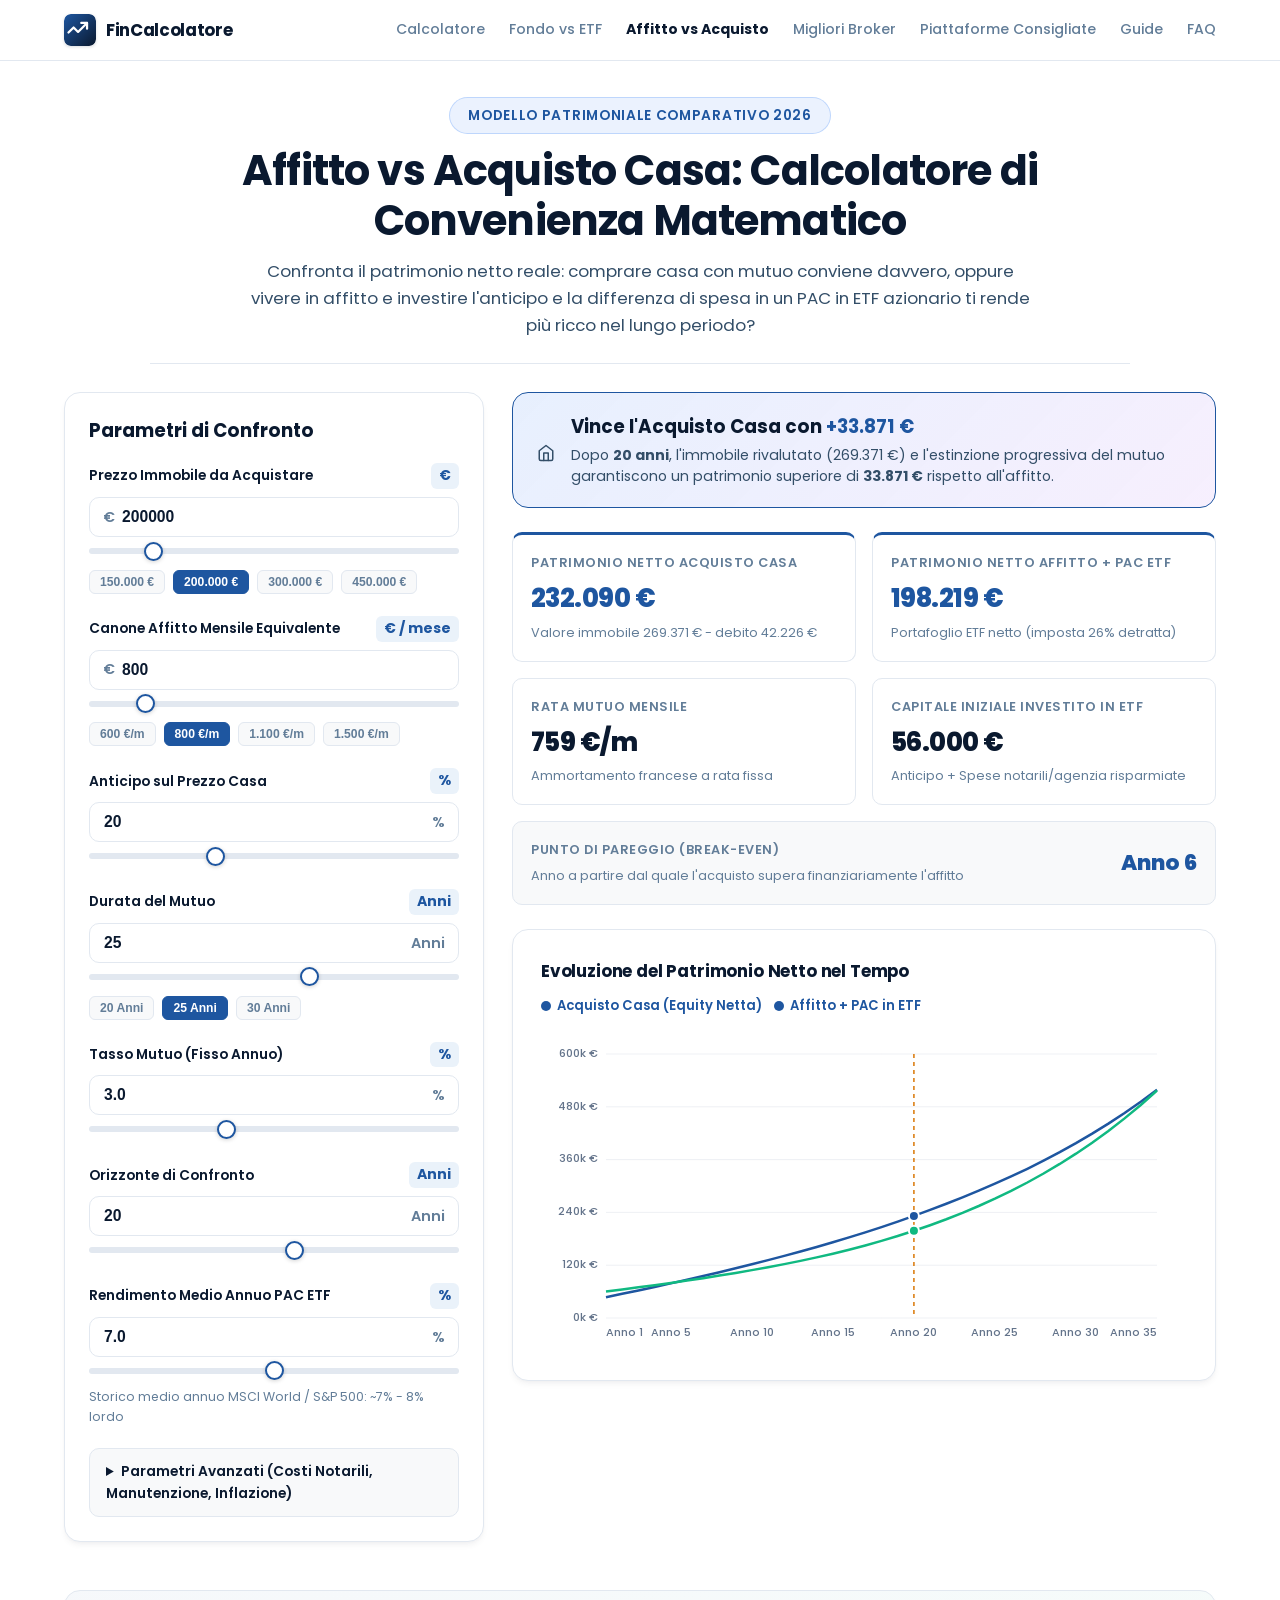
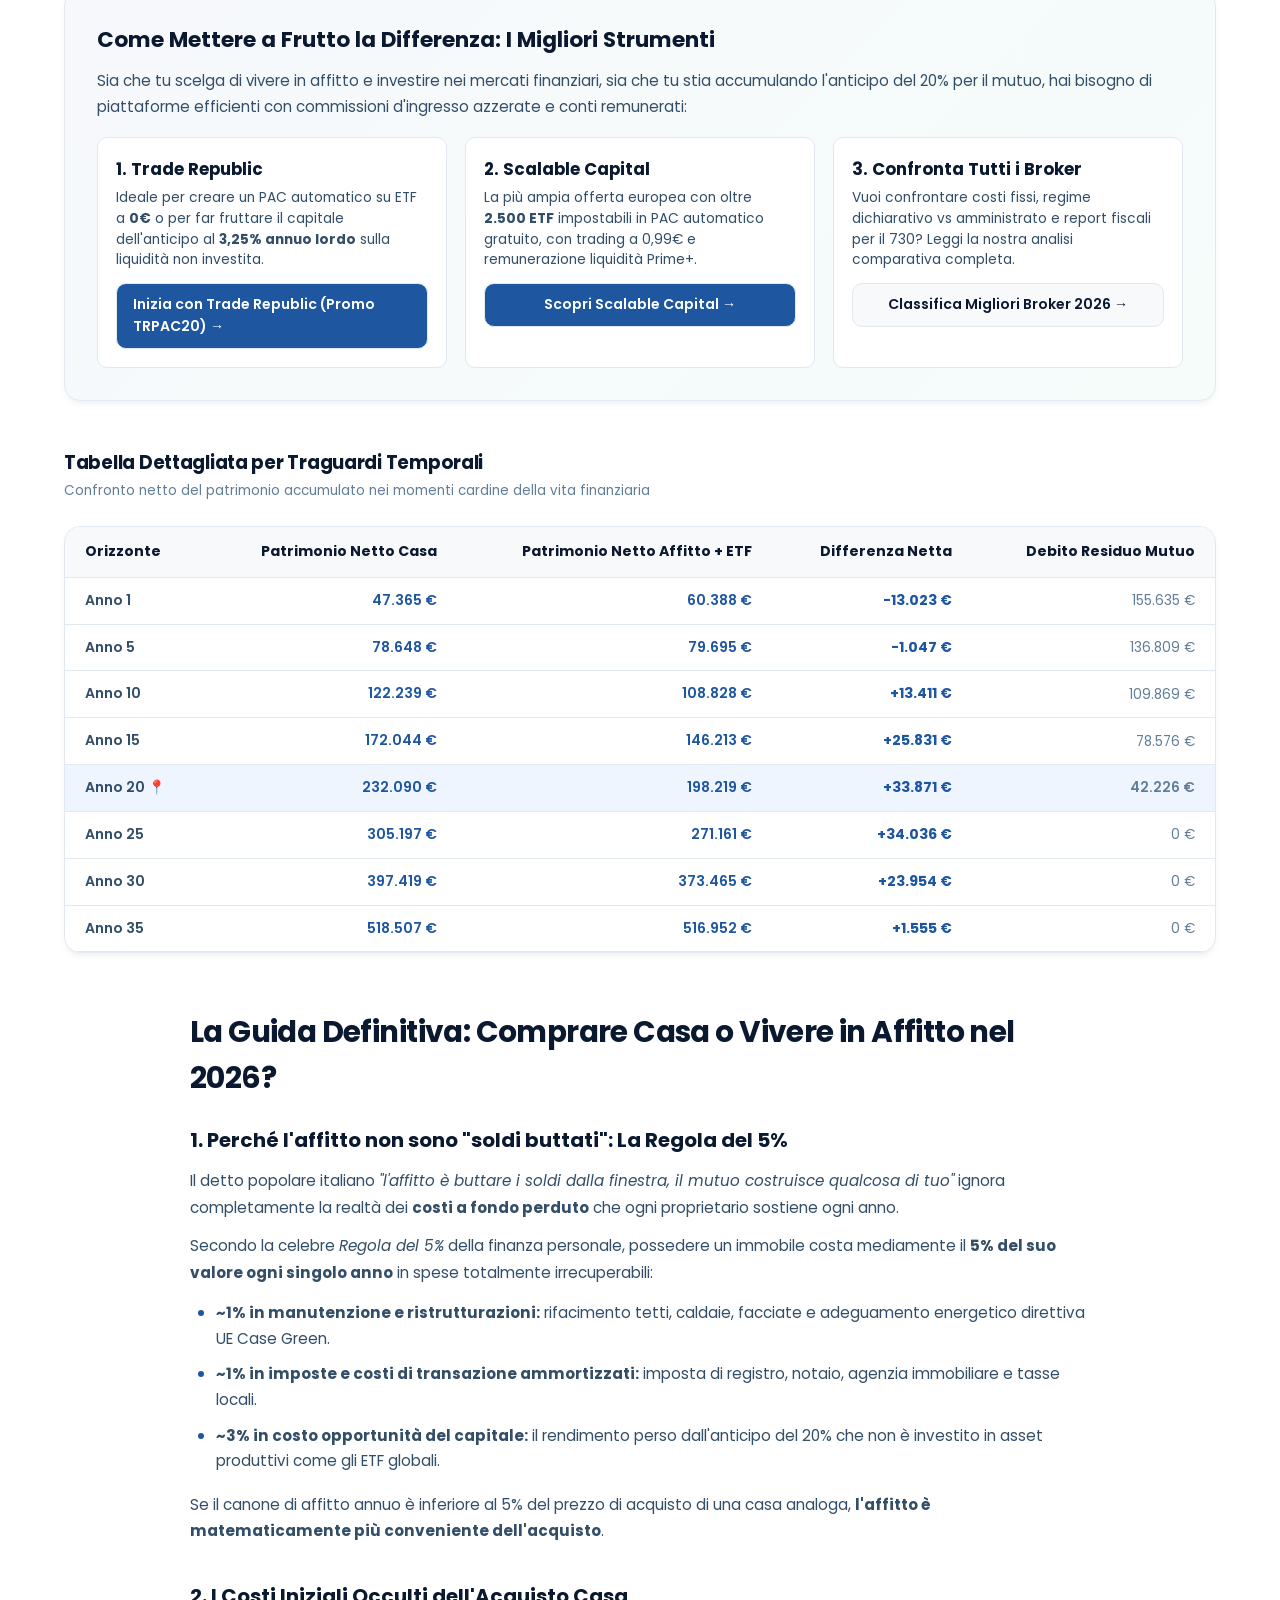
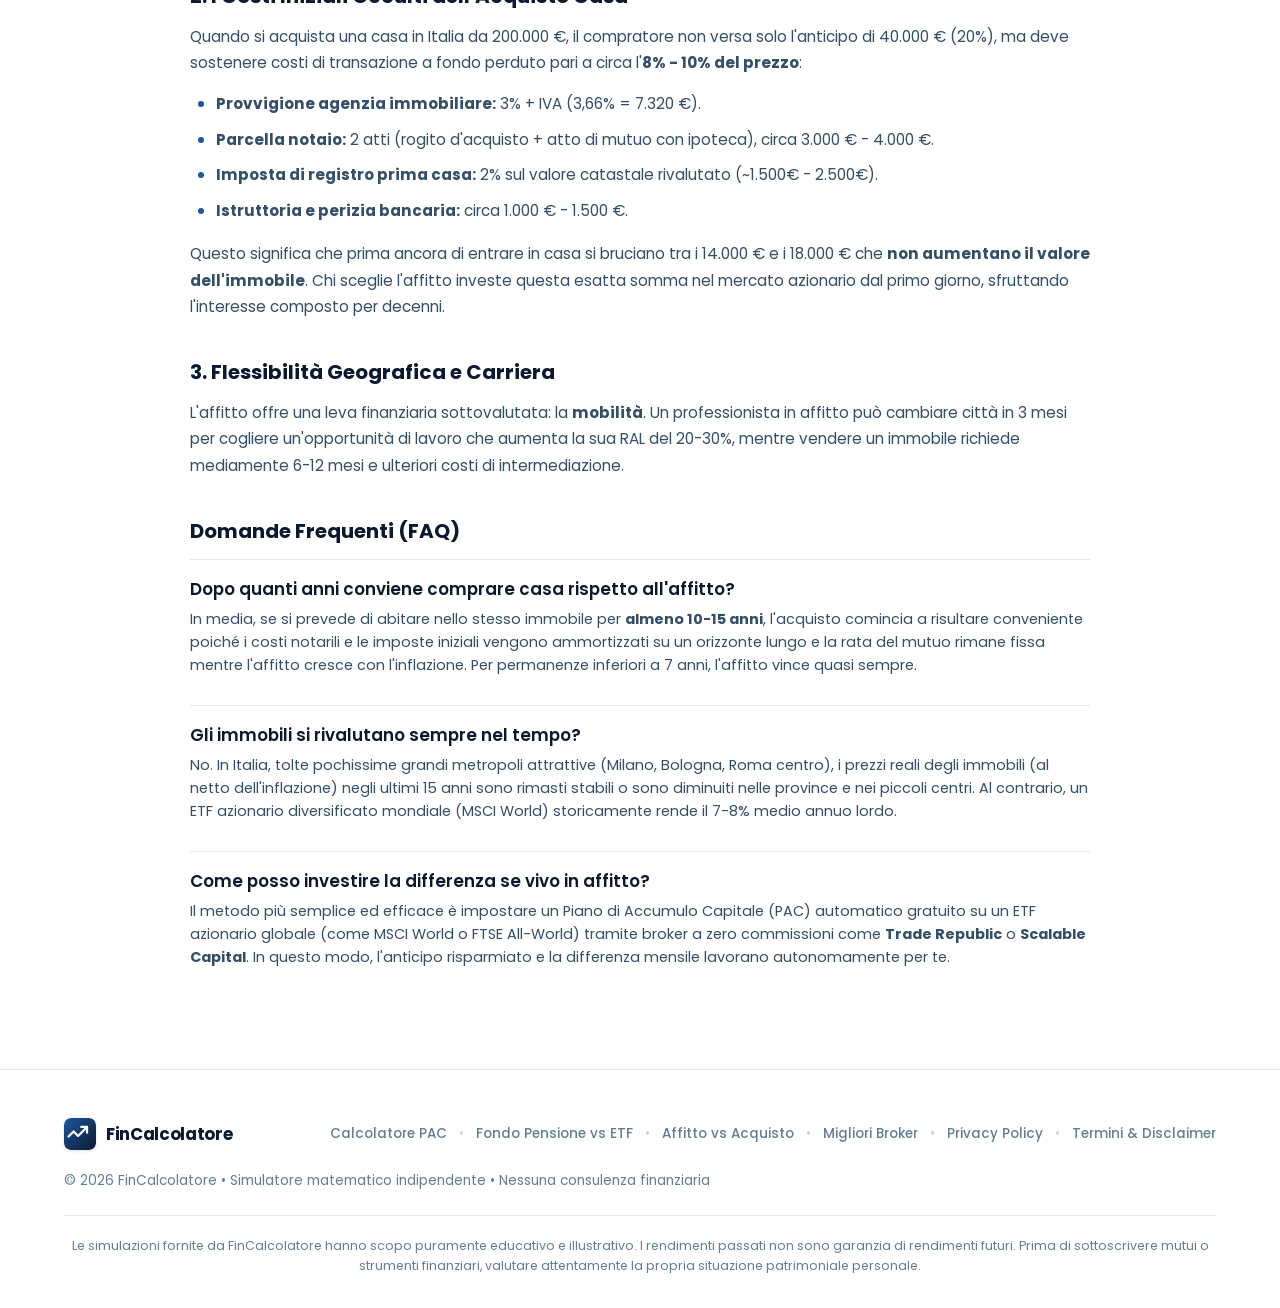
==== commit 19df457e: "Style(ui): Uniformato design slider e input in Fondo Pensione e Affitto vs Acquisto allo stile PAC (" ====
--- a/affitto-vs-acquisto.html
+++ b/affitto-vs-acquisto.html
@@ -27,7 +27,7 @@
   <link rel="preconnect" href="https://fonts.gstatic.com" crossorigin>
   <link href="https://fonts.googleapis.com/css2?family=Poppins:ital,wght@0,300;0,400;0,500;0,600;0,700;0,800;1,400;1,600&display=swap" rel="stylesheet">
   <link rel="icon" type="image/svg+xml" href="assets/logos/fincalcolatore.svg">
-  <link rel="stylesheet" href="style.css?v=4.4">
+  <link rel="stylesheet" href="style.css?v=4.5">
 
   <!-- Schema.org JSON-LD Structured Data -->
   <script type="application/ld+json">
@@ -57,19 +57,14 @@
         <span class="brand-title">FinCalcolatore</span>
       </a>
       <div class="nav-links">
-        <a href="index.html#calcolatore" class="nav-link">Calcolatore PAC</a>
+        <a href="index.html" class="nav-link">Calcolatore</a>
         <a href="fondo-pensione-vs-etf.html" class="nav-link">Fondo vs ETF</a>
-        <a href="affitto-vs-acquisto.html" class="nav-link active" style="color: var(--accent-primary); font-weight: 600;">Affitto vs Acquisto</a>
+        <a href="affitto-vs-acquisto.html" class="nav-link active">Affitto vs Acquisto</a>
         <a href="migliori-broker-pac-etf-italia.html" class="nav-link">Migliori Broker</a>
+        <a href="index.html#piattaforme" class="nav-link">Piattaforme Consigliate</a>
         <a href="index.html#guide" class="nav-link">Guide</a>
         <a href="index.html#guida-faq" class="nav-link">FAQ</a>
       </div>
-      <a href="index.html#calcolatore" class="nav-back-link">
-        <svg width="14" height="14" viewBox="0 0 24 24" fill="none" stroke="currentColor" stroke-width="2" stroke-linecap="round" stroke-linejoin="round">
-          <polyline points="12 19 5 12 12 5"></polyline>
-        </svg>
-        <span>Torna alla Home</span>
-      </a>
 
       <!-- Hamburger Button (Mobile only) -->
       <button class="hamburger-btn" id="hamburgerBtn" type="button" aria-label="Apri menu di navigazione" aria-expanded="false" aria-controls="mobileMenu">
@@ -581,7 +576,7 @@
   </footer>
 
   <!-- Scripts -->
-  <script src="nav.js?v=1.2"></script>
+  <script src="nav.js?v=1.3"></script>
   <script src="affitto-acquisto.js?v=1.4"></script>
 </body>
 </html>
--- a/style.css
+++ b/style.css
@@ -195,7 +195,7 @@
   box-sizing: border-box;
   width: 100%;
   max-width: 100%;
-  overflow-x: hidden;
+  overflow-x: clip;
   -webkit-text-size-adjust: 100%;
 }
 
@@ -208,7 +208,7 @@
 body {
   width: 100%;
   max-width: 100%;
-  overflow-x: hidden;
+  overflow-x: clip;
   position: relative;
   font-family: var(--font-sans);
   background-color: var(--bg-page);
@@ -363,10 +363,24 @@
   font-size: 0.88rem;
   font-weight: 500;
   transition: var(--transition);
+  padding: 4px 0;
+  position: relative;
 }
 
 .nav-link:hover {
   color: var(--text-heading);
+}
+
+.nav-link.active {
+  color: #ffffff !important;
+  font-weight: 700 !important;
+}
+
+@media (prefers-color-scheme: light) {
+  :root:not([data-theme="dark"]) .nav-link.active {
+    color: #0A192F !important;
+    font-weight: 700 !important;
+  }
 }
 
 /* ==========================================================================
@@ -1821,8 +1835,10 @@
     padding: 0 18px;
   }
 
-  /* Navbar con Hamburger Menu Drawer */
+  /* Navbar con Hamburger Menu Drawer (non-sticky su mobile come da comportamento originario) */
   .navbar {
+    position: relative !important;
+    top: auto !important;
     padding: 12px 0;
   }
 
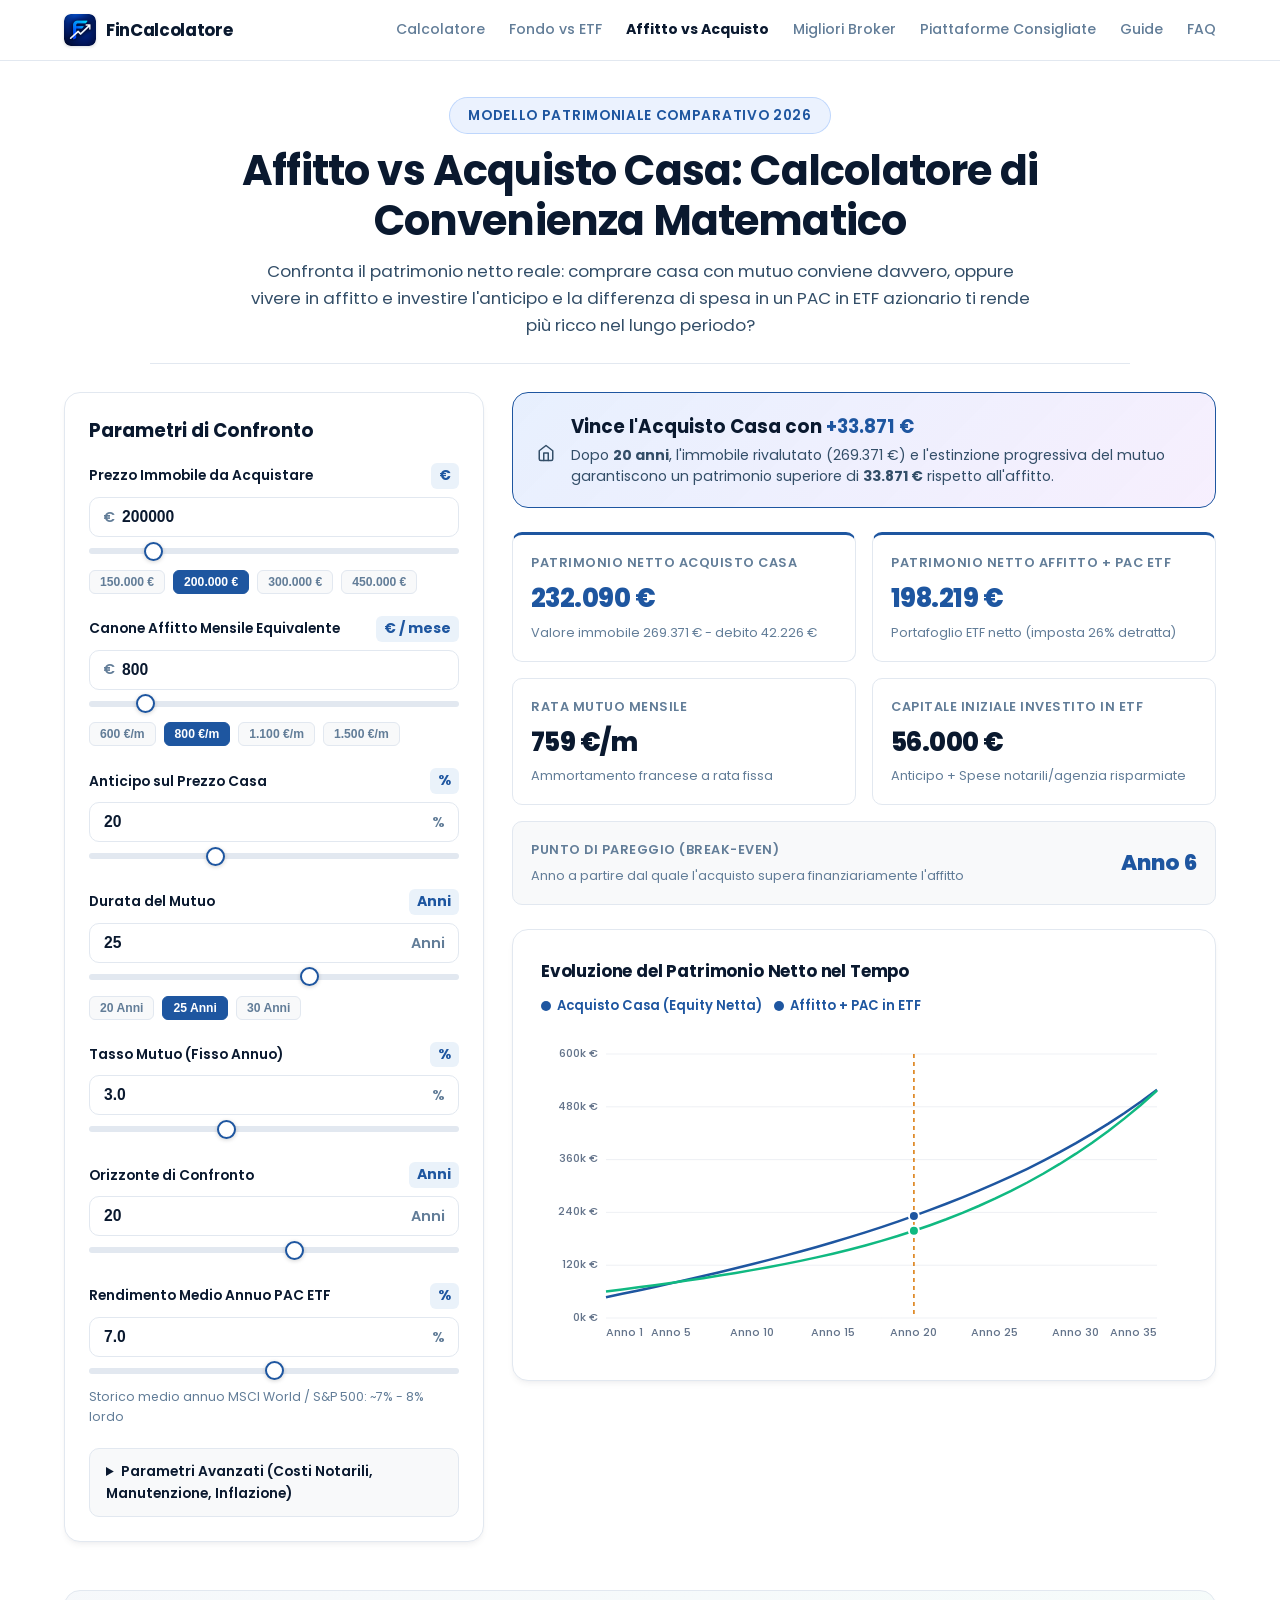
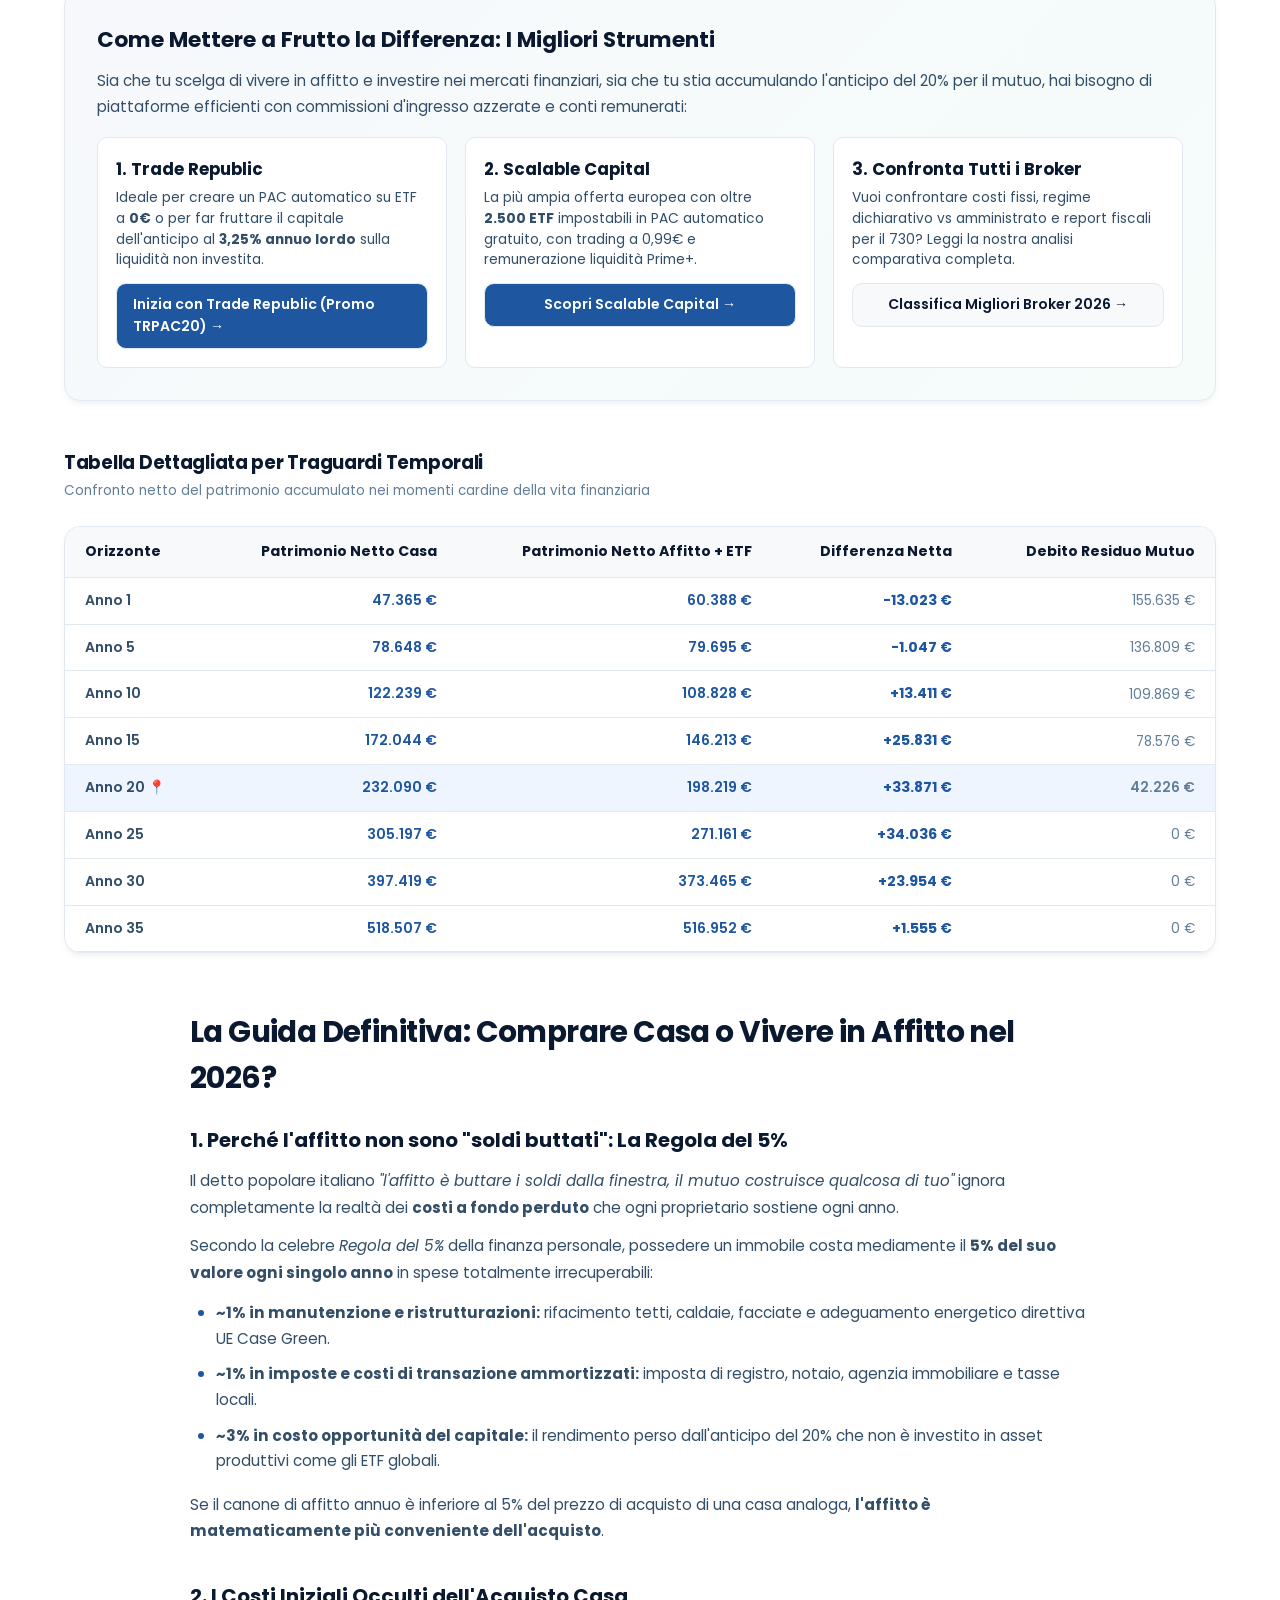
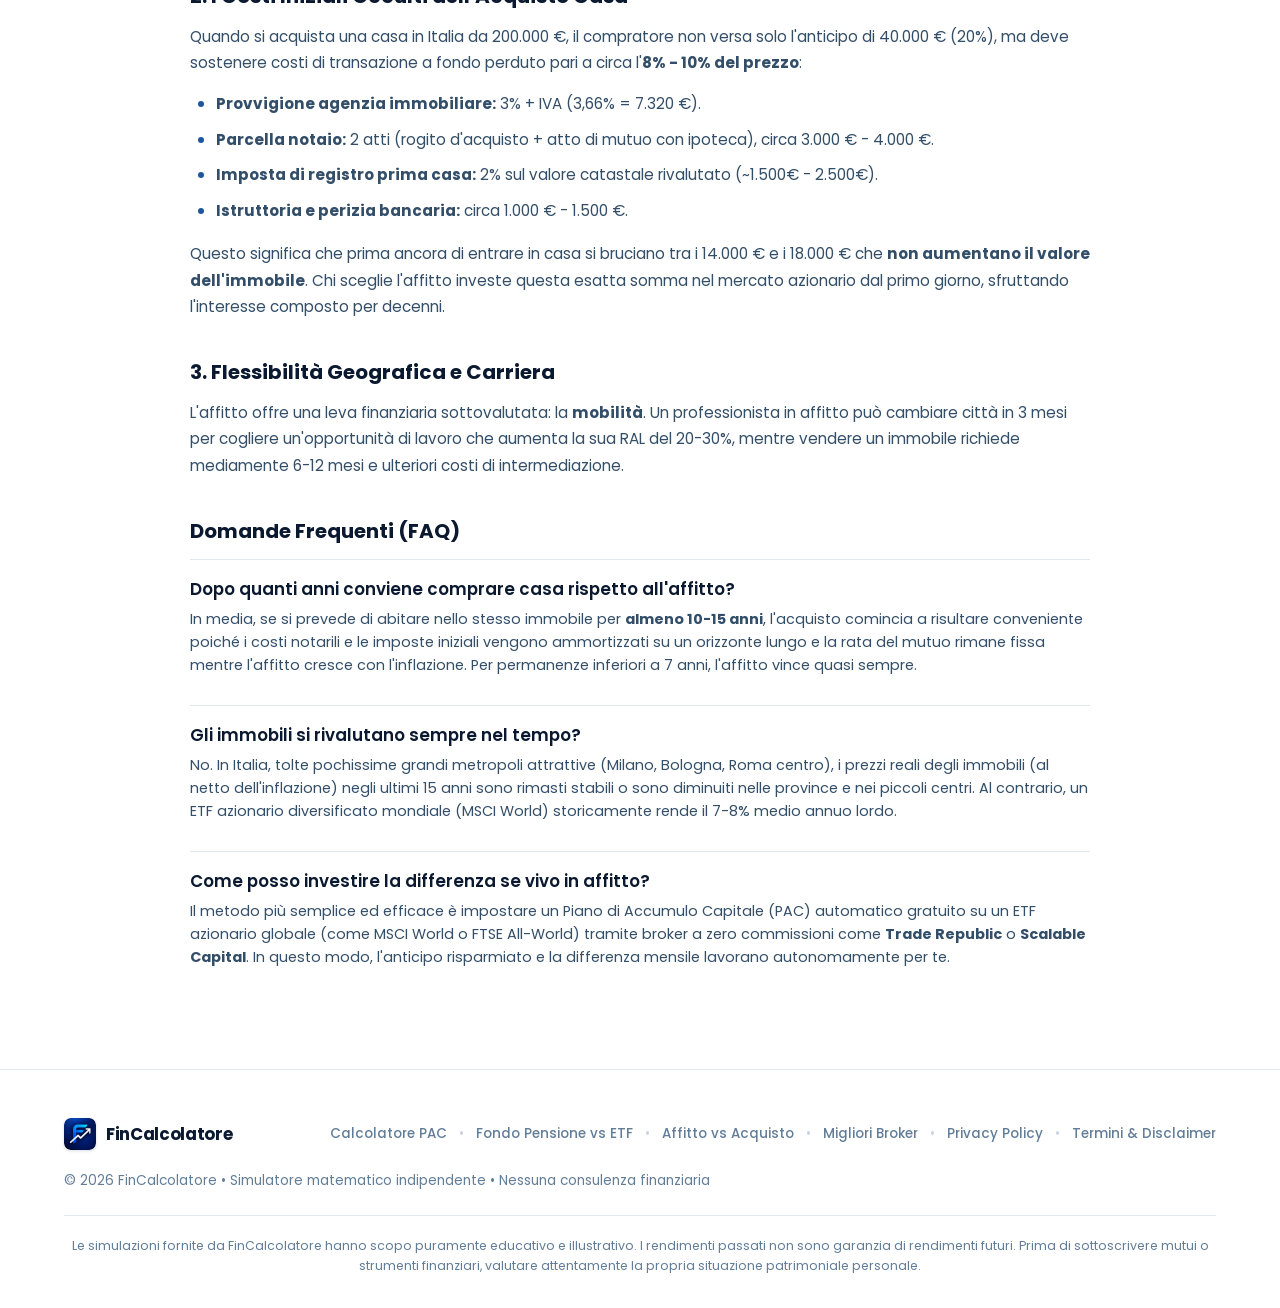
==== commit e8a66260: "Style(ui): Uniformato design slider e input in Fondo Pensione e Affitto vs Acquisto allo stile PAC (" ====
--- a/affitto-vs-acquisto.html
+++ b/affitto-vs-acquisto.html
@@ -5,14 +5,14 @@
   <meta name="viewport" content="width=device-width, initial-scale=1.0">
   <title>Affitto vs Acquisto Casa Calcolatore: Conviene Comprare o Investire in ETF? (2026)</title>
   <meta name="description" content="Simulatore matematico indipendente Affitto vs Acquisto Casa: calcola se conviene comprare con mutuo o vivere in affitto e investire la differenza in un PAC in ETF. Modello con ammortamento francese e imposte.">
-  <link rel="canonical" href="https://jaco-afk469.github.io/calcolatore-fire/affitto-vs-acquisto.html">
+  <link rel="canonical" href="https://fincalcolatore.vercel.app/affitto-vs-acquisto.html">
 
   <!-- Open Graph -->
   <meta property="og:type" content="website">
   <meta property="og:title" content="Affitto vs Acquisto Casa: Conviene Comprare o Investire in ETF? (Simulatore 2026)">
   <meta property="og:description" content="Confronta il patrimonio netto tra comprare casa con mutuo o vivere in affitto investendo l'anticipo e la differenza in ETF azionari globali.">
-  <meta property="og:url" content="https://jaco-afk469.github.io/calcolatore-fire/affitto-vs-acquisto.html">
-  <meta property="og:image" content="https://jaco-afk469.github.io/calcolatore-fire/assets/og-cover.png">
+  <meta property="og:url" content="https://fincalcolatore.vercel.app/affitto-vs-acquisto.html">
+  <meta property="og:image" content="https://fincalcolatore.vercel.app/assets/og-cover.png">
   <meta property="og:image:width" content="1200">
   <meta property="og:image:height" content="630">
 
@@ -20,7 +20,7 @@
   <meta name="twitter:card" content="summary_large_image">
   <meta name="twitter:title" content="Affitto vs Acquisto Casa Calcolatore (2026)">
   <meta name="twitter:description" content="Confronto patrimoniale matematico: mutuo casa vs affitto + PAC in ETF.">
-  <meta name="twitter:image" content="https://jaco-afk469.github.io/calcolatore-fire/assets/og-cover.png">
+  <meta name="twitter:image" content="https://fincalcolatore.vercel.app/assets/og-cover.png">
 
   <!-- Google Fonts & Favicon -->
   <link rel="preconnect" href="https://fonts.googleapis.com">
@@ -35,7 +35,7 @@
     "@context": "https://schema.org",
     "@type": "WebApplication",
     "name": "Calcolatore Affitto vs Acquisto Casa FinCalcolatore",
-    "url": "https://jaco-afk469.github.io/calcolatore-fire/affitto-vs-acquisto.html",
+    "url": "https://fincalcolatore.vercel.app/affitto-vs-acquisto.html",
     "applicationCategory": "FinanceApplication",
     "operatingSystem": "All",
     "description": "Simulatore patrimoniale comparativo tra acquisto casa con mutuo ed affitto con investimento della differenza in PAC ETF.",
